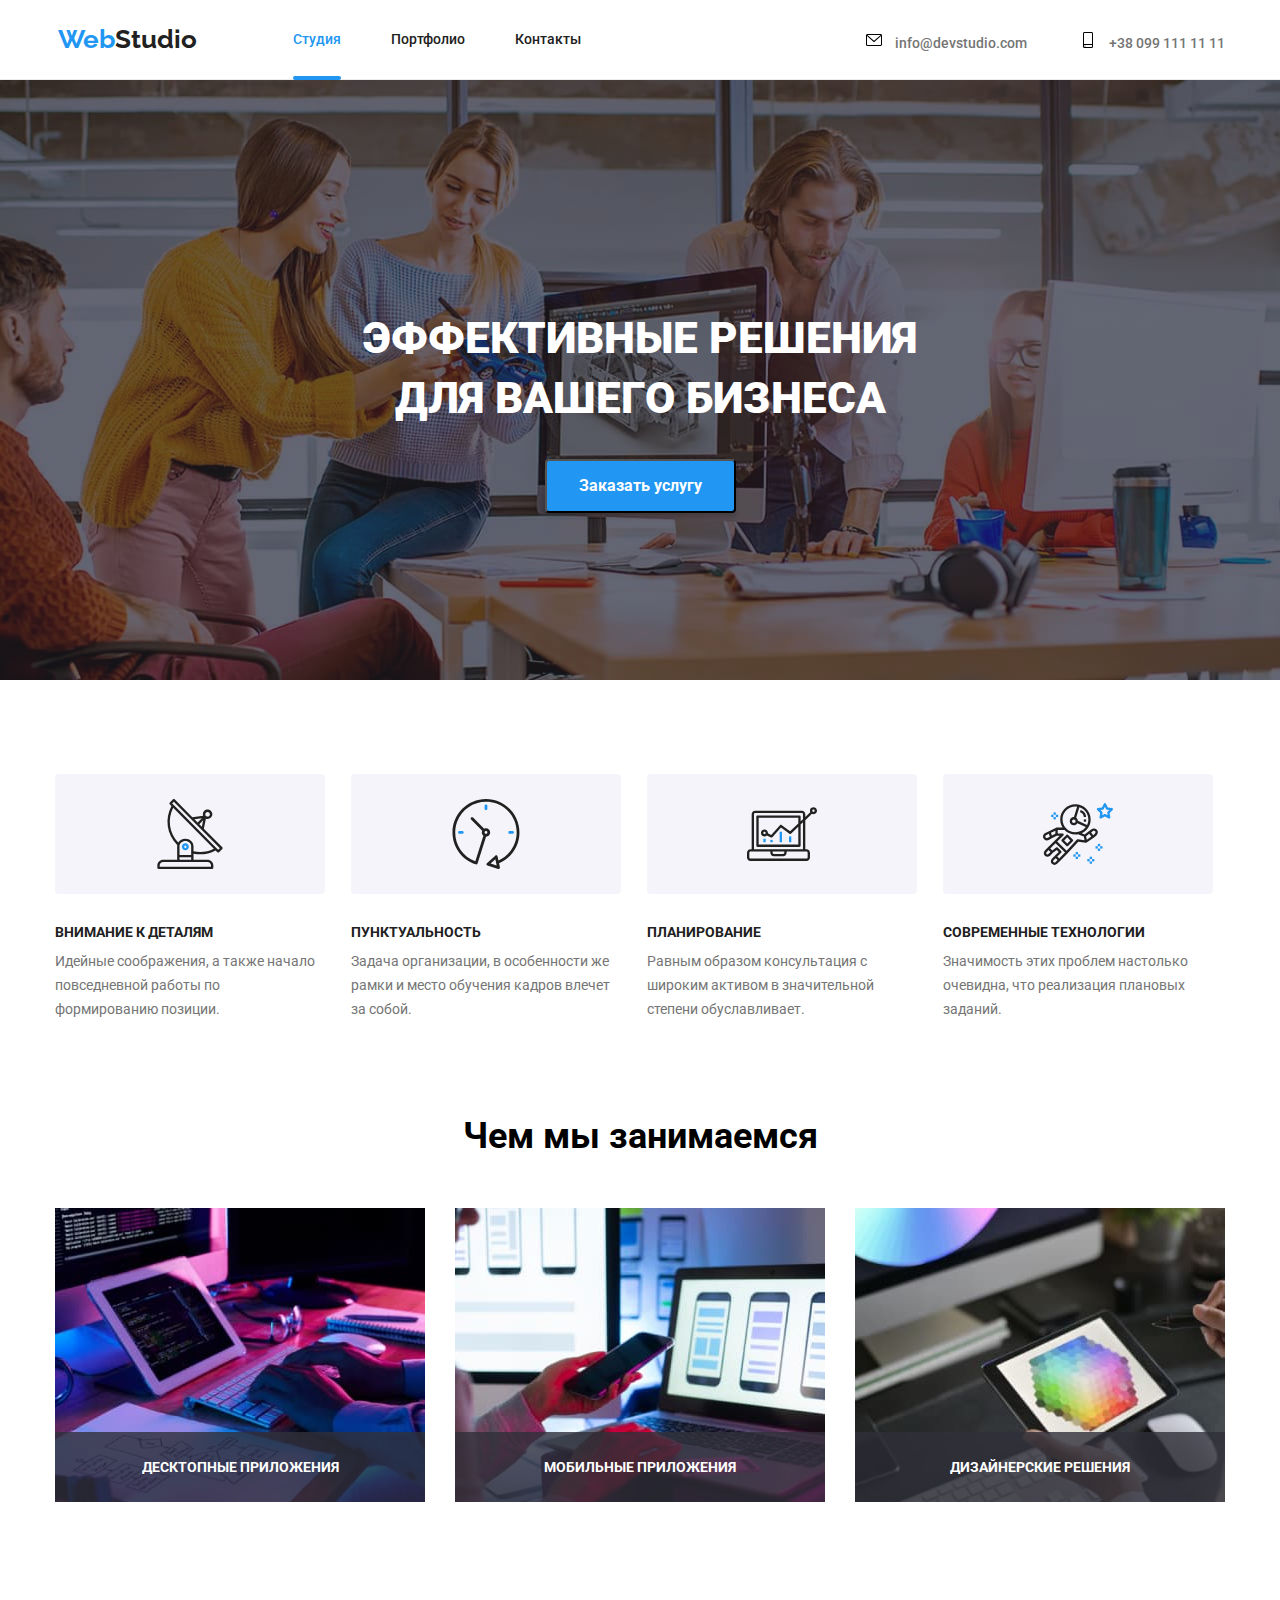
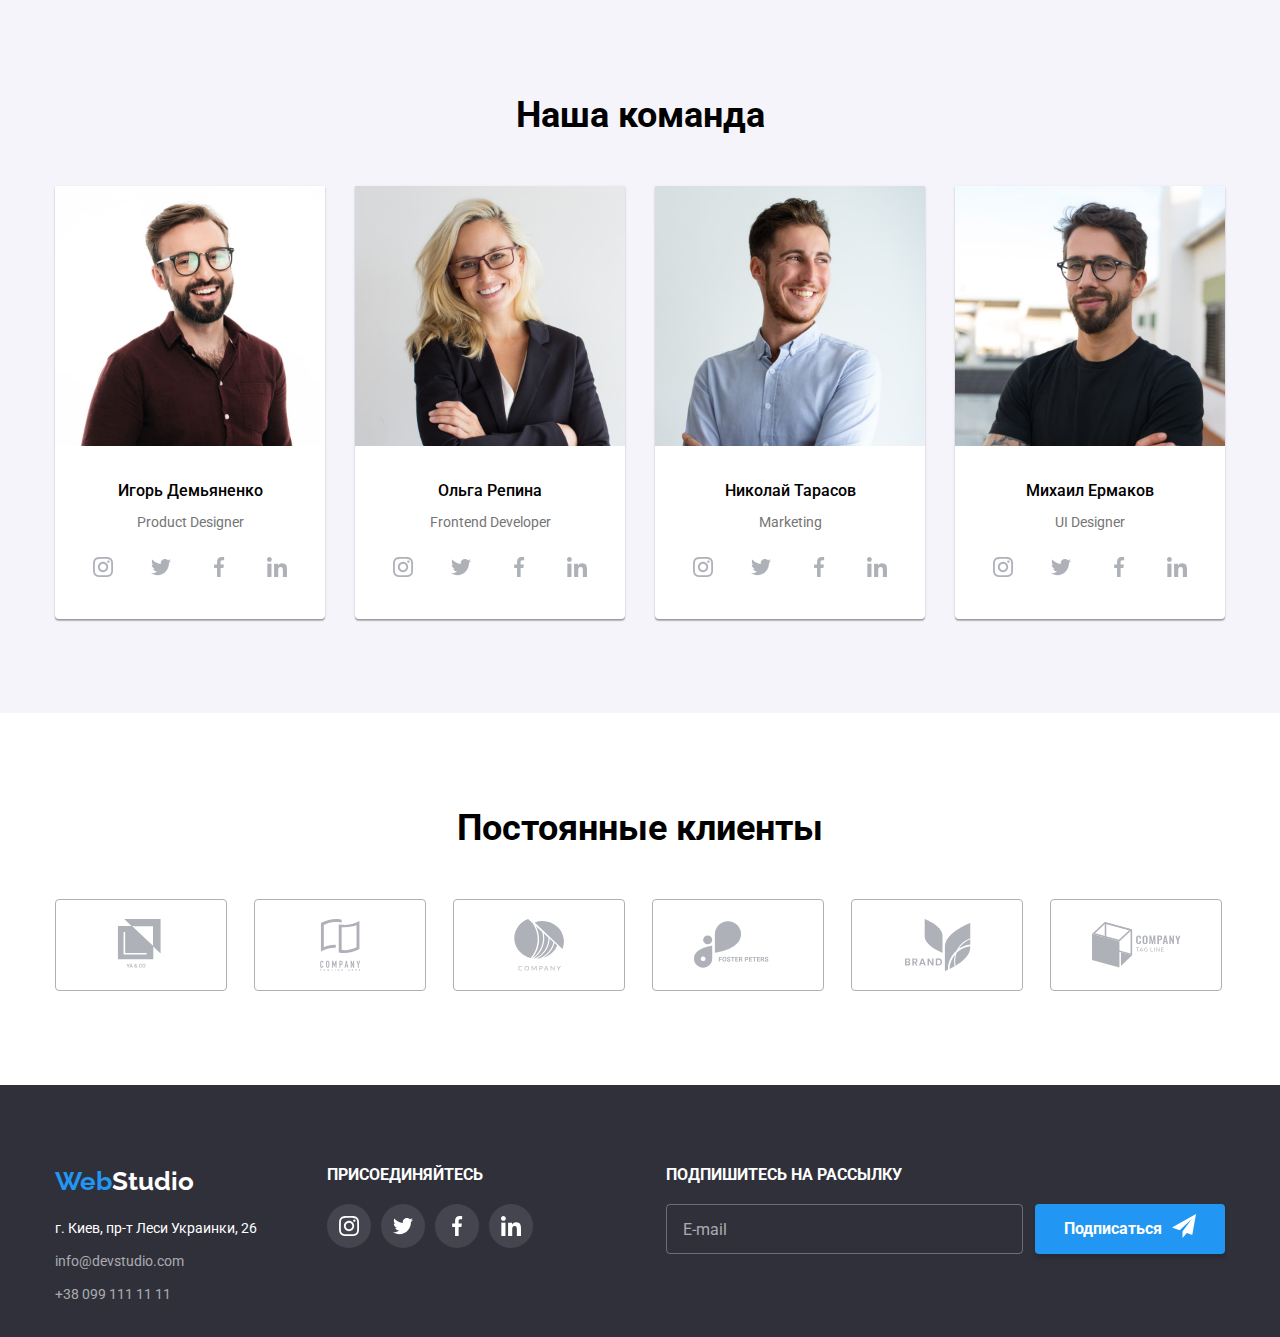
==== index.html @ 0e11bddc "Делает отзывчивую верстку" ====
<!DOCTYPE html>
<html lang="en">
  <head>
    <meta charset="UTF-8" />
    <meta name="viewport" content="width=device-width, initial-scale=1.0" />
    <title>WebStudio</title>

    <link
      href="https://fonts.googleapis.com/css2?family=Raleway:wght@700&display=swap"
      rel="stylesheet"
    />
    <link
      href="https://fonts.googleapis.com/css2?family=Roboto:wght@400;500;700;900&display=swap"
      rel="stylesheet"
    />
    <link
      rel="stylesheet"
      href="https://cdnjs.cloudflare.com/ajax/libs/modern-normalize/1.0.0/modern-normalize.min.css"
    />

    <link rel="stylesheet" href="./css/main.min.css" />
  </head>
  <body>
    <header>
      <!-- логотип, вкладки, контакты -->

      <div class="container header">
        <nav class="navigation">
          <a href="./index.html" class="link logo"
            >Web<span class="logo-accent">Studio</span></a
          >
          <ul class="site-nav">
            <li class="site-nav-list">
              <a href="./" class="link primery-nav">Студия</a>
            </li>
            <li class="site-nav-list">
              <a href="./portfolio.html" class="link button-secondary"
                >Портфолио</a
              >
            </li>
            <li class="site-nav-list">
              <a href="" class="link button-secondary">Контакты</a>
            </li>
          </ul>
        </nav>
        <ul class="contacts">
          <li class="contacts-list">
            <a href="mailto:info@devstudio.com" class="link contacts-mail-tel">
              <svg class="mail">
                <use href="./img/symbol-defs.svg#envelope"></use>
              </svg>
              info@devstudio.com</a
            >
          </li>
          <li class="contacts-list">
            <a class="link contacts-mail-tel" href="tel:+380991111111">
              <svg class="mail">
                <use href="./img/symbol-defs.svg#smartphone"></use>
              </svg>
              +38 099 111 11 11</a
            >
          </li>
        </ul>
      </div>
    </header>
    <main class="main">
      <!-- главная секция -->
      <section class="main-section">
        <div class="container">
          <h1 class="main-title">
            ЭФФЕКТИВНЫЕ РЕШЕНИЯ <br />
            ДЛЯ ВАШЕГО БИЗНЕСА
          </h1>
          <button
            data-modal-open
            name="button"
            class="button button-primery-st"
          >
            Заказать услугу
          </button>
          <div data-modal class="backdrop is-hidden">
            <div class="modal">
              <button class="modal-button-close" data-modal-close>X</button>
              <!-- форма в модальном окне -->
              <h2 class="modal-titel">
                Оставьте свои данные, мы вам перезвоним
              </h2>
              <form class="form modal-form">
                <div class="form-field">
                  <label class="form-label" for="name">Имя</label>
                  <div class="form-svg">
                    <input
                      class="form-input"
                      type="text"
                      name="name"
                      id="name"
                    />
                    <span>
                      <svg class="form-inpyt-svg">
                        <use href="./img/symbol-defs.svg#Vector"></use>
                      </svg>
                    </span>
                  </div>
                </div>

                <div class="form-field">
                  <label class="form-label" for="tel">Телефон</label>
                  <div class="form-svg">
                    <input class="form-input" type="tel" name="tel" id="tel" />
                    <span>
                      <svg class="form-inpyt-svg">
                        <use href="./img/symbol-defs.svg#Tel"></use>
                      </svg>
                    </span>
                  </div>
                </div>

                <div class="form-field">
                  <label class="form-label" for="email">Почта</label>
                  <div class="form-svg">
                    <input
                      class="form-input"
                      type="email"
                      name="email"
                      id="email"
                    />
                    <span>
                      <svg class="form-inpyt-svg">
                        <use href="./img/symbol-defs.svg#Email"></use>
                      </svg>
                    </span>
                  </div>
                </div>

                <div class="form-field">
                  <label class="form-label" for="coment">Комментарий</label>
                  <textarea
                    class="form-coment"
                    name="coment"
                    id="coment"
                    cols="30"
                    rows="7"
                    placeholder="Введите текст"
                  ></textarea>
                </div>

                <div class="form-field-check">
                  <label class="form-label" for="agreed">
                    <input
                      class="form-input-check"
                      type="checkbox"
                      name="agreed"
                      id="agreed"
                    />
                    <span class="check"></span>
                    Соглашаюсь с рассылкой и принимаю
                    <a class="agreed" href="">Условия договора</a>
                  </label>
                </div>

                <button class="button check-button" type="submit">
                  Отправить
                </button>
              </form>
            </div>
          </div>
        </div>
      </section>

      <!-- хотят обратить внимание -->
      <section class="container-about">
        <div class="container">
          <!-- <h2>О нас</h2> -->
          <ul class="main-about">
            <li class="list-item attention">
              <h3 class="advantages">ВНИМАНИЕ К ДЕТАЛЯМ</h3>
              <p class="notes">
                Идейные соображения, а также начало повседневной работы по
                формированию позиции.
              </p>
            </li>
            <li class="list-item pynctuality">
              <h3 class="advantages">ПУНКТУАЛЬНОСТЬ</h3>
              <p class="notes">
                Задача организации, в особенности же рамки и место обучения
                кадров влечет за собой.
              </p>
            </li>
            <li class="list-item planning">
              <h3 class="advantages">ПЛАНИРОВАНИЕ</h3>
              <p class="notes">
                Равным образом консультация с широким активом в значительной
                степени обуславливает.
              </p>
            </li>
            <li class="list-item technology">
              <h3 class="advantages">СОВРЕМЕННЫЕ ТЕХНОЛОГИИ</h3>
              <p class="notes">
                Значимость этих проблем настолько очевидна, что реализация
                плановых заданий.
              </p>
            </li>
          </ul>
        </div>
      </section>

      <!-- примеры проектов -->

      <section class="adout-us-img">
        <div class="images-list container">
          <h2 class="about-us">Чем мы занимаемся</h2>
          <ul class="images">
            <li class="image-menu">
              <img src="./img/box1.jpg" alt="box1" width="370" />
              <p class="images-list-item">ДЕСКТОПНЫЕ ПРИЛОЖЕНИЯ</p>
            </li>
            <li class="image-menu">
              <img src="./img/box2.jpg" alt="box2" width="370" />
              <p class="images-list-item">МОБИЛЬНЫЕ ПРИЛОЖЕНИЯ</p>
            </li>
            <li class="image-menu">
              <img src="./img/box3.jpg" alt="box3" width="370" />
              <p class="images-list-item">ДИЗАЙНЕРСКИЕ РЕШЕНИЯ</p>
            </li>
          </ul>
        </div>
      </section>

      <!-- наша команда -->

      <section class="our-teams">
        <div class="container">
          <h2 class="command">Наша команда</h2>
          <ul class="teams-list">
            <li class="teams">
              <img src="./img/card1.jpg" alt="card1" width="270" />
              <div class="name-pos">
                <h3 class="name">Игорь Демьяненко</h3>
                <p class="position">Product Designer</p>
                <ul class="social-icon">
                  <li class="social-icon-item">
                    <a
                      class="social-icon-link"
                      href="https://instagram.com/ "
                      target=" blank"
                    >
                      <svg class="sosial-icon-svg">
                        <use href="./img/symbol-defs.svg#instagram"></use>
                      </svg>
                    </a>
                  </li>
                  <li class="social-icon-item">
                    <a
                      class="social-icon-link"
                      href="https://twitter.com/"
                      target=" blank"
                    >
                      <svg class="sosial-icon-svg">
                        <use href="./img/symbol-defs.svg#twitter"></use>
                      </svg>
                    </a>
                  </li>
                  <li class="social-icon-item">
                    <a
                      class="social-icon-link"
                      href="https://facebook.com/"
                      target=" blank"
                    >
                      <svg class="sosial-icon-svg">
                        <use href="./img/symbol-defs.svg#facebook"></use>
                      </svg>
                    </a>
                  </li>
                  <li class="social-icon-item">
                    <a
                      class="social-icon-link"
                      href="https://linkedin.com/"
                      target="blank"
                    >
                      <svg class="sosial-icon-svg">
                        <use href="./img/symbol-defs.svg#linkedin"></use>
                      </svg>
                    </a>
                  </li>
                </ul>
              </div>
            </li>
            <li class="teams">
              <img src="./img/card2.jpg" alt="card2" width="270" />
              <div class="name-pos">
                <h3 class="name">Ольга Репина</h3>
                <p class="position">Frontend Developer</p>
                <ul class="social-icon">
                  <li class="social-icon-item">
                    <a
                      class="social-icon-link"
                      href="https://instagram.com/ "
                      target=" blank"
                    >
                      <svg class="sosial-icon-svg">
                        <use href="./img/symbol-defs.svg#instagram"></use>
                      </svg>
                    </a>
                  </li>
                  <li class="social-icon-item">
                    <a
                      class="social-icon-link"
                      href="https://twitter.com/"
                      target=" blank"
                    >
                      <svg class="sosial-icon-svg">
                        <use href="./img/symbol-defs.svg#twitter"></use>
                      </svg>
                    </a>
                  </li>
                  <li class="social-icon-item">
                    <a
                      class="social-icon-link"
                      href="https://facebook.com/"
                      target=" blank"
                    >
                      <svg class="sosial-icon-svg">
                        <use href="./img/symbol-defs.svg#facebook"></use>
                      </svg>
                    </a>
                  </li>
                  <li class="social-icon-item">
                    <a
                      class="social-icon-link"
                      href="https://linkedin.com/"
                      target="blank"
                    >
                      <svg class="sosial-icon-svg">
                        <use href="./img/symbol-defs.svg#linkedin"></use>
                      </svg>
                    </a>
                  </li>
                </ul>
              </div>
            </li>
            <li class="teams">
              <img src="./img/card3.jpg" alt="card3" width="270" />
              <div class="name-pos">
                <h3 class="name">Николай Тарасов</h3>
                <p class="position">Marketing</p>
                <ul class="social-icon">
                  <li class="social-icon-item">
                    <a
                      class="social-icon-link"
                      href="https://instagram.com/ "
                      target=" blank"
                    >
                      <svg class="sosial-icon-svg">
                        <use href="./img/symbol-defs.svg#instagram"></use>
                      </svg>
                    </a>
                  </li>
                  <li class="social-icon-item">
                    <a
                      class="social-icon-link"
                      href="https://twitter.com/"
                      target=" blank"
                    >
                      <svg class="sosial-icon-svg">
                        <use href="./img/symbol-defs.svg#twitter"></use>
                      </svg>
                    </a>
                  </li>
                  <li class="social-icon-item">
                    <a
                      class="social-icon-link"
                      href="https://facebook.com/"
                      target=" blank"
                    >
                      <svg class="sosial-icon-svg">
                        <use href="./img/symbol-defs.svg#facebook"></use>
                      </svg>
                    </a>
                  </li>
                  <li class="social-icon-item">
                    <a
                      class="social-icon-link"
                      href="https://linkedin.com/"
                      target="blank"
                    >
                      <svg class="sosial-icon-svg">
                        <use href="./img/symbol-defs.svg#linkedin"></use>
                      </svg>
                    </a>
                  </li>
                </ul>
              </div>
            </li>
            <li class="teams">
              <img src="./img/card4.jpg" alt="card4" width="270" />
              <div class="name-pos">
                <h3 class="name">Михаил Ермаков</h3>
                <p class="position">UI Designer</p>
                <ul class="social-icon">
                  <li class="social-icon-item">
                    <a
                      class="social-icon-link"
                      href="https://instagram.com/ "
                      target=" blank"
                    >
                      <svg class="sosial-icon-svg">
                        <use href="./img/symbol-defs.svg#instagram"></use>
                      </svg>
                    </a>
                  </li>
                  <li class="social-icon-item">
                    <a
                      class="social-icon-link"
                      href="https://twitter.com/"
                      target=" blank"
                    >
                      <svg class="sosial-icon-svg">
                        <use href="./img/symbol-defs.svg#twitter"></use>
                      </svg>
                    </a>
                  </li>
                  <li class="social-icon-item">
                    <a
                      class="social-icon-link"
                      href="https://facebook.com/"
                      target=" blank"
                    >
                      <svg class="sosial-icon-svg">
                        <use href="./img/symbol-defs.svg#facebook"></use>
                      </svg>
                    </a>
                  </li>
                  <li class="social-icon-item">
                    <a
                      class="social-icon-link"
                      href="https://linkedin.com/"
                      target="blank"
                    >
                      <svg class="sosial-icon-svg">
                        <use href="./img/symbol-defs.svg#linkedin"></use>
                      </svg>
                    </a>
                  </li>
                </ul>
              </div>
            </li>
          </ul>
        </div>
      </section>
      <section>
        <div class="container customed-container">
          <h2>Постоянные клиенты</h2>
          <ul class="customed">
            <li class="customed-item">
              <a class="customed-link" href="" target="blank">
                <svg class="customed-link-svg">
                  <use href="./img/symbol-defs.svg#logo1"></use>
                </svg>
              </a>
            </li>
            <li class="customed-item">
              <a class="customed-link" href="" target="blank">
                <svg class="customed-link-svg">
                  <use href="./img/symbol-defs.svg#logo2"></use>
                </svg>
              </a>
            </li>
            <li class="customed-item">
              <a class="customed-link" href="" target="blank">
                <svg class="customed-link-svg">
                  <use href="./img/symbol-defs.svg#logo3"></use>
                </svg>
              </a>
            </li>
            <li class="customed-item">
              <a class="customed-link" href="" target="blank">
                <svg class="customed-link-svg">
                  <use href="./img/symbol-defs.svg#logo4"></use>
                </svg>
              </a>
            </li>
            <li class="customed-item">
              <a class="customed-link" href="" target="blank">
                <svg class="customed-link-svg">
                  <use href="./img/symbol-defs.svg#logo5"></use>
                </svg>
              </a>
            </li>
            <li class="customed-item">
              <a class="customed-link" href="" target="blank">
                <svg class="customed-link-svg">
                  <use href="./img/symbol-defs.svg#logo6"></use>
                </svg>
              </a>
            </li>
          </ul>
        </div>
      </section>
    </main>
    <!-- фуутер -->

    <footer class="footer">
      <div class="container footer-cont">
        <div>
          <a href="./studio.html" class="logo-footer"
            >Web<span class="logo-ac-footer">Studio</span></a
          >
          <address>
            <ul class="adresss-footer">
              <li class="address">г. Киев, пр-т Леси Украинки, 26</li>
              <li>
                <a href="mailto:info@devstudio.com" class="mail-tel"
                  >info@devstudio.com</a
                >
              </li>
              <li>
                <a href="tel:+380991111111" class="mail-tel"
                  >+38 099 111 11 11</a
                >
              </li>
            </ul>
          </address>
        </div>
        <div class="join-footer">
          <b>ПРИСОЕДИНЯЙТЕСЬ</b>
          <ul class="join-list">
            <li><a class="join inst" href=""></a></li>
            <li><a class="join twitter" href=""></a></li>
            <li><a class="join facebook" href=""></a></li>
            <li><a class="join linkedin" href=""></a></li>
          </ul>
        </div>
        <div class="footer-subscribe">
          <b>ПОДПИШИТЕСЬ НА РАССЫЛКУ</b>
          <form class="form-footer">
            <label class="footer-label">
              <input class="foter-input" type="email" placeholder="E-mail" />
            </label>

            <button class="button button-subscribe" type="submit">
              <svg class="footer-subscribe-svg" widt="24px" height="24px">
                <use href="./img/symbol-defs.svg#send"></use>
              </svg>
              Подписаться
            </button>
          </form>
        </div>
      </div>
    </footer>
    <script src="./js/madal.js"></script>
  </body>
</html>
---- css/main.min.css ----
*,*::befor,*::after{box-sizing:inherit}html{box-sizing:border-box}.container{width:1200px;padding-left:15px;padding-right:15px;margin-left:auto;margin-right:auto}.container:first-child{margin-top:0px}header{width:100%;height:80px;padding-bottom:32px;padding-top:32px;border-bottom:1px solid #ececec}a{text-decoration:none}a:hover,a:focus{color:#2196f3}li{padding:0px;margin:0px;list-style:none}ul{padding:0px;margin:0px;list-style:none}.link{display:block;text-align:center}.button{display:inline-block;cursor:pointer;justify-content:center;font-style:normal;font-weight:500;font-size:16px;line-height:1.63em;margin:0px;padding:0px}.button:hover,.button:focus{color:#2196f3;background-color:#fff;box-shadow:0px 4px 4px rgba(0,0,0,0.25)}.button-titel{margin-bottom:34px}.button-list{display:inline-flex}.header{display:flex;height:100%}.portfolio-header{border-bottom:1px solid #ececec}.logo-accent{color:#212121}.navigation{display:flex;align-items:center;justify-content:center}.navigation .link{margin-right:0px}.navigation .logo{font-family:"Raleway", sans-serif;color:#2196f3;font-style:normal;font-weight:bold;font-size:26px;line-height:1.17em;width:145px;margin-right:93px}.navigation .site-nav{justify-content:end;display:flex;font-family:"Roboto", sans-serif;font-weight:500;font-style:normal;font-size:14px;line-height:1.17em;padding:0px;align-items:center}.site-nav-list{display:inline-block;padding-right:50px}.site-nav-list .site-nav-list:last-child{padding-right:0px}.primery-nav{position:relative;color:#2196f3;font-style:normal;font-weight:500;font-size:14px;line-height:1.17em}.primery-nav::after{position:absolute;content:"";display:block;background-image:url(../img/hover.svg);height:4px;width:100%;background-repeat:no-repeat;background-position:center;background-size:cover;margin-top:28px}.button-secondary{color:#212121}.button-primery-pf{color:#ffffff;background-color:#2196f3;font-style:normal;font-weight:500;line-height:1.25em;transition:transform 250ms cubic-bezier(0.4, 0, 0.2, 1)}.contacts{font-family:"Roboto", sans-serif;font-style:normal;font-weight:500;font-size:14px;line-height:1.14em;align-items:center;text-align:right;padding:0px;margin-left:auto}.contacts .contacts-list{margin-right:50px;display:inline-block}.contacts .contacts-list:last-child{margin-right:0px}.contacts-mail-tel{color:#757575;text-align:end}.contacts-mail-tel:last-child{padding-right:0px}.contacts-mail-tel:hover .mail,.contacts-mail-tel:focus .mail{fill:#2196f3}.contacts-mail-tel .mail{height:16px;width:16px;background-size:contain;background-repeat:no-repeat;background-position-x:center;margin-right:10px;transition:250ms;transition-timing-function:cubic-bezier(0.4, 0, 0.2, 1)}.main{font-family:"Roboto", sans-serif;width:auto}.button-section{padding-top:94px;padding-bottom:94px}.button-container{text-align:center;align-items:flex-start}.button-container h1{display:none}.button-titel .button{padding:6px 22px}.button-list .buttom{height:54px}.row-button{font-size:16px;font-weight:500;font-style:normal;line-height:1.63em;border:0px;border-radius:4px;margin-right:8px;transition:transform 250ms cubic-bezier(0.4, 0, 0.2, 1)}.row-button:hover,.row-button:focus{color:#fff;background-color:#2196f3}.type-pr-list{padding:0px;display:flex;flex-basis:calc((100%-30) / 3);flex-wrap:wrap;margin:0px}.link-menu{display:block;width:370px;margin-left:30px;margin-bottom:30px}.link-menu:nth-last-child(-n+3){margin-bottom:0px}.link-menu:nth-child(3n+1){margin-left:0px}.pr-link{display:block;transition:250ms;transition-timing-function:cubic-bezier(0.4, 0, 0.2, 1)}.pr-link:hover,.pr-link:focus{box-shadow:0px 1px 1px rgba(0,0,0,0.12),0px 4px 4px rgba(0,0,0,0.06),1px 4px 6px rgba(0,0,0,0.16)}.projects-hover{position:relative;overflow:hidden;text-align:left}.type-pr{padding:20px 24px;text-align:left;border:1px solid #eeeeee;border-top:0px;margin:0px}.projects{color:#212121;font-style:normal;font-weight:bold;font-size:18px;line-height:2em;margin:0px;margin-bottom:4px}.type{color:#757575;font-style:normal;font-weight:normal;font-size:16px;line-height:1.88em}.wind-hover{display:block;margin:0px;background-color:#2196f3;position:absolute;z-index:4;top:0%;bottom:0%;left:0;right:0;font-size:18px;line-height:1.6em;font-weight:400;color:#fff;padding:63px 24px;opacity:0;transform:translateY(100%);transition:transform 250ms cubic-bezier(0.4, 0, 0.2, 1)}.pr-link:hover .wind-hover,.pr-link:focus .wind-hover{transform:translateY(0%);opacity:1}.main-section{margin-left:auto;margin-right:auto;max-width:1600px;height:600px;text-align:center;padding-top:200px;padding-bottom:200px;color:#ffffff;background-color:#2f303a;justify-content:center;background-image:linear-gradient(to right, rgba(47,48,58,0.4), rgba(47,48,58,0.4)),url("../img/main.jpg");background-repeat:no-repeat;background-position:center;background-size:cover}.main-title{font-style:normal;font-weight:900;font-size:44px;line-height:1.36em;text-align:center}.button-primery-st{color:#ffffff;background-color:#2196f3;font-style:normal;font-weight:bold;font-size:16px;line-height:1.88em;text-align:center;padding:10px 32px;margin-left:auto;margin-right:auto;box-shadow:0px 4px 4px rgba(0,0,0,0.15);border-radius:4px;transition:transform 250ms cubic-bezier(0.4, 0, 0.2, 1)}.button-primery-st:hover,.button-primery-st:focus{color:#2196f3;background-color:#fff;transition:250ms;transition-timing-function:cubic-bezier(0.4, 0, 0.2, 1)}.backdrop{position:fixed;top:0px;left:0px;width:100%;height:100%;background-color:rgba(0,0,0,0.2);z-index:55}.backdrop.is-hidden{opacity:0;pointer-events:none}.modal{position:absolute;top:50%;left:50%;transform:translate(-50%, -50%);text-align:left;min-width:528px;min-height:581px;background-color:#fff;border-radius:4px;color:#757575;padding:40px;font-size:12px;line-height:1.17em;font-family:"Roboto", sans-serif;font-size:12px;line-height:1.17em;font-style:normal;color:#757575}.modal>.modal-button-close{position:absolute;width:30px;height:30px;right:7px;top:7px;background-color:#fff;border:1px solid rgba(0,0,0,0.1);border-radius:50%}.modal-button-close:hover{color:#2196f3;font-weight:700}.modal-titel{font-style:700;font-size:20px;line-height:1.17em;font-style:normal;text-align:center;color:#212121;margin:0;margin-bottom:12px}.form-field{display:flex;flex-direction:column}.form-field:not(:last-child){margin-bottom:10px}.form-label{margin-bottom:4px;position:relative}.form-input{padding:11px 12px 11px 42px;border:1px solid rgba(33,33,33,0.2);border-radius:4px;width:100%;height:40px;outline:none;transition:transform 250ms cubic-bezier(0.4, 0, 0.2, 1)}.form-input:focus{border:1px solid #2196f3}.form-input-check{display:inline-block;width:16px;height:15px;opacity:0}.form-svg{position:relative}.form-inpyt-svg{position:absolute;width:18px;height:18px;padding:3px;left:12px;top:12px;transition:transform 250ms cubic-bezier(0.4, 0, 0.2, 1)}.form-input:focus+* .form-inpyt-svg{fill:#2196f3}.form-coment{padding:12px 16px;resize:none;border:1px solid rgba(33,33,33,0.2);border-radius:4px;outline:none}.form-coment:focus{border:1px solid #2196f3}.form-field-check{margin-top:20px;font-size:14px;line-height:1.71em;font-weight:400;display:flex;align-items:center;justify-content:center}.check{content:"";position:absolute;width:17px;height:17px;background-image:url(../img/check.svg);left:0;top:1px;background-repeat:no-repeat;background-size:contain}.form-input-check:checked+.check{background-image:url(../img/Check3.svg)}.agreed{color:#2196f3}.check-button{display:block;margin:30px auto 0px;padding:10px 55px;color:#fff;background-color:#2196f3;box-shadow:0px 4px 4px rgba(0,0,0,0.15);border-radius:4px;border:none;font-size:16px;line-height:1.875em;font-weight:700}.container-about{display:flex;padding-top:94px;padding-bottom:94px}.main-about{padding:0px;margin:0px;width:100%;display:flex;flex-wrap:nowrap}.main-about .list-item{display:inline-block;justify-content:space-between;width:270px;margin-right:26px}.main-about .list-item:last-child,.main-about .network-list li:last-child{margin-right:0px}.advantages{color:#212121;font-style:normal;font-weight:bold;font-size:14px;line-height:1.17em;margin:0px}.notes{color:#757575;font-style:normal;font-weight:normal;font-size:14px;line-height:1.71em;margin:0px;padding-top:10px}.list-item::before{content:"";display:block;height:120px;border-radius:4px;background-repeat:no-repeat;background-position:100px 25px;background-color:#f5f4fa;margin-bottom:30px}.list-item.attention::before{background-image:url(../img/antenna.svg)}.list-item.pynctuality::before{background-image:url(../img/clock.svg)}.list-item.planning::before{background-image:url(../img/diagram.svg)}.list-item.technology::before{background-image:url(../img/astronaut.svg)}.adout-us-img{text-align:inherit;margin:0px;padding-bottom:94px}.adout-us-img .images{margin:0px;padding:0px}.images-list{display:block;flex-wrap:wrap}.about-us{display:block;font-family:Roboto;font-style:normal;font-weight:700;font-size:36px;line-height:1.16em;text-align:center;margin:0px;margin-bottom:50px}.images{display:inline-flex}.images .image-menu:last-child{margin-right:0px}.image-menu{position:relative;flex-basis:calc((100%-30) / 3);margin-right:30px}.image-menu img{display:block}.images-list-item{width:100%;background:rgba(47,48,58,0.8);margin:0px;position:absolute;bottom:0;left:0;font-size:14px;line-height:1.17em;color:#fff;font-weight:700;text-align:center;justify-content:center;padding-top:27px;padding-bottom:27px}.our-teams{background-color:#f5f4fa;text-align:center;padding:0px;padding-bottom:94px;padding-top:94px;padding-left:0px}.command{font-style:normal;font-weight:bold;font-size:36px;line-height:1.17em;text-align:center;margin:0px;margin-bottom:50px}.teams-list{margin:0px;padding-left:0px}.teams{display:inline-block;background-color:#fff;margin-right:26px;padding-bottom:30px;box-shadow:0px 1px 3px rgba(0,0,0,0.12),0px 1px 1px rgba(0,0,0,0.14),0px 2px 1px rgba(0,0,0,0.2);border-radius:0px 0px 4px 4px}.teams:last-child{margin-right:0px}.name-pos{padding-top:30px}.name{font-style:normal;font-weight:500;font-size:16px;line-height:1.19em;margin:0px;margin-bottom:10px}.position{color:#757575;font-style:normal;font-weight:normal;font-size:14px;line-height:1.19em;font-style:normal}.social-icon .social-icon-item{display:inline-flex}.social-icon-item:not(:last-child){margin-right:10px}.sosial-icon-svg{width:20px;height:20px;transition:250ms;transition-timing-function:cubic-bezier(0.4, 0, 0.2, 1)}.social-icon-link{height:44px;width:44px;display:flex;justify-content:center;align-items:center;border-radius:50%;fill:#afb1b8}.social-icon-link:focus,.social-icon-link:hover{background-color:#2196f3}.social-icon-link:focus .sosial-icon-svg,.social-icon-link:hover .sosial-icon-svg{fill:#fff}.customed-container{text-align:center;padding-top:94px;padding-bottom:94px}.customed-container h2{font-size:36px;line-height:1.17em;margin:0px}.customed{display:flex;margin-top:50px}.customed-item{border:1px solid #afb1b8;border-radius:4px}.customed-item:not(:last-child){margin-right:27px}.customed-item:focus,.customed-item:hover{border:1px solid #2196f3;border-radius:4px;transition:250ms;transition-timing-function:cubic-bezier(0.4, 0, 0.2, 1)}.customed-link{height:90px;width:170px;display:flex;justify-content:center;align-items:center;fill:#afb1b8;background-size:cover}.customed-link-svg{width:89px;height:52px;transition:250ms;transition-timing-function:cubic-bezier(0.4, 0, 0.2, 1)}.customed-item:focus .customed-link-svg,.customed-item:hover .customed-link-svg{fill:#2196f3}.footer{display:inline-flex;align-items:center;font-family:"Roboto", sans-serif;background-color:#2f303a;width:100%;height:252px;padding-bottom:60px;padding-top:60px}.footer-cont{display:flex;padding-top:60px}.logo-footer{font-family:"Raleway", sans-serif;color:#2196f3;font-style:normal;font-weight:bold;font-size:26px;line-height:1.19em}.logo-ac-footer{color:#fff}.address{font-family:"Roboto", sans-serif;font-style:normal;color:#fff;font-weight:normal;font-size:14px;line-height:1.71em;margin-bottom:9px}.adresss-footer{margin:0px;margin-top:20px}.mail-tel{display:block;font-family:"Roboto", sans-serif;font-style:normal;color:#ffffff99;font-weight:normal;font-size:14px;line-height:1.71em;margin-bottom:9px}.join-footer{margin-left:70px}.join-footer b{display:block;color:#fff;margin-bottom:20px}.join-list{display:flex}.join-list li{margin-right:10px}.join{display:inline-block;height:44px;width:44px;background-color:rgba(255,255,255,0.1);border-radius:50%;background-position:center;background-repeat:no-repeat;background-size:20px}.join.inst{background-image:url(../img/instagram.svg)}.join.twitter{background-image:url(../img/twitter.svg)}.join.facebook{background-image:url(../img/facebook.svg)}.join.linkedin{background-image:url(../img/linkedin.svg)}.join:hover,.join:focus{background-color:#2196f3;transition:250ms;transition-timing-function:cubic-bezier(0.4, 0, 0.2, 1)}.footer-subscribe{margin-left:auto}.footer-subscribe b{display:block;color:#fff;margin-bottom:20px}.form-footer{display:flex}.foter-input{width:357px;height:50px;display:block;padding:16px;font-size:16px;line-height:1.25em;border:1px solid rgba(255,255,255,0.3);border-radius:4px;margin-right:12px;background-color:inherit;color:rgba(255,255,255,0.6)}.foter-input::placeholder{color:rgba(255,255,255,0.6);font-size:16px;line-height:1.25em}.button-subscribe{display:flex;background-color:#2196f3;box-shadow:0px 4px 4px rgba(0,0,0,0.15);border-radius:4px;color:#fff;font-size:16px;line-height:1.875em;font-weight:700;padding:10px 29px;border:none;flex-direction:row-reverse}.button-subscribe:hover{background-color:#fff;color:#2196f3}.button-subscribe:hover .footer-subscribe-svg{fill:#2196f3}.footer-subscribe-svg{width:24px;height:24px;fill:white;margin-left:10px}
/*# sourceMappingURL=main.min.css.map */
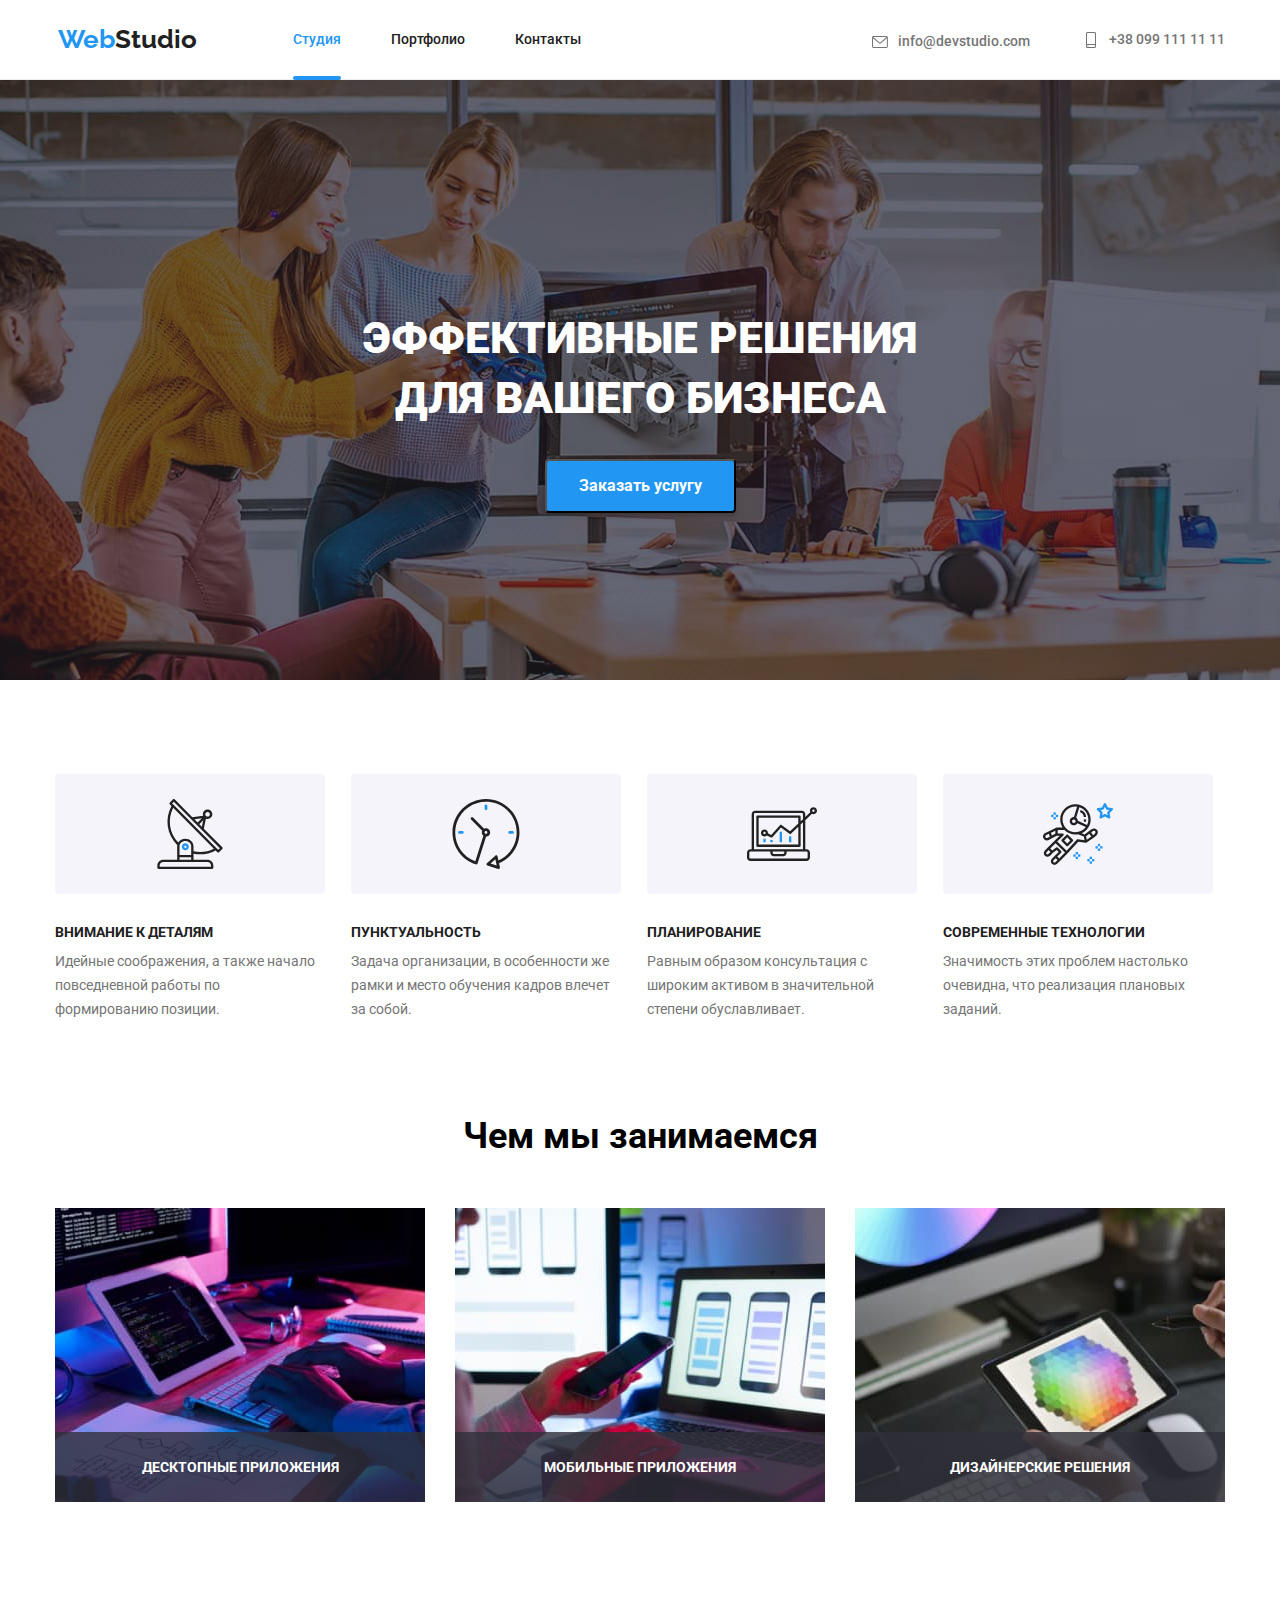
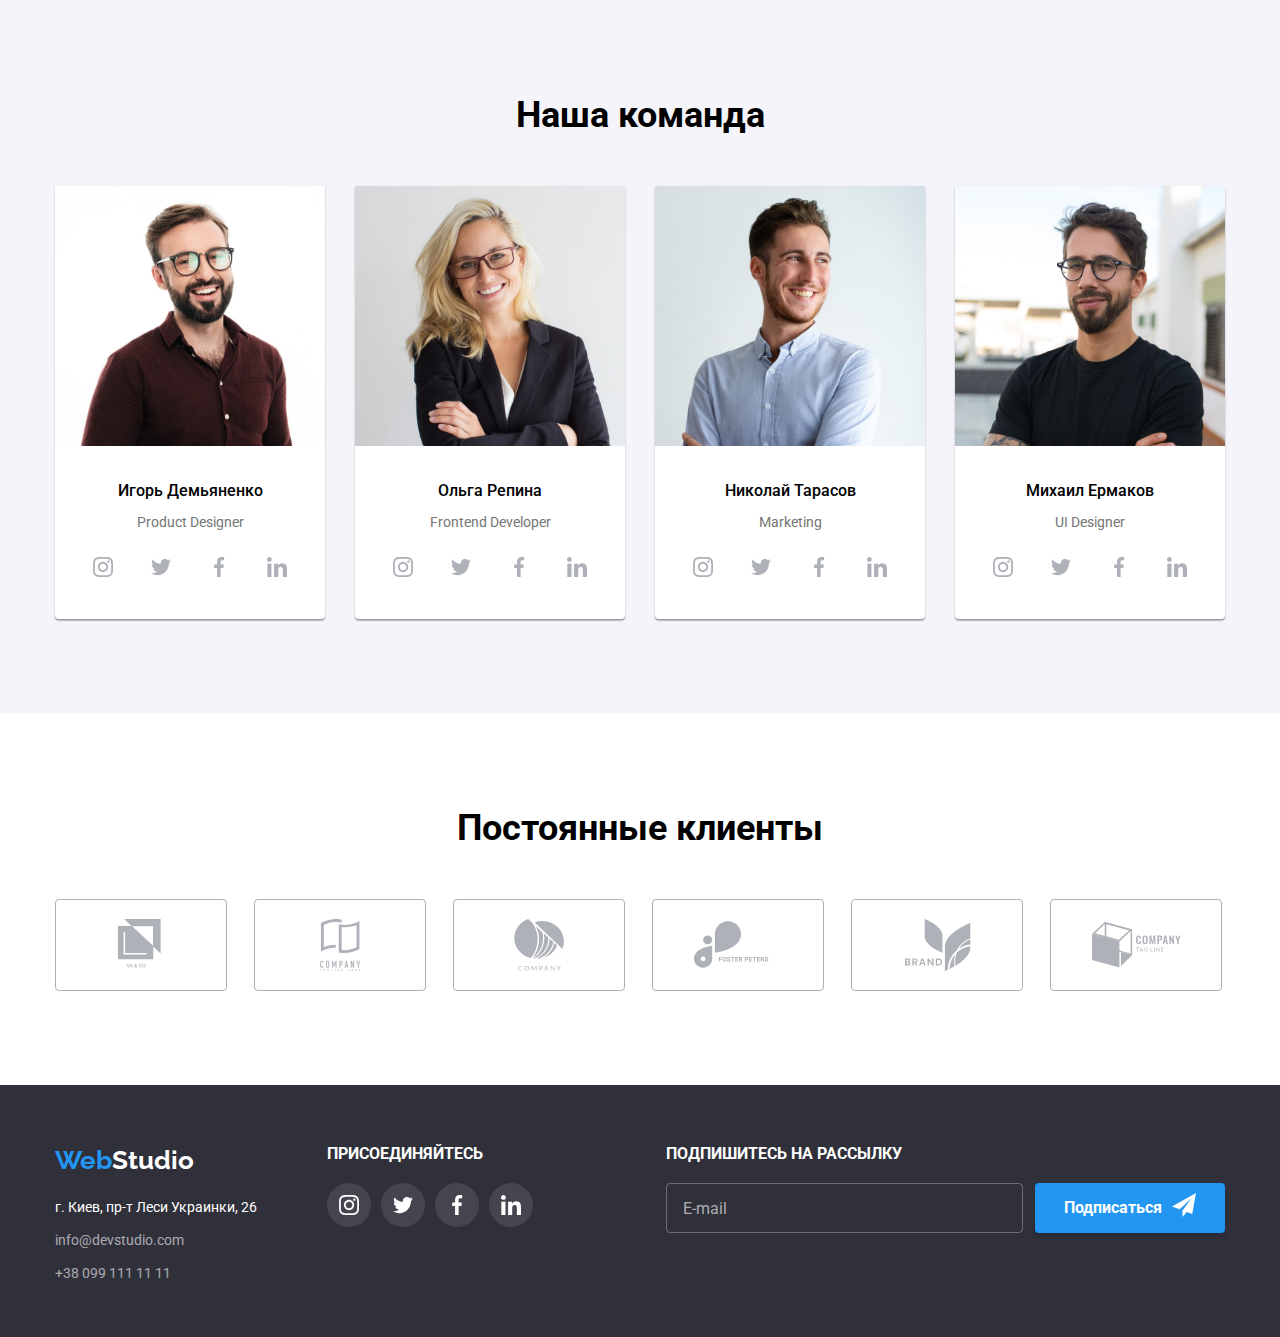
==== commit 02ec072e: "Делает отзывчивую верстку" ====
--- a/index.html
+++ b/index.html
@@ -46,15 +46,15 @@
         <ul class="contacts">
           <li class="contacts-list">
             <a href="mailto:info@devstudio.com" class="link contacts-mail-tel">
-              <svg class="mail">
-                <use href="./img/symbol-defs.svg#envelope"></use>
+              <svg class="contacts-list-svg mail-svg">
+                <use href="./img/symbol-defs.svg#icon-envelope-hover"></use>
               </svg>
               info@devstudio.com</a
             >
           </li>
           <li class="contacts-list">
             <a class="link contacts-mail-tel" href="tel:+380991111111">
-              <svg class="mail">
+              <svg class="contacts-list-svg smartphon-svg">
                 <use href="./img/symbol-defs.svg#smartphone"></use>
               </svg>
               +38 099 111 11 11</a
--- a/css/main.min.css
+++ b/css/main.min.css
@@ -1,2 +1,2 @@
-*,*::befor,*::after{box-sizing:inherit}html{box-sizing:border-box}.container{width:1200px;padding-left:15px;padding-right:15px;margin-left:auto;margin-right:auto}.container:first-child{margin-top:0px}header{width:100%;height:80px;padding-bottom:32px;padding-top:32px;border-bottom:1px solid #ececec}a{text-decoration:none}a:hover,a:focus{color:#2196f3}li{padding:0px;margin:0px;list-style:none}ul{padding:0px;margin:0px;list-style:none}.link{display:block;text-align:center}.button{display:inline-block;cursor:pointer;justify-content:center;font-style:normal;font-weight:500;font-size:16px;line-height:1.63em;margin:0px;padding:0px}.button:hover,.button:focus{color:#2196f3;background-color:#fff;box-shadow:0px 4px 4px rgba(0,0,0,0.25)}.button-titel{margin-bottom:34px}.button-list{display:inline-flex}.header{display:flex;height:100%}.portfolio-header{border-bottom:1px solid #ececec}.logo-accent{color:#212121}.navigation{display:flex;align-items:center;justify-content:center}.navigation .link{margin-right:0px}.navigation .logo{font-family:"Raleway", sans-serif;color:#2196f3;font-style:normal;font-weight:bold;font-size:26px;line-height:1.17em;width:145px;margin-right:93px}.navigation .site-nav{justify-content:end;display:flex;font-family:"Roboto", sans-serif;font-weight:500;font-style:normal;font-size:14px;line-height:1.17em;padding:0px;align-items:center}.site-nav-list{display:inline-block;padding-right:50px}.site-nav-list .site-nav-list:last-child{padding-right:0px}.primery-nav{position:relative;color:#2196f3;font-style:normal;font-weight:500;font-size:14px;line-height:1.17em}.primery-nav::after{position:absolute;content:"";display:block;background-image:url(../img/hover.svg);height:4px;width:100%;background-repeat:no-repeat;background-position:center;background-size:cover;margin-top:28px}.button-secondary{color:#212121}.button-primery-pf{color:#ffffff;background-color:#2196f3;font-style:normal;font-weight:500;line-height:1.25em;transition:transform 250ms cubic-bezier(0.4, 0, 0.2, 1)}.contacts{font-family:"Roboto", sans-serif;font-style:normal;font-weight:500;font-size:14px;line-height:1.14em;align-items:center;text-align:right;padding:0px;margin-left:auto}.contacts .contacts-list{margin-right:50px;display:inline-block}.contacts .contacts-list:last-child{margin-right:0px}.contacts-mail-tel{color:#757575;text-align:end}.contacts-mail-tel:last-child{padding-right:0px}.contacts-mail-tel:hover .mail,.contacts-mail-tel:focus .mail{fill:#2196f3}.contacts-mail-tel .mail{height:16px;width:16px;background-size:contain;background-repeat:no-repeat;background-position-x:center;margin-right:10px;transition:250ms;transition-timing-function:cubic-bezier(0.4, 0, 0.2, 1)}.main{font-family:"Roboto", sans-serif;width:auto}.button-section{padding-top:94px;padding-bottom:94px}.button-container{text-align:center;align-items:flex-start}.button-container h1{display:none}.button-titel .button{padding:6px 22px}.button-list .buttom{height:54px}.row-button{font-size:16px;font-weight:500;font-style:normal;line-height:1.63em;border:0px;border-radius:4px;margin-right:8px;transition:transform 250ms cubic-bezier(0.4, 0, 0.2, 1)}.row-button:hover,.row-button:focus{color:#fff;background-color:#2196f3}.type-pr-list{padding:0px;display:flex;flex-basis:calc((100%-30) / 3);flex-wrap:wrap;margin:0px}.link-menu{display:block;width:370px;margin-left:30px;margin-bottom:30px}.link-menu:nth-last-child(-n+3){margin-bottom:0px}.link-menu:nth-child(3n+1){margin-left:0px}.pr-link{display:block;transition:250ms;transition-timing-function:cubic-bezier(0.4, 0, 0.2, 1)}.pr-link:hover,.pr-link:focus{box-shadow:0px 1px 1px rgba(0,0,0,0.12),0px 4px 4px rgba(0,0,0,0.06),1px 4px 6px rgba(0,0,0,0.16)}.projects-hover{position:relative;overflow:hidden;text-align:left}.type-pr{padding:20px 24px;text-align:left;border:1px solid #eeeeee;border-top:0px;margin:0px}.projects{color:#212121;font-style:normal;font-weight:bold;font-size:18px;line-height:2em;margin:0px;margin-bottom:4px}.type{color:#757575;font-style:normal;font-weight:normal;font-size:16px;line-height:1.88em}.wind-hover{display:block;margin:0px;background-color:#2196f3;position:absolute;z-index:4;top:0%;bottom:0%;left:0;right:0;font-size:18px;line-height:1.6em;font-weight:400;color:#fff;padding:63px 24px;opacity:0;transform:translateY(100%);transition:transform 250ms cubic-bezier(0.4, 0, 0.2, 1)}.pr-link:hover .wind-hover,.pr-link:focus .wind-hover{transform:translateY(0%);opacity:1}.main-section{margin-left:auto;margin-right:auto;max-width:1600px;height:600px;text-align:center;padding-top:200px;padding-bottom:200px;color:#ffffff;background-color:#2f303a;justify-content:center;background-image:linear-gradient(to right, rgba(47,48,58,0.4), rgba(47,48,58,0.4)),url("../img/main.jpg");background-repeat:no-repeat;background-position:center;background-size:cover}.main-title{font-style:normal;font-weight:900;font-size:44px;line-height:1.36em;text-align:center}.button-primery-st{color:#ffffff;background-color:#2196f3;font-style:normal;font-weight:bold;font-size:16px;line-height:1.88em;text-align:center;padding:10px 32px;margin-left:auto;margin-right:auto;box-shadow:0px 4px 4px rgba(0,0,0,0.15);border-radius:4px;transition:transform 250ms cubic-bezier(0.4, 0, 0.2, 1)}.button-primery-st:hover,.button-primery-st:focus{color:#2196f3;background-color:#fff;transition:250ms;transition-timing-function:cubic-bezier(0.4, 0, 0.2, 1)}.backdrop{position:fixed;top:0px;left:0px;width:100%;height:100%;background-color:rgba(0,0,0,0.2);z-index:55}.backdrop.is-hidden{opacity:0;pointer-events:none}.modal{position:absolute;top:50%;left:50%;transform:translate(-50%, -50%);text-align:left;min-width:528px;min-height:581px;background-color:#fff;border-radius:4px;color:#757575;padding:40px;font-size:12px;line-height:1.17em;font-family:"Roboto", sans-serif;font-size:12px;line-height:1.17em;font-style:normal;color:#757575}.modal>.modal-button-close{position:absolute;width:30px;height:30px;right:7px;top:7px;background-color:#fff;border:1px solid rgba(0,0,0,0.1);border-radius:50%}.modal-button-close:hover{color:#2196f3;font-weight:700}.modal-titel{font-style:700;font-size:20px;line-height:1.17em;font-style:normal;text-align:center;color:#212121;margin:0;margin-bottom:12px}.form-field{display:flex;flex-direction:column}.form-field:not(:last-child){margin-bottom:10px}.form-label{margin-bottom:4px;position:relative}.form-input{padding:11px 12px 11px 42px;border:1px solid rgba(33,33,33,0.2);border-radius:4px;width:100%;height:40px;outline:none;transition:transform 250ms cubic-bezier(0.4, 0, 0.2, 1)}.form-input:focus{border:1px solid #2196f3}.form-input-check{display:inline-block;width:16px;height:15px;opacity:0}.form-svg{position:relative}.form-inpyt-svg{position:absolute;width:18px;height:18px;padding:3px;left:12px;top:12px;transition:transform 250ms cubic-bezier(0.4, 0, 0.2, 1)}.form-input:focus+* .form-inpyt-svg{fill:#2196f3}.form-coment{padding:12px 16px;resize:none;border:1px solid rgba(33,33,33,0.2);border-radius:4px;outline:none}.form-coment:focus{border:1px solid #2196f3}.form-field-check{margin-top:20px;font-size:14px;line-height:1.71em;font-weight:400;display:flex;align-items:center;justify-content:center}.check{content:"";position:absolute;width:17px;height:17px;background-image:url(../img/check.svg);left:0;top:1px;background-repeat:no-repeat;background-size:contain}.form-input-check:checked+.check{background-image:url(../img/Check3.svg)}.agreed{color:#2196f3}.check-button{display:block;margin:30px auto 0px;padding:10px 55px;color:#fff;background-color:#2196f3;box-shadow:0px 4px 4px rgba(0,0,0,0.15);border-radius:4px;border:none;font-size:16px;line-height:1.875em;font-weight:700}.container-about{display:flex;padding-top:94px;padding-bottom:94px}.main-about{padding:0px;margin:0px;width:100%;display:flex;flex-wrap:nowrap}.main-about .list-item{display:inline-block;justify-content:space-between;width:270px;margin-right:26px}.main-about .list-item:last-child,.main-about .network-list li:last-child{margin-right:0px}.advantages{color:#212121;font-style:normal;font-weight:bold;font-size:14px;line-height:1.17em;margin:0px}.notes{color:#757575;font-style:normal;font-weight:normal;font-size:14px;line-height:1.71em;margin:0px;padding-top:10px}.list-item::before{content:"";display:block;height:120px;border-radius:4px;background-repeat:no-repeat;background-position:100px 25px;background-color:#f5f4fa;margin-bottom:30px}.list-item.attention::before{background-image:url(../img/antenna.svg)}.list-item.pynctuality::before{background-image:url(../img/clock.svg)}.list-item.planning::before{background-image:url(../img/diagram.svg)}.list-item.technology::before{background-image:url(../img/astronaut.svg)}.adout-us-img{text-align:inherit;margin:0px;padding-bottom:94px}.adout-us-img .images{margin:0px;padding:0px}.images-list{display:block;flex-wrap:wrap}.about-us{display:block;font-family:Roboto;font-style:normal;font-weight:700;font-size:36px;line-height:1.16em;text-align:center;margin:0px;margin-bottom:50px}.images{display:inline-flex}.images .image-menu:last-child{margin-right:0px}.image-menu{position:relative;flex-basis:calc((100%-30) / 3);margin-right:30px}.image-menu img{display:block}.images-list-item{width:100%;background:rgba(47,48,58,0.8);margin:0px;position:absolute;bottom:0;left:0;font-size:14px;line-height:1.17em;color:#fff;font-weight:700;text-align:center;justify-content:center;padding-top:27px;padding-bottom:27px}.our-teams{background-color:#f5f4fa;text-align:center;padding:0px;padding-bottom:94px;padding-top:94px;padding-left:0px}.command{font-style:normal;font-weight:bold;font-size:36px;line-height:1.17em;text-align:center;margin:0px;margin-bottom:50px}.teams-list{margin:0px;padding-left:0px}.teams{display:inline-block;background-color:#fff;margin-right:26px;padding-bottom:30px;box-shadow:0px 1px 3px rgba(0,0,0,0.12),0px 1px 1px rgba(0,0,0,0.14),0px 2px 1px rgba(0,0,0,0.2);border-radius:0px 0px 4px 4px}.teams:last-child{margin-right:0px}.name-pos{padding-top:30px}.name{font-style:normal;font-weight:500;font-size:16px;line-height:1.19em;margin:0px;margin-bottom:10px}.position{color:#757575;font-style:normal;font-weight:normal;font-size:14px;line-height:1.19em;font-style:normal}.social-icon .social-icon-item{display:inline-flex}.social-icon-item:not(:last-child){margin-right:10px}.sosial-icon-svg{width:20px;height:20px;transition:250ms;transition-timing-function:cubic-bezier(0.4, 0, 0.2, 1)}.social-icon-link{height:44px;width:44px;display:flex;justify-content:center;align-items:center;border-radius:50%;fill:#afb1b8}.social-icon-link:focus,.social-icon-link:hover{background-color:#2196f3}.social-icon-link:focus .sosial-icon-svg,.social-icon-link:hover .sosial-icon-svg{fill:#fff}.customed-container{text-align:center;padding-top:94px;padding-bottom:94px}.customed-container h2{font-size:36px;line-height:1.17em;margin:0px}.customed{display:flex;margin-top:50px}.customed-item{border:1px solid #afb1b8;border-radius:4px}.customed-item:not(:last-child){margin-right:27px}.customed-item:focus,.customed-item:hover{border:1px solid #2196f3;border-radius:4px;transition:250ms;transition-timing-function:cubic-bezier(0.4, 0, 0.2, 1)}.customed-link{height:90px;width:170px;display:flex;justify-content:center;align-items:center;fill:#afb1b8;background-size:cover}.customed-link-svg{width:89px;height:52px;transition:250ms;transition-timing-function:cubic-bezier(0.4, 0, 0.2, 1)}.customed-item:focus .customed-link-svg,.customed-item:hover .customed-link-svg{fill:#2196f3}.footer{display:inline-flex;align-items:center;font-family:"Roboto", sans-serif;background-color:#2f303a;width:100%;height:252px;padding-bottom:60px;padding-top:60px}.footer-cont{display:flex;padding-top:60px}.logo-footer{font-family:"Raleway", sans-serif;color:#2196f3;font-style:normal;font-weight:bold;font-size:26px;line-height:1.19em}.logo-ac-footer{color:#fff}.address{font-family:"Roboto", sans-serif;font-style:normal;color:#fff;font-weight:normal;font-size:14px;line-height:1.71em;margin-bottom:9px}.adresss-footer{margin:0px;margin-top:20px}.mail-tel{display:block;font-family:"Roboto", sans-serif;font-style:normal;color:#ffffff99;font-weight:normal;font-size:14px;line-height:1.71em;margin-bottom:9px}.join-footer{margin-left:70px}.join-footer b{display:block;color:#fff;margin-bottom:20px}.join-list{display:flex}.join-list li{margin-right:10px}.join{display:inline-block;height:44px;width:44px;background-color:rgba(255,255,255,0.1);border-radius:50%;background-position:center;background-repeat:no-repeat;background-size:20px}.join.inst{background-image:url(../img/instagram.svg)}.join.twitter{background-image:url(../img/twitter.svg)}.join.facebook{background-image:url(../img/facebook.svg)}.join.linkedin{background-image:url(../img/linkedin.svg)}.join:hover,.join:focus{background-color:#2196f3;transition:250ms;transition-timing-function:cubic-bezier(0.4, 0, 0.2, 1)}.footer-subscribe{margin-left:auto}.footer-subscribe b{display:block;color:#fff;margin-bottom:20px}.form-footer{display:flex}.foter-input{width:357px;height:50px;display:block;padding:16px;font-size:16px;line-height:1.25em;border:1px solid rgba(255,255,255,0.3);border-radius:4px;margin-right:12px;background-color:inherit;color:rgba(255,255,255,0.6)}.foter-input::placeholder{color:rgba(255,255,255,0.6);font-size:16px;line-height:1.25em}.button-subscribe{display:flex;background-color:#2196f3;box-shadow:0px 4px 4px rgba(0,0,0,0.15);border-radius:4px;color:#fff;font-size:16px;line-height:1.875em;font-weight:700;padding:10px 29px;border:none;flex-direction:row-reverse}.button-subscribe:hover{background-color:#fff;color:#2196f3}.button-subscribe:hover .footer-subscribe-svg{fill:#2196f3}.footer-subscribe-svg{width:24px;height:24px;fill:white;margin-left:10px}
+*,*::befor,*::after{box-sizing:inherit}html{box-sizing:border-box}.container{width:1200px;padding-left:15px;padding-right:15px;margin-left:auto;margin-right:auto}.container:first-child{margin-top:0px}header{width:100%;height:80px;padding-bottom:32px;padding-top:32px;border-bottom:1px solid #ececec}a{text-decoration:none}a:hover,a:focus{color:#2196f3}li{padding:0px;margin:0px;list-style:none}ul{padding:0px;margin:0px;list-style:none}.link{display:block;text-align:center}.button{display:inline-block;cursor:pointer;justify-content:center;font-style:normal;font-weight:500;font-size:16px;line-height:1.63em;margin:0px;padding:0px}.button:hover,.button:focus{color:#2196f3;background-color:#fff;box-shadow:0px 4px 4px rgba(0,0,0,0.25)}.button-titel{margin-bottom:34px}.button-list{display:inline-flex}.header{display:flex;height:100%}.portfolio-header{border-bottom:1px solid #ececec}.logo-accent{color:#212121}.navigation{display:flex;align-items:center;justify-content:center}.navigation .link{margin-right:0px}.navigation .logo{font-family:"Raleway", sans-serif;color:#2196f3;font-style:normal;font-weight:bold;font-size:26px;line-height:1.17em;width:145px;margin-right:93px}.navigation .site-nav{justify-content:end;display:flex;font-family:"Roboto", sans-serif;font-weight:500;font-style:normal;font-size:14px;line-height:1.17em;padding:0px;align-items:center}.site-nav-list{display:inline-block;padding-right:50px}.site-nav-list .site-nav-list:last-child{padding-right:0px}.primery-nav{position:relative;color:#2196f3;font-style:normal;font-weight:500;font-size:14px;line-height:1.17em}.primery-nav::after{position:absolute;content:"";display:block;background-image:url(../img/hover.svg);height:4px;width:100%;background-repeat:no-repeat;background-position:center;background-size:cover;margin-top:28px}.button-secondary{color:#212121}.button-primery-pf{color:#ffffff;background-color:#2196f3;font-style:normal;font-weight:500;line-height:1.25em;transition:transform 250ms cubic-bezier(0.4, 0, 0.2, 1)}.contacts{font-family:"Roboto", sans-serif;font-style:normal;font-weight:500;font-size:14px;line-height:1.14em;align-items:center;text-align:right;padding:0px;margin-left:auto}.contacts .contacts-list{margin-right:50px;display:inline-block}.contacts .contacts-list:last-child{margin-right:0px}.contacts-mail-tel{color:#757575;display:flex;align-items:center}.contacts-mail-tel:last-child{padding-right:0px}.contacts-mail-tel:hover .contacts-list-svg,.contacts-mail-tel:focus .contacts-list-svg{fill:#2196f3}.contacts-mail-tel .contacts-list-svg{width:16px;width:16px;margin-right:10px;fill:#757575;transition:250ms;transition-timing-function:cubic-bezier(0.4, 0, 0.2, 1)}.mail-svg{width:16px;height:12px}.smartphon-svg{height:16px;width:10px}.main{font-family:"Roboto", sans-serif;width:auto}.button-section{padding-top:94px;padding-bottom:94px}.button-container{text-align:center;align-items:flex-start}.button-container h1{display:none}.button-titel .button{padding:6px 22px}.button-list .buttom{height:54px}.row-button{font-size:16px;font-weight:500;font-style:normal;line-height:1.63em;border:0px;border-radius:4px;margin-right:8px;transition:transform 250ms cubic-bezier(0.4, 0, 0.2, 1)}.row-button:hover,.row-button:focus{color:#fff;background-color:#2196f3}.type-pr-list{padding:0px;display:flex;flex-basis:calc((100%-30) / 3);flex-wrap:wrap;margin:0px}.link-menu{display:block;width:370px;margin-left:30px;margin-bottom:30px}.link-menu:nth-last-child(-n+3){margin-bottom:0px}.link-menu:nth-child(3n+1){margin-left:0px}.pr-link{display:block;transition:250ms;transition-timing-function:cubic-bezier(0.4, 0, 0.2, 1)}.pr-link:hover,.pr-link:focus{box-shadow:0px 1px 1px rgba(0,0,0,0.12),0px 4px 4px rgba(0,0,0,0.06),1px 4px 6px rgba(0,0,0,0.16)}.projects-hover{position:relative;overflow:hidden;text-align:left}.type-pr{padding:20px 24px;text-align:left;border:1px solid #eeeeee;border-top:0px;margin:0px}.projects{color:#212121;font-style:normal;font-weight:bold;font-size:18px;line-height:2em;margin:0px;margin-bottom:4px}.type{color:#757575;font-style:normal;font-weight:normal;font-size:16px;line-height:1.88em}.wind-hover{display:block;margin:0px;background-color:#2196f3;position:absolute;z-index:4;top:0%;bottom:0%;left:0;right:0;font-size:18px;line-height:1.6em;font-weight:400;color:#fff;padding:63px 24px;opacity:0;transform:translateY(100%);transition:transform 250ms cubic-bezier(0.4, 0, 0.2, 1)}.pr-link:hover .wind-hover,.pr-link:focus .wind-hover{transform:translateY(0%);opacity:1}.main-section{margin-left:auto;margin-right:auto;max-width:1600px;height:600px;text-align:center;padding-top:200px;padding-bottom:200px;color:#ffffff;background-color:#2f303a;justify-content:center;background-image:linear-gradient(to right, rgba(47,48,58,0.4), rgba(47,48,58,0.4)),url("../img/main.jpg");background-repeat:no-repeat;background-position:center;background-size:cover}.main-title{font-style:normal;font-weight:900;font-size:44px;line-height:1.36em;text-align:center}.button-primery-st{color:#ffffff;background-color:#2196f3;font-style:normal;font-weight:bold;font-size:16px;line-height:1.88em;text-align:center;padding:10px 32px;margin-left:auto;margin-right:auto;box-shadow:0px 4px 4px rgba(0,0,0,0.15);border-radius:4px;transition:transform 250ms cubic-bezier(0.4, 0, 0.2, 1)}.button-primery-st:hover,.button-primery-st:focus{color:#2196f3;background-color:#fff;transition:250ms;transition-timing-function:cubic-bezier(0.4, 0, 0.2, 1)}.backdrop{position:fixed;top:0px;left:0px;width:100%;height:100%;background-color:rgba(0,0,0,0.2);z-index:55}.backdrop.is-hidden{opacity:0;pointer-events:none}.modal{position:absolute;top:50%;left:50%;transform:translate(-50%, -50%);text-align:left;min-width:528px;min-height:581px;background-color:#fff;border-radius:4px;color:#757575;padding:40px;font-size:12px;line-height:1.17em;font-family:"Roboto", sans-serif;font-size:12px;line-height:1.17em;font-style:normal;color:#757575}.modal>.modal-button-close{position:absolute;width:30px;height:30px;right:7px;top:7px;background-color:#fff;border:1px solid rgba(0,0,0,0.1);border-radius:50%}.modal-button-close:hover{color:#2196f3;font-weight:700}.modal-titel{font-style:700;font-size:20px;line-height:1.17em;font-style:normal;text-align:center;color:#212121;margin:0;margin-bottom:12px}.form-field{display:flex;flex-direction:column}.form-field:not(:last-child){margin-bottom:10px}.form-label{margin-bottom:4px;position:relative}.form-input{padding:11px 12px 11px 42px;border:1px solid rgba(33,33,33,0.2);border-radius:4px;width:100%;height:40px;outline:none;transition:transform 250ms cubic-bezier(0.4, 0, 0.2, 1)}.form-input:focus{border:1px solid #2196f3}.form-input-check{display:inline-block;width:16px;height:15px;opacity:0}.form-svg{position:relative}.form-inpyt-svg{position:absolute;width:18px;height:18px;padding:3px;left:12px;top:12px;transition:transform 250ms cubic-bezier(0.4, 0, 0.2, 1)}.form-input:focus+* .form-inpyt-svg{fill:#2196f3}.form-coment{padding:12px 16px;resize:none;border:1px solid rgba(33,33,33,0.2);border-radius:4px;outline:none}.form-coment:focus{border:1px solid #2196f3}.form-field-check{margin-top:20px;font-size:14px;line-height:1.71em;font-weight:400;display:flex;align-items:center;justify-content:center}.check{content:"";position:absolute;width:17px;height:17px;background-image:url(../img/check.svg);left:0;top:1px;background-repeat:no-repeat;background-size:contain}.form-input-check:checked+.check{background-image:url(../img/Check3.svg)}.agreed{color:#2196f3}.check-button{display:block;margin:30px auto 0px;padding:10px 55px;color:#fff;background-color:#2196f3;box-shadow:0px 4px 4px rgba(0,0,0,0.15);border-radius:4px;border:none;font-size:16px;line-height:1.875em;font-weight:700}.container-about{display:flex;padding-top:94px;padding-bottom:94px}.main-about{padding:0px;margin:0px;width:100%;display:flex;flex-wrap:nowrap}.main-about .list-item{display:inline-block;justify-content:space-between;width:270px;margin-right:26px}.main-about .list-item:last-child,.main-about .network-list li:last-child{margin-right:0px}.advantages{color:#212121;font-style:normal;font-weight:bold;font-size:14px;line-height:1.17em;margin:0px}.notes{color:#757575;font-style:normal;font-weight:normal;font-size:14px;line-height:1.71em;margin:0px;padding-top:10px}.list-item::before{content:"";display:block;height:120px;border-radius:4px;background-repeat:no-repeat;background-position:100px 25px;background-color:#f5f4fa;margin-bottom:30px}.list-item.attention::before{background-image:url(../img/antenna.svg)}.list-item.pynctuality::before{background-image:url(../img/clock.svg)}.list-item.planning::before{background-image:url(../img/diagram.svg)}.list-item.technology::before{background-image:url(../img/astronaut.svg)}.adout-us-img{text-align:inherit;margin:0px;padding-bottom:94px}.adout-us-img .images{margin:0px;padding:0px}.images-list{display:block;flex-wrap:wrap}.about-us{display:block;font-family:Roboto;font-style:normal;font-weight:700;font-size:36px;line-height:1.16em;text-align:center;margin:0px;margin-bottom:50px}.images{display:inline-flex}.images .image-menu:last-child{margin-right:0px}.image-menu{position:relative;flex-basis:calc((100%-30) / 3);margin-right:30px}.image-menu img{display:block}.images-list-item{width:100%;background:rgba(47,48,58,0.8);margin:0px;position:absolute;bottom:0;left:0;font-size:14px;line-height:1.17em;color:#fff;font-weight:700;text-align:center;justify-content:center;padding-top:27px;padding-bottom:27px}.our-teams{background-color:#f5f4fa;text-align:center;padding:0px;padding-bottom:94px;padding-top:94px;padding-left:0px}.command{font-style:normal;font-weight:bold;font-size:36px;line-height:1.17em;text-align:center;margin:0px;margin-bottom:50px}.teams-list{margin:0px;padding-left:0px}.teams{display:inline-block;background-color:#fff;margin-right:26px;padding-bottom:30px;box-shadow:0px 1px 3px rgba(0,0,0,0.12),0px 1px 1px rgba(0,0,0,0.14),0px 2px 1px rgba(0,0,0,0.2);border-radius:0px 0px 4px 4px}.teams:last-child{margin-right:0px}.name-pos{padding-top:30px}.name{font-style:normal;font-weight:500;font-size:16px;line-height:1.19em;margin:0px;margin-bottom:10px}.position{color:#757575;font-style:normal;font-weight:normal;font-size:14px;line-height:1.19em;font-style:normal}.social-icon .social-icon-item{display:inline-flex}.social-icon-item:not(:last-child){margin-right:10px}.sosial-icon-svg{width:20px;height:20px;transition:250ms;transition-timing-function:cubic-bezier(0.4, 0, 0.2, 1)}.social-icon-link{height:44px;width:44px;display:flex;justify-content:center;align-items:center;border-radius:50%;fill:#afb1b8}.social-icon-link:focus,.social-icon-link:hover{background-color:#2196f3}.social-icon-link:focus .sosial-icon-svg,.social-icon-link:hover .sosial-icon-svg{fill:#fff}.customed-container{text-align:center;padding-top:94px;padding-bottom:94px}.customed-container h2{font-size:36px;line-height:1.17em;margin:0px}.customed{display:flex;margin-top:50px}.customed-item{border:1px solid #afb1b8;border-radius:4px}.customed-item:not(:last-child){margin-right:27px}.customed-item:focus,.customed-item:hover{border:1px solid #2196f3;border-radius:4px;transition:250ms;transition-timing-function:cubic-bezier(0.4, 0, 0.2, 1)}.customed-link{height:90px;width:170px;display:flex;justify-content:center;align-items:center;fill:#afb1b8;background-size:cover}.customed-link-svg{width:89px;height:52px;transition:250ms;transition-timing-function:cubic-bezier(0.4, 0, 0.2, 1)}.customed-item:focus .customed-link-svg,.customed-item:hover .customed-link-svg{fill:#2196f3}.footer{margin-left:auto;margin-right:auto;max-width:1600px;height:252px;align-items:center;font-family:"Roboto", sans-serif;justify-content:center;background-color:#2f303a;padding-top:60px;padding-bottom:60px}.container.footer-cont{display:flex}.logo-footer{font-family:"Raleway", sans-serif;color:#2196f3;font-style:normal;font-weight:bold;font-size:26px;line-height:1.19em}.logo-ac-footer{color:#fff}.address{font-family:"Roboto", sans-serif;font-style:normal;color:#fff;font-weight:normal;font-size:14px;line-height:1.71em;margin-bottom:9px}.adresss-footer{margin:0px;margin-top:20px}.mail-tel{display:block;font-family:"Roboto", sans-serif;font-style:normal;color:#ffffff99;font-weight:normal;font-size:14px;line-height:1.71em;margin-bottom:9px}.join-footer{margin-left:70px}.join-footer b{display:block;color:#fff;margin-bottom:20px}.join-list{display:flex}.join-list li{margin-right:10px}.join{display:inline-block;height:44px;width:44px;background-color:rgba(255,255,255,0.1);border-radius:50%;background-position:center;background-repeat:no-repeat;background-size:20px}.join.inst{background-image:url(../img/instagram.svg)}.join.twitter{background-image:url(../img/twitter.svg)}.join.facebook{background-image:url(../img/facebook.svg)}.join.linkedin{background-image:url(../img/linkedin.svg)}.join:hover,.join:focus{background-color:#2196f3;transition:250ms;transition-timing-function:cubic-bezier(0.4, 0, 0.2, 1)}.footer-subscribe{margin-left:auto}.footer-subscribe b{display:block;color:#fff;margin-bottom:20px}.form-footer{display:flex}.foter-input{width:357px;height:50px;display:block;padding:16px;font-size:16px;line-height:1.25em;border:1px solid rgba(255,255,255,0.3);border-radius:4px;margin-right:12px;background-color:inherit;color:rgba(255,255,255,0.6)}.foter-input::placeholder{color:rgba(255,255,255,0.6);font-size:16px;line-height:1.25em}.button-subscribe{display:flex;background-color:#2196f3;box-shadow:0px 4px 4px rgba(0,0,0,0.15);border-radius:4px;color:#fff;font-size:16px;line-height:1.875em;font-weight:700;padding:10px 29px;border:none;flex-direction:row-reverse}.button-subscribe:hover{background-color:#fff;color:#2196f3}.button-subscribe:hover .footer-subscribe-svg{fill:#2196f3}.footer-subscribe-svg{width:24px;height:24px;fill:white;margin-left:10px}
 /*# sourceMappingURL=main.min.css.map */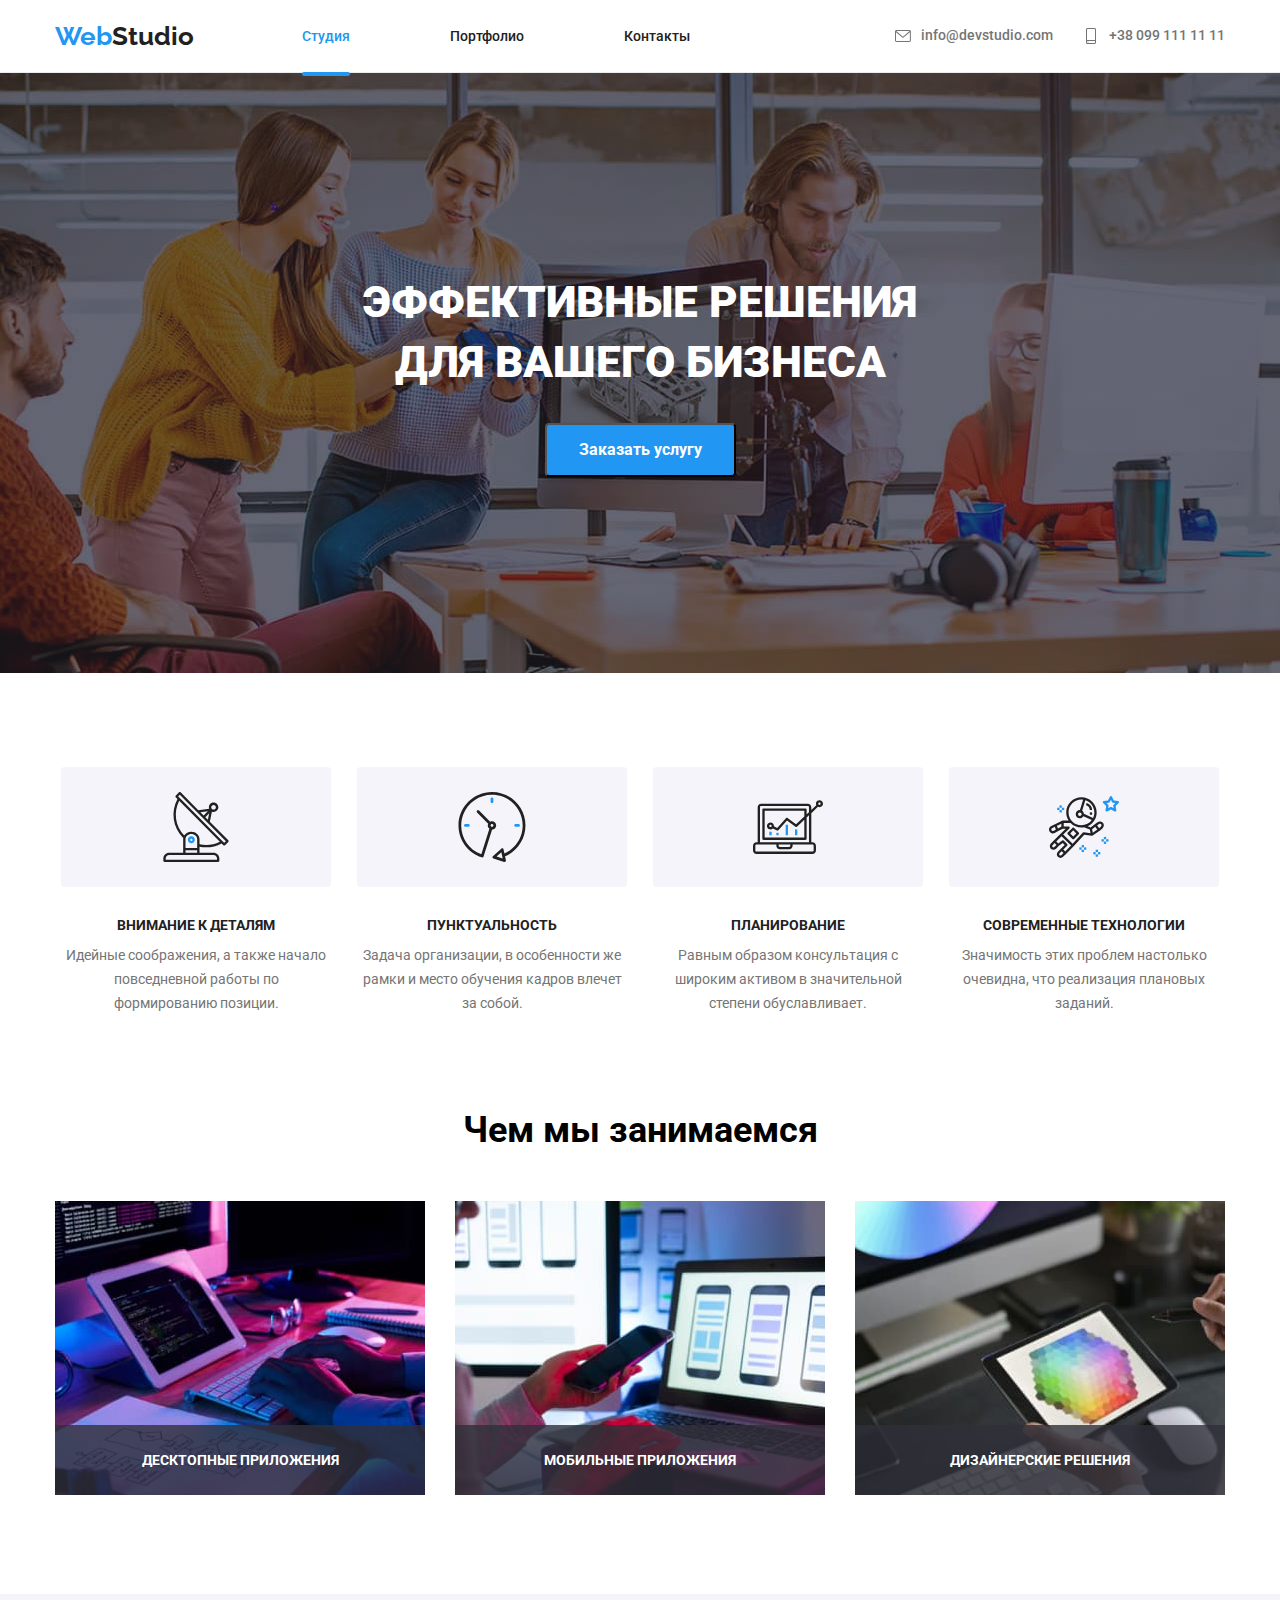
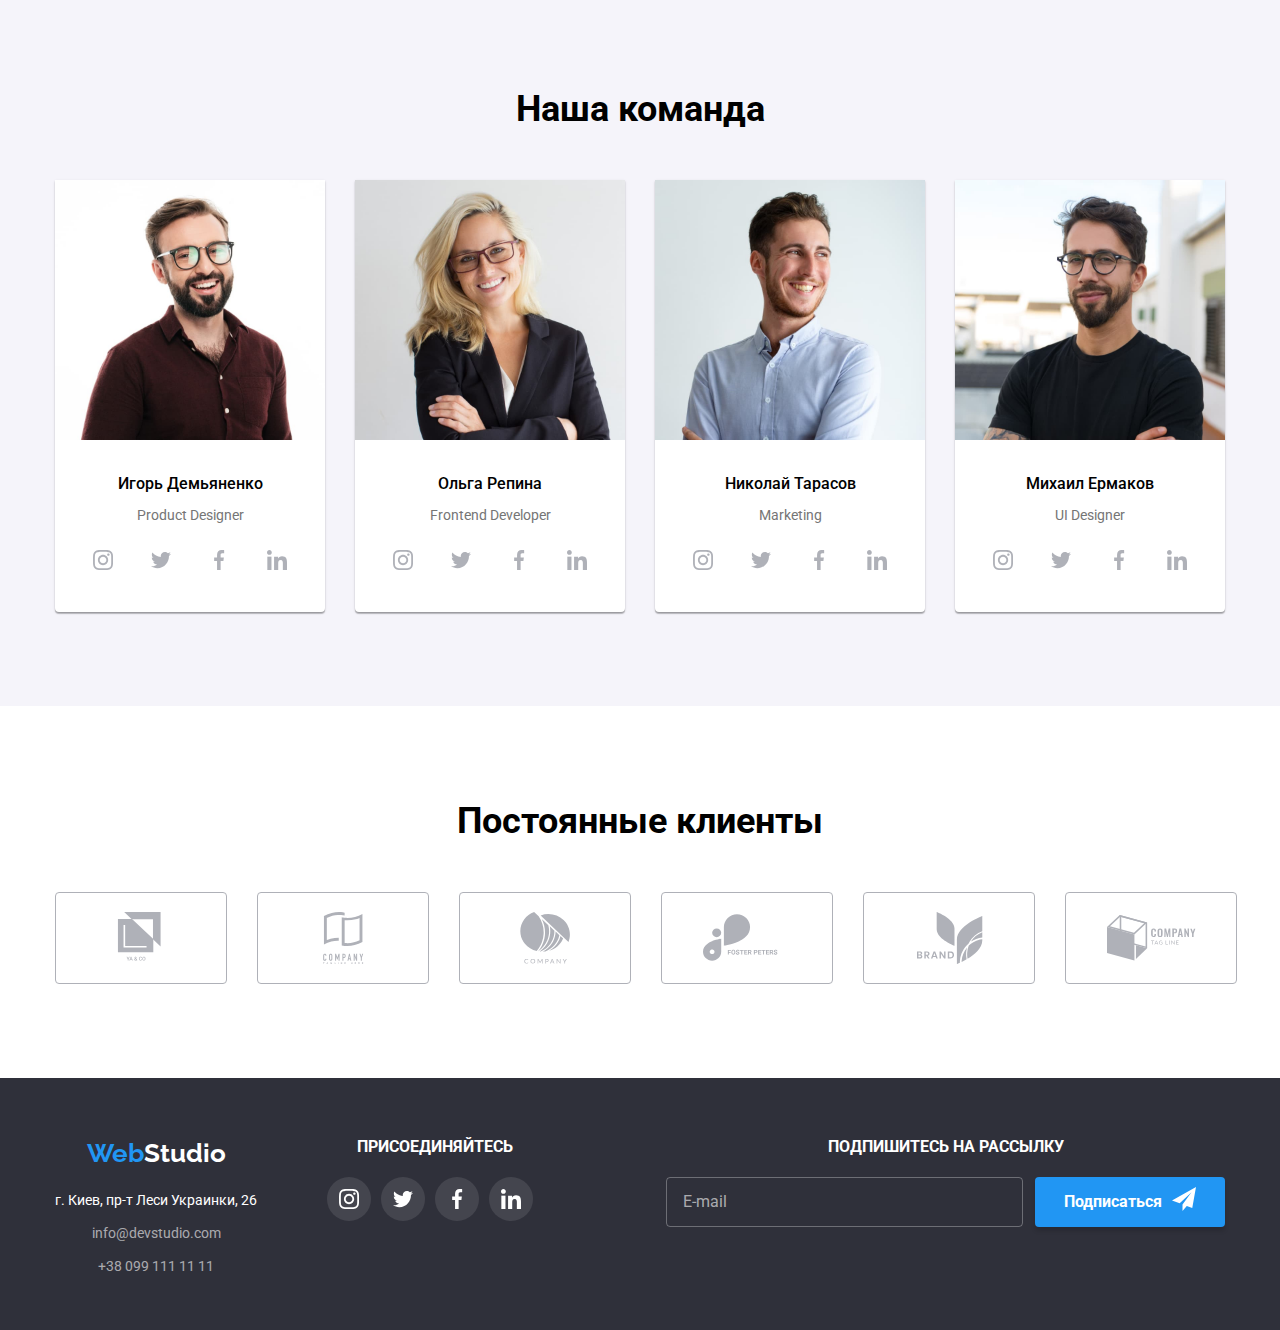
==== commit 7b39325c: "Делает отзывчтвую верстку" ====
--- a/index.html
+++ b/index.html
@@ -22,45 +22,65 @@
   </head>
   <body>
     <header>
-      <!-- логотип, вкладки, контакты -->
-
-      <div class="container header">
-        <nav class="navigation">
+      <div class="container">
+        <div class="header">
           <a href="./index.html" class="link logo"
             >Web<span class="logo-accent">Studio</span></a
           >
-          <ul class="site-nav">
-            <li class="site-nav-list">
-              <a href="./" class="link primery-nav">Студия</a>
-            </li>
-            <li class="site-nav-list">
-              <a href="./portfolio.html" class="link button-secondary"
-                >Портфолио</a
-              >
-            </li>
-            <li class="site-nav-list">
-              <a href="" class="link button-secondary">Контакты</a>
-            </li>
-          </ul>
-        </nav>
-        <ul class="contacts">
-          <li class="contacts-list">
-            <a href="mailto:info@devstudio.com" class="link contacts-mail-tel">
-              <svg class="contacts-list-svg mail-svg">
-                <use href="./img/symbol-defs.svg#icon-envelope-hover"></use>
-              </svg>
-              info@devstudio.com</a
+          <button type="button" class="menu-button" data-menu-button>
+            <svg
+              class="menu-button-svg"
+              aria-label="Переключатель мобильного меню"
             >
-          </li>
-          <li class="contacts-list">
-            <a class="link contacts-mail-tel" href="tel:+380991111111">
-              <svg class="contacts-list-svg smartphon-svg">
-                <use href="./img/symbol-defs.svg#smartphone"></use>
-              </svg>
-              +38 099 111 11 11</a
-            >
-          </li>
-        </ul>
+              <use
+                class="icon-close"
+                href="./img/symbol-defs.svg#icon-close"
+              ></use>
+              <use
+                class="icon-menu"
+                href="./img/symbol-defs.svg#icon-menu"
+              ></use>
+            </svg>
+          </button>
+          <div class="header-menu" data-menu>
+            <nav class="navigation">
+              <ul class="site-nav">
+                <li class="site-nav-list">
+                  <a href="./" class="link primery-nav">Студия</a>
+                </li>
+                <li class="site-nav-list">
+                  <a href="./portfolio.html" class="link button-secondary"
+                    >Портфолио</a
+                  >
+                </li>
+                <li class="site-nav-list">
+                  <a href="" class="link button-secondary">Контакты</a>
+                </li>
+              </ul>
+            </nav>
+            <ul class="contacts">
+              <li class="contacts-list">
+                <a
+                  href="mailto:info@devstudio.com"
+                  class="link contacts-mail-tel"
+                >
+                  <svg class="contacts-list-svg mail-svg">
+                    <use href="./img/symbol-defs.svg#icon-envelope-hover"></use>
+                  </svg>
+                  info@devstudio.com</a
+                >
+              </li>
+              <li class="contacts-list">
+                <a class="link contacts-mail-tel" href="tel:+380991111111">
+                  <svg class="contacts-list-svg smartphon-svg">
+                    <use href="./img/symbol-defs.svg#smartphone"></use>
+                  </svg>
+                  +38 099 111 11 11</a
+                >
+              </li>
+            </ul>
+          </div>
+        </div>
       </div>
     </header>
     <main class="main">
@@ -81,7 +101,7 @@
           <div data-modal class="backdrop is-hidden">
             <div class="modal">
               <button class="modal-button-close" data-modal-close>X</button>
-              <!-- форма в модальном окне -->
+
               <h2 class="modal-titel">
                 Оставьте свои данные, мы вам перезвоним
               </h2>
@@ -170,7 +190,6 @@
       <!-- хотят обратить внимание -->
       <section class="container-about">
         <div class="container">
-          <!-- <h2>О нас</h2> -->
           <ul class="main-about">
             <li class="list-item attention">
               <h3 class="advantages">ВНИМАНИЕ К ДЕТАЛЯМ</h3>
@@ -501,7 +520,7 @@
 
     <footer class="footer">
       <div class="container footer-cont">
-        <div>
+        <div class="footer-wrapper">
           <a href="./studio.html" class="logo-footer"
             >Web<span class="logo-ac-footer">Studio</span></a
           >
@@ -547,6 +566,7 @@
         </div>
       </div>
     </footer>
+    <script src="./js/main.js"></script>
     <script src="./js/madal.js"></script>
   </body>
 </html>
--- a/css/main.min.css
+++ b/css/main.min.css
@@ -1,2 +1,2 @@
-*,*::befor,*::after{box-sizing:inherit}html{box-sizing:border-box}.container{width:1200px;padding-left:15px;padding-right:15px;margin-left:auto;margin-right:auto}.container:first-child{margin-top:0px}header{width:100%;height:80px;padding-bottom:32px;padding-top:32px;border-bottom:1px solid #ececec}a{text-decoration:none}a:hover,a:focus{color:#2196f3}li{padding:0px;margin:0px;list-style:none}ul{padding:0px;margin:0px;list-style:none}.link{display:block;text-align:center}.button{display:inline-block;cursor:pointer;justify-content:center;font-style:normal;font-weight:500;font-size:16px;line-height:1.63em;margin:0px;padding:0px}.button:hover,.button:focus{color:#2196f3;background-color:#fff;box-shadow:0px 4px 4px rgba(0,0,0,0.25)}.button-titel{margin-bottom:34px}.button-list{display:inline-flex}.header{display:flex;height:100%}.portfolio-header{border-bottom:1px solid #ececec}.logo-accent{color:#212121}.navigation{display:flex;align-items:center;justify-content:center}.navigation .link{margin-right:0px}.navigation .logo{font-family:"Raleway", sans-serif;color:#2196f3;font-style:normal;font-weight:bold;font-size:26px;line-height:1.17em;width:145px;margin-right:93px}.navigation .site-nav{justify-content:end;display:flex;font-family:"Roboto", sans-serif;font-weight:500;font-style:normal;font-size:14px;line-height:1.17em;padding:0px;align-items:center}.site-nav-list{display:inline-block;padding-right:50px}.site-nav-list .site-nav-list:last-child{padding-right:0px}.primery-nav{position:relative;color:#2196f3;font-style:normal;font-weight:500;font-size:14px;line-height:1.17em}.primery-nav::after{position:absolute;content:"";display:block;background-image:url(../img/hover.svg);height:4px;width:100%;background-repeat:no-repeat;background-position:center;background-size:cover;margin-top:28px}.button-secondary{color:#212121}.button-primery-pf{color:#ffffff;background-color:#2196f3;font-style:normal;font-weight:500;line-height:1.25em;transition:transform 250ms cubic-bezier(0.4, 0, 0.2, 1)}.contacts{font-family:"Roboto", sans-serif;font-style:normal;font-weight:500;font-size:14px;line-height:1.14em;align-items:center;text-align:right;padding:0px;margin-left:auto}.contacts .contacts-list{margin-right:50px;display:inline-block}.contacts .contacts-list:last-child{margin-right:0px}.contacts-mail-tel{color:#757575;display:flex;align-items:center}.contacts-mail-tel:last-child{padding-right:0px}.contacts-mail-tel:hover .contacts-list-svg,.contacts-mail-tel:focus .contacts-list-svg{fill:#2196f3}.contacts-mail-tel .contacts-list-svg{width:16px;width:16px;margin-right:10px;fill:#757575;transition:250ms;transition-timing-function:cubic-bezier(0.4, 0, 0.2, 1)}.mail-svg{width:16px;height:12px}.smartphon-svg{height:16px;width:10px}.main{font-family:"Roboto", sans-serif;width:auto}.button-section{padding-top:94px;padding-bottom:94px}.button-container{text-align:center;align-items:flex-start}.button-container h1{display:none}.button-titel .button{padding:6px 22px}.button-list .buttom{height:54px}.row-button{font-size:16px;font-weight:500;font-style:normal;line-height:1.63em;border:0px;border-radius:4px;margin-right:8px;transition:transform 250ms cubic-bezier(0.4, 0, 0.2, 1)}.row-button:hover,.row-button:focus{color:#fff;background-color:#2196f3}.type-pr-list{padding:0px;display:flex;flex-basis:calc((100%-30) / 3);flex-wrap:wrap;margin:0px}.link-menu{display:block;width:370px;margin-left:30px;margin-bottom:30px}.link-menu:nth-last-child(-n+3){margin-bottom:0px}.link-menu:nth-child(3n+1){margin-left:0px}.pr-link{display:block;transition:250ms;transition-timing-function:cubic-bezier(0.4, 0, 0.2, 1)}.pr-link:hover,.pr-link:focus{box-shadow:0px 1px 1px rgba(0,0,0,0.12),0px 4px 4px rgba(0,0,0,0.06),1px 4px 6px rgba(0,0,0,0.16)}.projects-hover{position:relative;overflow:hidden;text-align:left}.type-pr{padding:20px 24px;text-align:left;border:1px solid #eeeeee;border-top:0px;margin:0px}.projects{color:#212121;font-style:normal;font-weight:bold;font-size:18px;line-height:2em;margin:0px;margin-bottom:4px}.type{color:#757575;font-style:normal;font-weight:normal;font-size:16px;line-height:1.88em}.wind-hover{display:block;margin:0px;background-color:#2196f3;position:absolute;z-index:4;top:0%;bottom:0%;left:0;right:0;font-size:18px;line-height:1.6em;font-weight:400;color:#fff;padding:63px 24px;opacity:0;transform:translateY(100%);transition:transform 250ms cubic-bezier(0.4, 0, 0.2, 1)}.pr-link:hover .wind-hover,.pr-link:focus .wind-hover{transform:translateY(0%);opacity:1}.main-section{margin-left:auto;margin-right:auto;max-width:1600px;height:600px;text-align:center;padding-top:200px;padding-bottom:200px;color:#ffffff;background-color:#2f303a;justify-content:center;background-image:linear-gradient(to right, rgba(47,48,58,0.4), rgba(47,48,58,0.4)),url("../img/main.jpg");background-repeat:no-repeat;background-position:center;background-size:cover}.main-title{font-style:normal;font-weight:900;font-size:44px;line-height:1.36em;text-align:center}.button-primery-st{color:#ffffff;background-color:#2196f3;font-style:normal;font-weight:bold;font-size:16px;line-height:1.88em;text-align:center;padding:10px 32px;margin-left:auto;margin-right:auto;box-shadow:0px 4px 4px rgba(0,0,0,0.15);border-radius:4px;transition:transform 250ms cubic-bezier(0.4, 0, 0.2, 1)}.button-primery-st:hover,.button-primery-st:focus{color:#2196f3;background-color:#fff;transition:250ms;transition-timing-function:cubic-bezier(0.4, 0, 0.2, 1)}.backdrop{position:fixed;top:0px;left:0px;width:100%;height:100%;background-color:rgba(0,0,0,0.2);z-index:55}.backdrop.is-hidden{opacity:0;pointer-events:none}.modal{position:absolute;top:50%;left:50%;transform:translate(-50%, -50%);text-align:left;min-width:528px;min-height:581px;background-color:#fff;border-radius:4px;color:#757575;padding:40px;font-size:12px;line-height:1.17em;font-family:"Roboto", sans-serif;font-size:12px;line-height:1.17em;font-style:normal;color:#757575}.modal>.modal-button-close{position:absolute;width:30px;height:30px;right:7px;top:7px;background-color:#fff;border:1px solid rgba(0,0,0,0.1);border-radius:50%}.modal-button-close:hover{color:#2196f3;font-weight:700}.modal-titel{font-style:700;font-size:20px;line-height:1.17em;font-style:normal;text-align:center;color:#212121;margin:0;margin-bottom:12px}.form-field{display:flex;flex-direction:column}.form-field:not(:last-child){margin-bottom:10px}.form-label{margin-bottom:4px;position:relative}.form-input{padding:11px 12px 11px 42px;border:1px solid rgba(33,33,33,0.2);border-radius:4px;width:100%;height:40px;outline:none;transition:transform 250ms cubic-bezier(0.4, 0, 0.2, 1)}.form-input:focus{border:1px solid #2196f3}.form-input-check{display:inline-block;width:16px;height:15px;opacity:0}.form-svg{position:relative}.form-inpyt-svg{position:absolute;width:18px;height:18px;padding:3px;left:12px;top:12px;transition:transform 250ms cubic-bezier(0.4, 0, 0.2, 1)}.form-input:focus+* .form-inpyt-svg{fill:#2196f3}.form-coment{padding:12px 16px;resize:none;border:1px solid rgba(33,33,33,0.2);border-radius:4px;outline:none}.form-coment:focus{border:1px solid #2196f3}.form-field-check{margin-top:20px;font-size:14px;line-height:1.71em;font-weight:400;display:flex;align-items:center;justify-content:center}.check{content:"";position:absolute;width:17px;height:17px;background-image:url(../img/check.svg);left:0;top:1px;background-repeat:no-repeat;background-size:contain}.form-input-check:checked+.check{background-image:url(../img/Check3.svg)}.agreed{color:#2196f3}.check-button{display:block;margin:30px auto 0px;padding:10px 55px;color:#fff;background-color:#2196f3;box-shadow:0px 4px 4px rgba(0,0,0,0.15);border-radius:4px;border:none;font-size:16px;line-height:1.875em;font-weight:700}.container-about{display:flex;padding-top:94px;padding-bottom:94px}.main-about{padding:0px;margin:0px;width:100%;display:flex;flex-wrap:nowrap}.main-about .list-item{display:inline-block;justify-content:space-between;width:270px;margin-right:26px}.main-about .list-item:last-child,.main-about .network-list li:last-child{margin-right:0px}.advantages{color:#212121;font-style:normal;font-weight:bold;font-size:14px;line-height:1.17em;margin:0px}.notes{color:#757575;font-style:normal;font-weight:normal;font-size:14px;line-height:1.71em;margin:0px;padding-top:10px}.list-item::before{content:"";display:block;height:120px;border-radius:4px;background-repeat:no-repeat;background-position:100px 25px;background-color:#f5f4fa;margin-bottom:30px}.list-item.attention::before{background-image:url(../img/antenna.svg)}.list-item.pynctuality::before{background-image:url(../img/clock.svg)}.list-item.planning::before{background-image:url(../img/diagram.svg)}.list-item.technology::before{background-image:url(../img/astronaut.svg)}.adout-us-img{text-align:inherit;margin:0px;padding-bottom:94px}.adout-us-img .images{margin:0px;padding:0px}.images-list{display:block;flex-wrap:wrap}.about-us{display:block;font-family:Roboto;font-style:normal;font-weight:700;font-size:36px;line-height:1.16em;text-align:center;margin:0px;margin-bottom:50px}.images{display:inline-flex}.images .image-menu:last-child{margin-right:0px}.image-menu{position:relative;flex-basis:calc((100%-30) / 3);margin-right:30px}.image-menu img{display:block}.images-list-item{width:100%;background:rgba(47,48,58,0.8);margin:0px;position:absolute;bottom:0;left:0;font-size:14px;line-height:1.17em;color:#fff;font-weight:700;text-align:center;justify-content:center;padding-top:27px;padding-bottom:27px}.our-teams{background-color:#f5f4fa;text-align:center;padding:0px;padding-bottom:94px;padding-top:94px;padding-left:0px}.command{font-style:normal;font-weight:bold;font-size:36px;line-height:1.17em;text-align:center;margin:0px;margin-bottom:50px}.teams-list{margin:0px;padding-left:0px}.teams{display:inline-block;background-color:#fff;margin-right:26px;padding-bottom:30px;box-shadow:0px 1px 3px rgba(0,0,0,0.12),0px 1px 1px rgba(0,0,0,0.14),0px 2px 1px rgba(0,0,0,0.2);border-radius:0px 0px 4px 4px}.teams:last-child{margin-right:0px}.name-pos{padding-top:30px}.name{font-style:normal;font-weight:500;font-size:16px;line-height:1.19em;margin:0px;margin-bottom:10px}.position{color:#757575;font-style:normal;font-weight:normal;font-size:14px;line-height:1.19em;font-style:normal}.social-icon .social-icon-item{display:inline-flex}.social-icon-item:not(:last-child){margin-right:10px}.sosial-icon-svg{width:20px;height:20px;transition:250ms;transition-timing-function:cubic-bezier(0.4, 0, 0.2, 1)}.social-icon-link{height:44px;width:44px;display:flex;justify-content:center;align-items:center;border-radius:50%;fill:#afb1b8}.social-icon-link:focus,.social-icon-link:hover{background-color:#2196f3}.social-icon-link:focus .sosial-icon-svg,.social-icon-link:hover .sosial-icon-svg{fill:#fff}.customed-container{text-align:center;padding-top:94px;padding-bottom:94px}.customed-container h2{font-size:36px;line-height:1.17em;margin:0px}.customed{display:flex;margin-top:50px}.customed-item{border:1px solid #afb1b8;border-radius:4px}.customed-item:not(:last-child){margin-right:27px}.customed-item:focus,.customed-item:hover{border:1px solid #2196f3;border-radius:4px;transition:250ms;transition-timing-function:cubic-bezier(0.4, 0, 0.2, 1)}.customed-link{height:90px;width:170px;display:flex;justify-content:center;align-items:center;fill:#afb1b8;background-size:cover}.customed-link-svg{width:89px;height:52px;transition:250ms;transition-timing-function:cubic-bezier(0.4, 0, 0.2, 1)}.customed-item:focus .customed-link-svg,.customed-item:hover .customed-link-svg{fill:#2196f3}.footer{margin-left:auto;margin-right:auto;max-width:1600px;height:252px;align-items:center;font-family:"Roboto", sans-serif;justify-content:center;background-color:#2f303a;padding-top:60px;padding-bottom:60px}.container.footer-cont{display:flex}.logo-footer{font-family:"Raleway", sans-serif;color:#2196f3;font-style:normal;font-weight:bold;font-size:26px;line-height:1.19em}.logo-ac-footer{color:#fff}.address{font-family:"Roboto", sans-serif;font-style:normal;color:#fff;font-weight:normal;font-size:14px;line-height:1.71em;margin-bottom:9px}.adresss-footer{margin:0px;margin-top:20px}.mail-tel{display:block;font-family:"Roboto", sans-serif;font-style:normal;color:#ffffff99;font-weight:normal;font-size:14px;line-height:1.71em;margin-bottom:9px}.join-footer{margin-left:70px}.join-footer b{display:block;color:#fff;margin-bottom:20px}.join-list{display:flex}.join-list li{margin-right:10px}.join{display:inline-block;height:44px;width:44px;background-color:rgba(255,255,255,0.1);border-radius:50%;background-position:center;background-repeat:no-repeat;background-size:20px}.join.inst{background-image:url(../img/instagram.svg)}.join.twitter{background-image:url(../img/twitter.svg)}.join.facebook{background-image:url(../img/facebook.svg)}.join.linkedin{background-image:url(../img/linkedin.svg)}.join:hover,.join:focus{background-color:#2196f3;transition:250ms;transition-timing-function:cubic-bezier(0.4, 0, 0.2, 1)}.footer-subscribe{margin-left:auto}.footer-subscribe b{display:block;color:#fff;margin-bottom:20px}.form-footer{display:flex}.foter-input{width:357px;height:50px;display:block;padding:16px;font-size:16px;line-height:1.25em;border:1px solid rgba(255,255,255,0.3);border-radius:4px;margin-right:12px;background-color:inherit;color:rgba(255,255,255,0.6)}.foter-input::placeholder{color:rgba(255,255,255,0.6);font-size:16px;line-height:1.25em}.button-subscribe{display:flex;background-color:#2196f3;box-shadow:0px 4px 4px rgba(0,0,0,0.15);border-radius:4px;color:#fff;font-size:16px;line-height:1.875em;font-weight:700;padding:10px 29px;border:none;flex-direction:row-reverse}.button-subscribe:hover{background-color:#fff;color:#2196f3}.button-subscribe:hover .footer-subscribe-svg{fill:#2196f3}.footer-subscribe-svg{width:24px;height:24px;fill:white;margin-left:10px}
+*,*::befor,*::after{box-sizing:inherit}html{box-sizing:border-box}.container{max-width:480px;padding-left:15px;padding-right:15px;margin-left:auto;margin-right:auto;text-align:center}.container:first-child{margin-top:0px}@media (min-width: 768px){.container{max-width:768px}}@media (min-width: 1280px){.container{max-width:1200px}}header{width:100%;padding-bottom:32px;padding-top:32px;border-bottom:1px solid #ececec}@media (min-width: 768px){header{padding-bottom:21px;padding-top:21px}}@media (max-width: 767px){header{position:relative;height:100%;padding-bottom:10px;padding-top:10px}}a{text-decoration:none}a:hover,a:focus{color:#2196f3}li{padding:0px;margin:0px;list-style:none}ul{padding:0px;margin:0px;list-style:none}.link{display:block;text-align:center}@media (max-width: 767px){.link{display:inline-block}}.button{display:inline-block;cursor:pointer;justify-content:center;font-style:normal;font-weight:500;font-size:16px;line-height:1.63em;margin:0px;padding:0px}.button:hover,.button:focus{color:#2196f3;background-color:#fff;box-shadow:0px 4px 4px rgba(0,0,0,0.25)}.button-titel{margin-bottom:34px}@media (max-width: 767px){.button-titel{text-align:left;margin-bottom:40px}}.button-list{display:inline-flex}@media (max-width: 767px){.button-list{margin-bottom:15px}}.header{display:flex;max-width:480px;height:auto}@media (min-width: 768px){.header{max-width:768px;height:100%}}@media (min-width: 1280px){.header{max-width:1200px}}.portfolio-header{border-bottom:1px solid #ececec}.logo-accent{color:#212121}@media (min-width: 1280px){.header-titel{display:flex;align-items:center;justify-content:center}}.navigation{text-align:center}@media (min-width: 768px){.navigation{margin-right:84px;margin-top:16px}}@media (min-width: 1280px){.navigation{display:flex;align-items:center;justify-content:center;margin-right:205px;margin-top:0px}}.navigation .site-nav{justify-content:end;font-family:"Roboto", sans-serif;font-weight:500;font-style:normal;font-size:14px;line-height:1.17em;padding:0px;align-items:center}@media (min-width: 768px){.navigation .site-nav{display:flex}}.menu-button{display:none;width:40px;height:40px;padding:0px;border:none}@media (max-width: 767px){.menu-button{display:inline-flex}}.menu-button .icon-close{display:none}.menu-button.is-open .icon-close{display:block}.menu-button.is-open .icon-menu{display:none}.header-menu{display:flex;background-color:white}@media (max-width: 767px){.header-menu{display:none;position:absolute;max-width:480px;height:393px;top:60px;left:50%;transform:translate(-50%, 0%);padding:60px 140px;box-shadow:0px 4px 8px rgba(0,0,0,0.04),0px 2px 4px rgba(0,0,0,0.08),0px 1px 3px rgba(0,0,0,0.16)}.header-menu.is-open{display:block}}@media (min-width: 1280px){.header-menu{display:flex}}.menu-button-svg{width:40px;height:40px}.link{margin-right:0px}.logo{font-family:"Raleway", sans-serif;color:#2196f3;font-style:normal;font-weight:bold;font-size:24px;line-height:1.38em;margin-right:auto}@media (min-width: 768px){.logo{margin-top:8px}}@media (min-width: 1280px){.logo{font-size:26px;line-height:1.17em;margin-top:0px}}.site-nav-list{display:block}@media (max-width: 767px){.site-nav-list{margin-bottom:40px;display:list-item}}@media (min-width: 768px){.site-nav-list:not(:last-child){margin-right:50px}}@media (min-width: 1280px){.site-nav-list{display:inline-block;padding-right:50px}.site-nav-list:last-child{padding-right:0px}}.site-nav-list .primery-nav{position:relative;color:#2196f3;font-style:normal;font-weight:500;font-size:18px;line-height:1.17em}.site-nav-list .primery-nav::after{position:absolute;content:"";display:block;background-image:url(../img/hover.svg);height:4px;width:100%;background-repeat:no-repeat;background-position:center;background-size:cover;margin-top:8px}@media (min-width: 768px){.site-nav-list .primery-nav::after{margin-top:28px}}@media (min-width: 768px){.site-nav-list .primery-nav{font-size:14px}}@media (min-width: 1280px){.site-nav-list .primery-nav{font-size:14px}}.button-secondary{color:#212121}.button-primery-pf{color:#ffffff;background-color:#2196f3;font-style:normal;font-weight:500;line-height:1.25em;transition:transform 250ms cubic-bezier(0.4, 0, 0.2, 1)}.contacts{font-family:"Roboto", sans-serif;font-style:normal;font-weight:500;font-size:18px;line-height:1.17em;align-items:center;text-align:right;padding:0px;margin-left:auto}@media (min-width: 1280px){.contacts{display:flex;font-size:14px;line-height:1.14em}}.contacts .contacts-list{display:block}@media (max-width: 767px){.contacts .contacts-list{margin-bottom:16px}}@media (min-width: 1280px){.contacts .contacts-list{display:inline-block}.contacts .contacts-list:not(:last-child){margin-right:30px}}.contacts .contacts-list .contacts-list:last-child{margin-right:0px}.contacts-mail-tel{color:#757575;display:flex;align-items:center}.contacts-mail-tel:last-child{padding-right:0px}.contacts-mail-tel:hover .contacts-list-svg,.contacts-mail-tel:focus .contacts-list-svg{fill:#2196f3}.contacts-mail-tel .contacts-list-svg{width:16px;width:16px;margin-right:10px;fill:#757575;transition:250ms;transition-timing-function:cubic-bezier(0.4, 0, 0.2, 1)}.mail-svg{width:16px;height:12px}.smartphon-svg{height:16px;width:10px;background-size:contain;background-repeat:no-repeat;background-position-x:center}.main{font-family:"Roboto", sans-serif;width:auto}.button-section{padding-top:94px;padding-bottom:94px}.button-container{text-align:center;align-items:flex-start}.button-container h1{display:none}.button-titel .button{padding:6px 22px}.button-list .buttom{height:54px}.row-button{font-size:16px;font-weight:500;font-style:normal;line-height:1.63em;border:0px;border-radius:4px;margin-right:8px;transition:transform 250ms cubic-bezier(0.4, 0, 0.2, 1)}.row-button:hover,.row-button:focus{color:#fff;background-color:#2196f3}.type-pr-list{padding:0px;display:flex;flex-basis:calc((100%-30) / 3);flex-wrap:wrap;margin:0px}@media (max-width: 767px){.type-pr-list{justify-content:center}}.link-menu{display:block;width:370px;margin-left:30px;margin-bottom:30px}.link-menu:nth-last-child(-n+3){margin-bottom:0px}.link-menu:nth-child(3n+1){margin-left:0px}@media (max-width: 767px){.link-menu{margin-left:0}}.pr-link{display:block;transition:250ms;transition-timing-function:cubic-bezier(0.4, 0, 0.2, 1)}.pr-link:hover,.pr-link:focus{box-shadow:0px 1px 1px rgba(0,0,0,0.12),0px 4px 4px rgba(0,0,0,0.06),1px 4px 6px rgba(0,0,0,0.16)}.projects-hover{position:relative;overflow:hidden;text-align:left}.type-pr{padding:20px 24px;text-align:left;border:1px solid #eeeeee;border-top:0px;margin:0px}.projects{color:#212121;font-style:normal;font-weight:bold;font-size:18px;line-height:2em;margin:0px;margin-bottom:4px}.type{color:#757575;font-style:normal;font-weight:normal;font-size:16px;line-height:1.88em}.wind-hover{display:block;margin:0px;background-color:#2196f3;position:absolute;z-index:4;top:0%;bottom:0%;left:0;right:0;font-size:18px;line-height:1.6em;font-weight:400;color:#fff;padding:63px 24px;opacity:0;transform:translateY(100%);transition:transform 250ms cubic-bezier(0.4, 0, 0.2, 1)}.pr-link:hover .wind-hover,.pr-link:focus .wind-hover{transform:translateY(0%);opacity:1}.main-section{margin-left:auto;margin-right:auto;text-align:center;color:#ffffff;background-color:#2f303a;justify-content:center;background-image:linear-gradient(to right, rgba(47,48,58,0.4), rgba(47,48,58,0.4)),url("../img/main.jpg");background-repeat:no-repeat;background-position:center;background-size:cover}@media (min-width: 480px){.main-section{max-width:480px;height:400px;padding-top:118px;padding-bottom:118px}}@media (min-width: 768px){.main-section{max-width:768px}}@media (min-width: 1280px){.main-section{max-width:1600px;height:600px;padding-top:200px;padding-bottom:200px}}.main-title{margin:0px;margin-bottom:30px;font-style:normal;font-weight:900;text-align:center}@media (min-width: 480px){.main-title{font-size:26px;line-height:1.615em}}@media (min-width: 1280px){.main-title{font-size:44px;line-height:1.36em}}.button-primery-st{color:#ffffff;background-color:#2196f3;font-style:normal;font-weight:bold;font-size:16px;line-height:1.88em;text-align:center;padding:10px 32px;margin-left:auto;margin-right:auto;box-shadow:0px 4px 4px rgba(0,0,0,0.15);border-radius:4px;transition:transform 250ms cubic-bezier(0.4, 0, 0.2, 1)}.button-primery-st:hover,.button-primery-st:focus{color:#2196f3;background-color:#fff;transition:250ms;transition-timing-function:cubic-bezier(0.4, 0, 0.2, 1)}.backdrop{position:fixed;top:0px;left:0px;width:100%;height:100%;background-color:rgba(0,0,0,0.2);z-index:55}.backdrop.is-hidden{opacity:0;pointer-events:none}.modal{position:absolute;top:50%;left:50%;transform:translate(-50%, -50%);text-align:left;min-width:528px;min-height:581px;background-color:#fff;border-radius:4px;color:#757575;padding:40px;font-size:12px;line-height:1.17em;font-family:"Roboto", sans-serif;font-size:12px;line-height:1.17em;font-style:normal;color:#757575}@media (max-width: 767px){.modal{top:38%;min-width:450px;min-height:609px}}@media (min-width: 768px){.modal{min-width:450px;min-height:609px}}.modal>.modal-button-close{position:absolute;width:30px;height:30px;right:7px;top:7px;background-color:#fff;border:1px solid rgba(0,0,0,0.1);border-radius:50%}.modal-button-close:hover{color:#2196f3;font-weight:700}.modal-titel{font-style:700;font-size:20px;line-height:1.17em;font-style:normal;text-align:center;color:#212121;margin:0;margin-bottom:12px}.form-field{display:flex;flex-direction:column}.form-field:not(:last-child){margin-bottom:10px}.form-label{margin-bottom:4px;position:relative}@media (min-width: 480px){.form-label{font-size:12px;line-height:1.17em}}@media (min-width: 1280px){.form-label{font-size:14px;line-height:1.71em}}.form-input{padding:11px 12px 11px 42px;border:1px solid rgba(33,33,33,0.2);border-radius:4px;width:100%;height:40px;outline:none;transition:transform 250ms cubic-bezier(0.4, 0, 0.2, 1)}.form-input:focus{border:1px solid #2196f3}.form-input-check{display:inline-block;width:16px;height:15px;opacity:0}.form-svg{position:relative}.form-inpyt-svg{position:absolute;width:18px;height:18px;padding:3px;left:12px;top:12px;transition:transform 250ms cubic-bezier(0.4, 0, 0.2, 1)}.form-input:focus+* .form-inpyt-svg{fill:#2196f3}.form-coment{padding:12px 16px;resize:none;border:1px solid rgba(33,33,33,0.2);border-radius:4px;outline:none}.form-coment:focus{border:1px solid #2196f3}.form-field-check{margin-top:20px;font-size:14px;line-height:1.71em;font-weight:400;display:flex;align-items:center;justify-content:center}.check{content:"";position:absolute;width:17px;height:17px;background-image:url(../img/check.svg);left:0;top:1px;background-repeat:no-repeat;background-size:contain}.form-input-check:checked+.check{background-image:url(../img/Check3.svg)}.agreed{color:#2196f3}.check-button{display:block;margin:30px auto 0px;padding:10px 55px;color:#fff;background-color:#2196f3;box-shadow:0px 4px 4px rgba(0,0,0,0.15);border-radius:4px;border:none;font-size:16px;line-height:1.875em;font-weight:700}.container-about{display:flex;padding-top:94px;padding-bottom:94px}@media (max-width: 767px){.container-about{padding-top:60px;padding-bottom:60px}}.main-about{padding:0px;margin:0px;width:100%;flex-wrap:nowrap}@media (max-width: 767px){.main-about{display:block}}@media (min-width: 768px){.main-about{display:flex;flex-wrap:wrap}}.main-about .list-item{display:inline-block;justify-content:space-between}@media (max-width: 767px){.main-about .list-item{margin:0px;min-width:100%;margin-bottom:30px}.main-about .list-item:last-child{margin-bottom:0px}}@media (min-width: 768px){.main-about .list-item{width:calc((100%-30px) / 2)}}@media (min-width: 1280px){.main-about .list-item{width:270px;margin-right:26px}}.list-item:last-child,.network-list li:last-child{margin-right:0px}.advantages{color:#212121;font-style:normal;font-weight:bold;font-size:14px;line-height:1.17em;margin:0px}@media (max-width: 767px){.advantages{text-align:center}}.notes{color:#757575;font-style:normal;font-weight:normal;font-size:14px;line-height:1.71em;margin:0px;padding-top:10px}.list-item::before{content:"";display:block;height:120px;border-radius:4px;background-repeat:no-repeat;background-position:100px 25px;background-color:#f5f4fa;margin-bottom:30px}@media (max-width: 767px){.list-item::before{background-position:50% 50%}}.list-item.attention::before{background-image:url(../img/antenna.svg)}.list-item.pynctuality::before{background-image:url(../img/clock.svg)}.list-item.planning::before{background-image:url(../img/diagram.svg)}.list-item.technology::before{background-image:url(../img/astronaut.svg)}.adout-us-img{text-align:inherit;margin:0px;padding-bottom:94px}@media (max-width: 767px){.adout-us-img{padding-bottom:0px}}.adout-us-img .images{margin:0px;padding:0px}.images-list{display:none}@media (min-width: 1280px){.images-list{display:block;flex-wrap:wrap}}.about-us{display:block;font-family:Roboto;font-style:normal;font-weight:700;font-size:36px;line-height:1.16em;text-align:center;margin:0px;margin-bottom:50px}.images{display:inline-flex}.images .image-menu:last-child{margin-right:0px}.image-menu{position:relative;flex-basis:calc((100%-30) / 3);margin-right:30px}.image-menu img{display:block}.images-list-item{width:100%;background:rgba(47,48,58,0.8);margin:0px;position:absolute;bottom:0;left:0;font-size:14px;line-height:1.17em;color:#fff;font-weight:700;text-align:center;justify-content:center;padding-top:27px;padding-bottom:27px}.our-teams{background-color:#f5f4fa;text-align:center;padding:0px;padding-bottom:94px;padding-top:94px;padding-left:0px}@media (max-width: 767px){.our-teams{padding-top:60px}}.command{font-style:normal;font-weight:bold;font-size:36px;line-height:1.17em;text-align:center;margin:0px;margin-bottom:50px}.teams-list{margin:0px;padding-left:0px}.teams{display:inline-block;background-color:#fff;margin-right:26px;padding-bottom:30px;box-shadow:0px 1px 3px rgba(0,0,0,0.12),0px 1px 1px rgba(0,0,0,0.14),0px 2px 1px rgba(0,0,0,0.2);border-radius:0px 0px 4px 4px}.teams:last-child{margin-right:0px}@media (max-width: 767px){.teams{padding:0px;margin:0px}.teams:not(:last-child){margin-bottom:30px}}.name-pos{padding-top:30px}.name{font-style:normal;font-weight:500;font-size:16px;line-height:1.19em;margin:0px;margin-bottom:10px}.position{color:#757575;font-style:normal;font-weight:normal;font-size:14px;line-height:1.19em;font-style:normal}.social-icon .social-icon-item{display:inline-flex}.social-icon-item:not(:last-child){margin-right:10px}.sosial-icon-svg{width:20px;height:20px;transition:250ms;transition-timing-function:cubic-bezier(0.4, 0, 0.2, 1)}.social-icon-link{height:44px;width:44px;display:flex;justify-content:center;align-items:center;border-radius:50%;fill:#afb1b8}.social-icon-link:focus,.social-icon-link:hover{background-color:#2196f3}.social-icon-link:focus .sosial-icon-svg,.social-icon-link:hover .sosial-icon-svg{fill:#fff}.customed-container{text-align:center;padding-top:94px;padding-bottom:94px}@media (max-width: 767px){.customed-container{padding-top:60px}}.customed-container h2{font-size:36px;line-height:1.17em;margin:0px}@media (max-width: 767px){.customed-container h2{font-size:28px}}.customed{display:flex;margin-top:50px}@media (max-width: 767px){.customed{margin-top:30px;display:flex;flex-basis:calc((100%-30) / 2);flex-wrap:wrap}}.customed-item{border:1px solid #afb1b8;border-radius:4px;margin-right:30px}@media (max-width: 767px){.customed-item{margin-right:27px}.customed-item:nth-child(2n){margin-right:0px}}.customed-item:focus,.customed-item:hover{border:1px solid #2196f3;border-radius:4px;transition:250ms;transition-timing-function:cubic-bezier(0.4, 0, 0.2, 1)}.customed-link{height:90px;width:170px;display:flex;justify-content:center;align-items:center;fill:#afb1b8;background-size:cover}@media (max-width: 767px){.customed-link{width:210px}}.customed-link-svg{width:89px;height:52px;transition:250ms;transition-timing-function:cubic-bezier(0.4, 0, 0.2, 1)}.customed-item:focus .customed-link-svg,.customed-item:hover .customed-link-svg{fill:#2196f3}.footer{margin-left:auto;margin-right:auto;align-items:center;font-family:"Roboto", sans-serif;justify-content:center;background-color:#2f303a;padding-top:60px;padding-bottom:60px}@media (max-width: 767px){.footer{max-width:480px;height:603px}}@media (min-width: 768px){.footer{max-width:768px;height:643px}}@media (min-width: 1280px){.footer{max-width:1600px;height:252px}}@media (min-width: 1280px){.container.footer-cont{display:flex}}.logo-footer{font-family:"Raleway", sans-serif;color:#2196f3;font-style:normal;font-weight:bold;font-size:26px;line-height:1.19em}.logo-ac-footer{color:#fff}.address{font-family:"Roboto", sans-serif;font-style:normal;color:#fff;font-weight:normal;font-size:14px;line-height:1.71em;margin-bottom:9px}.adresss-footer{margin:0px;margin-top:20px}.mail-tel{display:block;font-family:"Roboto", sans-serif;font-style:normal;color:#ffffff99;font-weight:normal;font-size:14px;line-height:1.71em;margin-bottom:9px}@media (min-width: 1280px){.join-footer{margin-left:70px}}.join-footer b{display:block;color:#fff;margin-bottom:20px}.join-list{display:flex}.join-list li{margin-right:10px}.join{display:inline-block;height:44px;width:44px;background-color:rgba(255,255,255,0.1);border-radius:50%;background-position:center;background-repeat:no-repeat;background-size:20px}.join.inst{background-image:url(../img/instagram.svg)}.join.twitter{background-image:url(../img/twitter.svg)}.join.facebook{background-image:url(../img/facebook.svg)}.join.linkedin{background-image:url(../img/linkedin.svg)}.join:hover,.join:focus{background-color:#2196f3;transition:250ms;transition-timing-function:cubic-bezier(0.4, 0, 0.2, 1)}.footer-subscribe{margin-left:auto}.footer-subscribe b{display:block;color:#fff;margin-bottom:20px}@media (min-width: 1280px){.form-footer{display:flex}}.foter-input{width:357px;height:50px;display:block;padding:16px;font-size:16px;line-height:1.25em;border:1px solid rgba(255,255,255,0.3);border-radius:4px;margin-right:12px;background-color:inherit;color:rgba(255,255,255,0.6)}.foter-input::placeholder{color:rgba(255,255,255,0.6);font-size:16px;line-height:1.25em}.button-subscribe{display:flex;background-color:#2196f3;box-shadow:0px 4px 4px rgba(0,0,0,0.15);border-radius:4px;color:#fff;font-size:16px;line-height:1.875em;font-weight:700;padding:10px 29px;border:none;flex-direction:row-reverse}.button-subscribe:hover{background-color:#fff;color:#2196f3}.button-subscribe:hover .footer-subscribe-svg{fill:#2196f3}.footer-subscribe-svg{width:24px;height:24px;fill:white;margin-left:10px}
 /*# sourceMappingURL=main.min.css.map */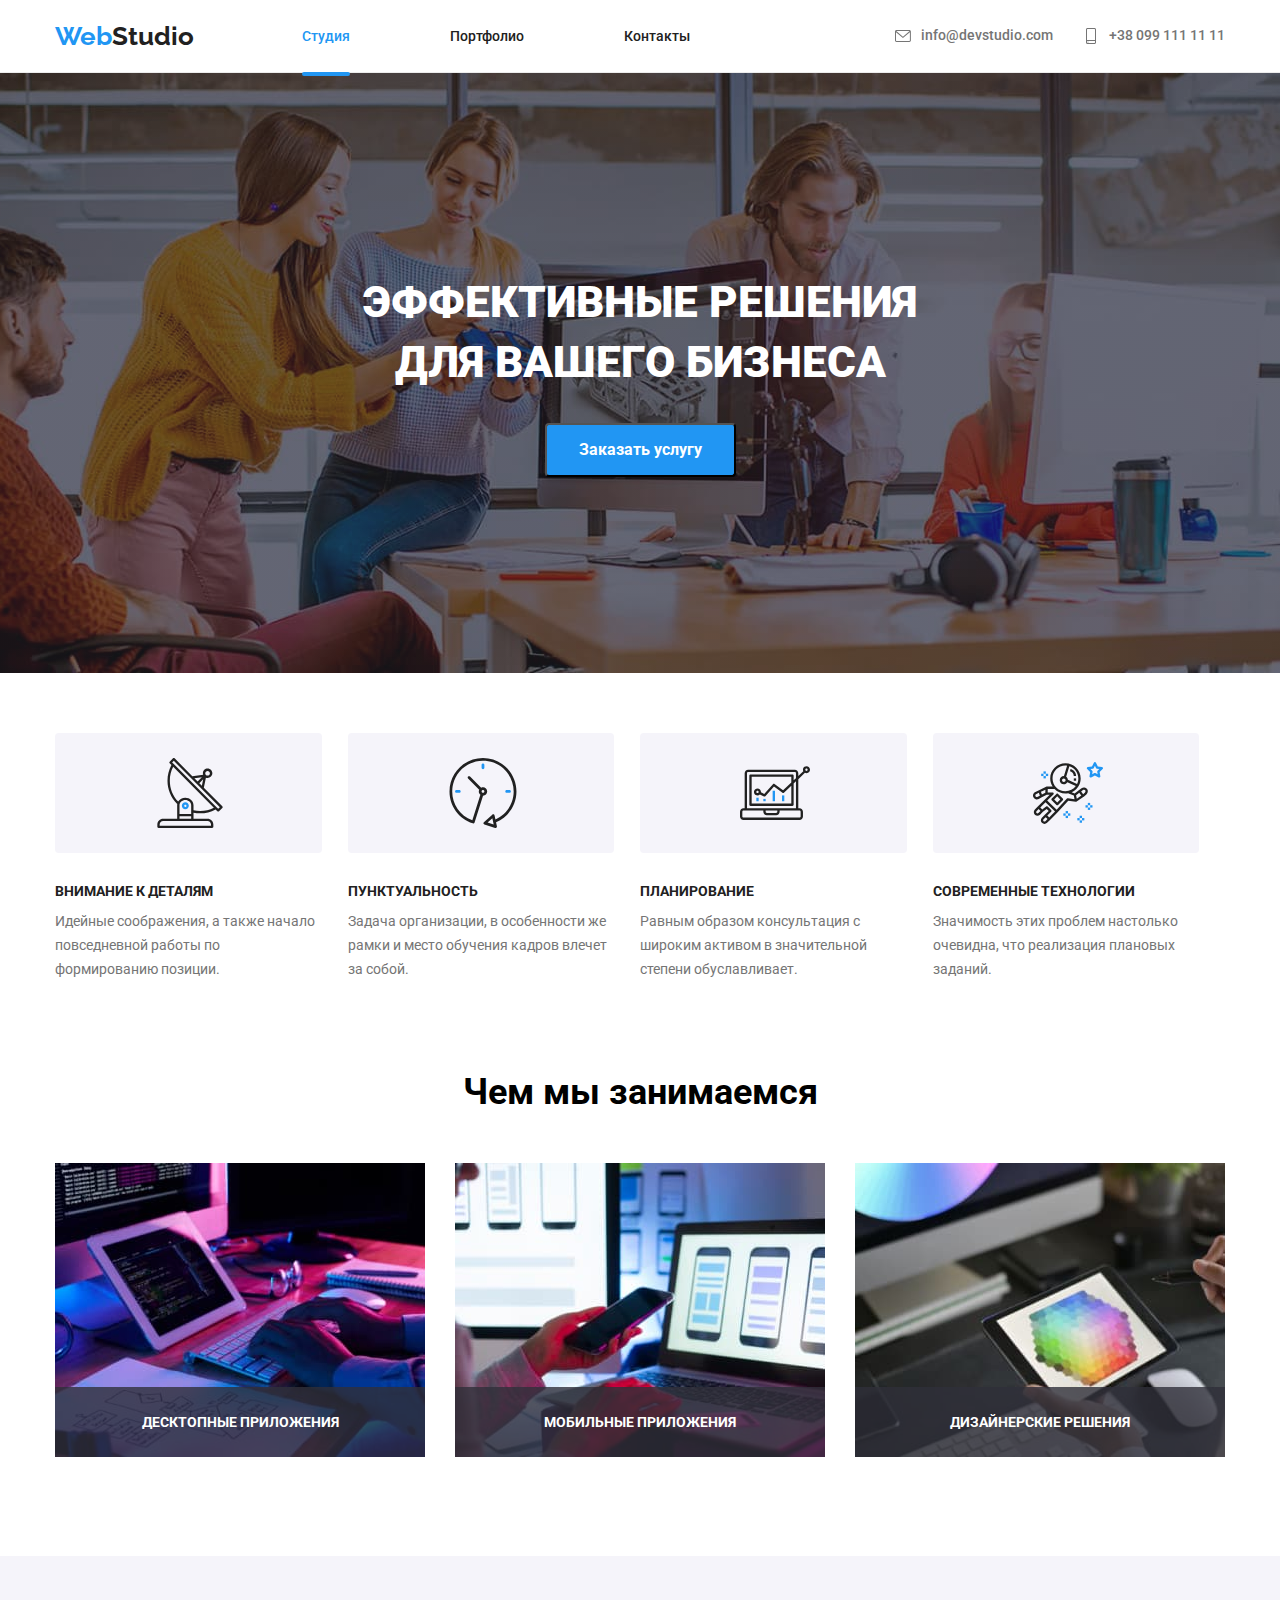
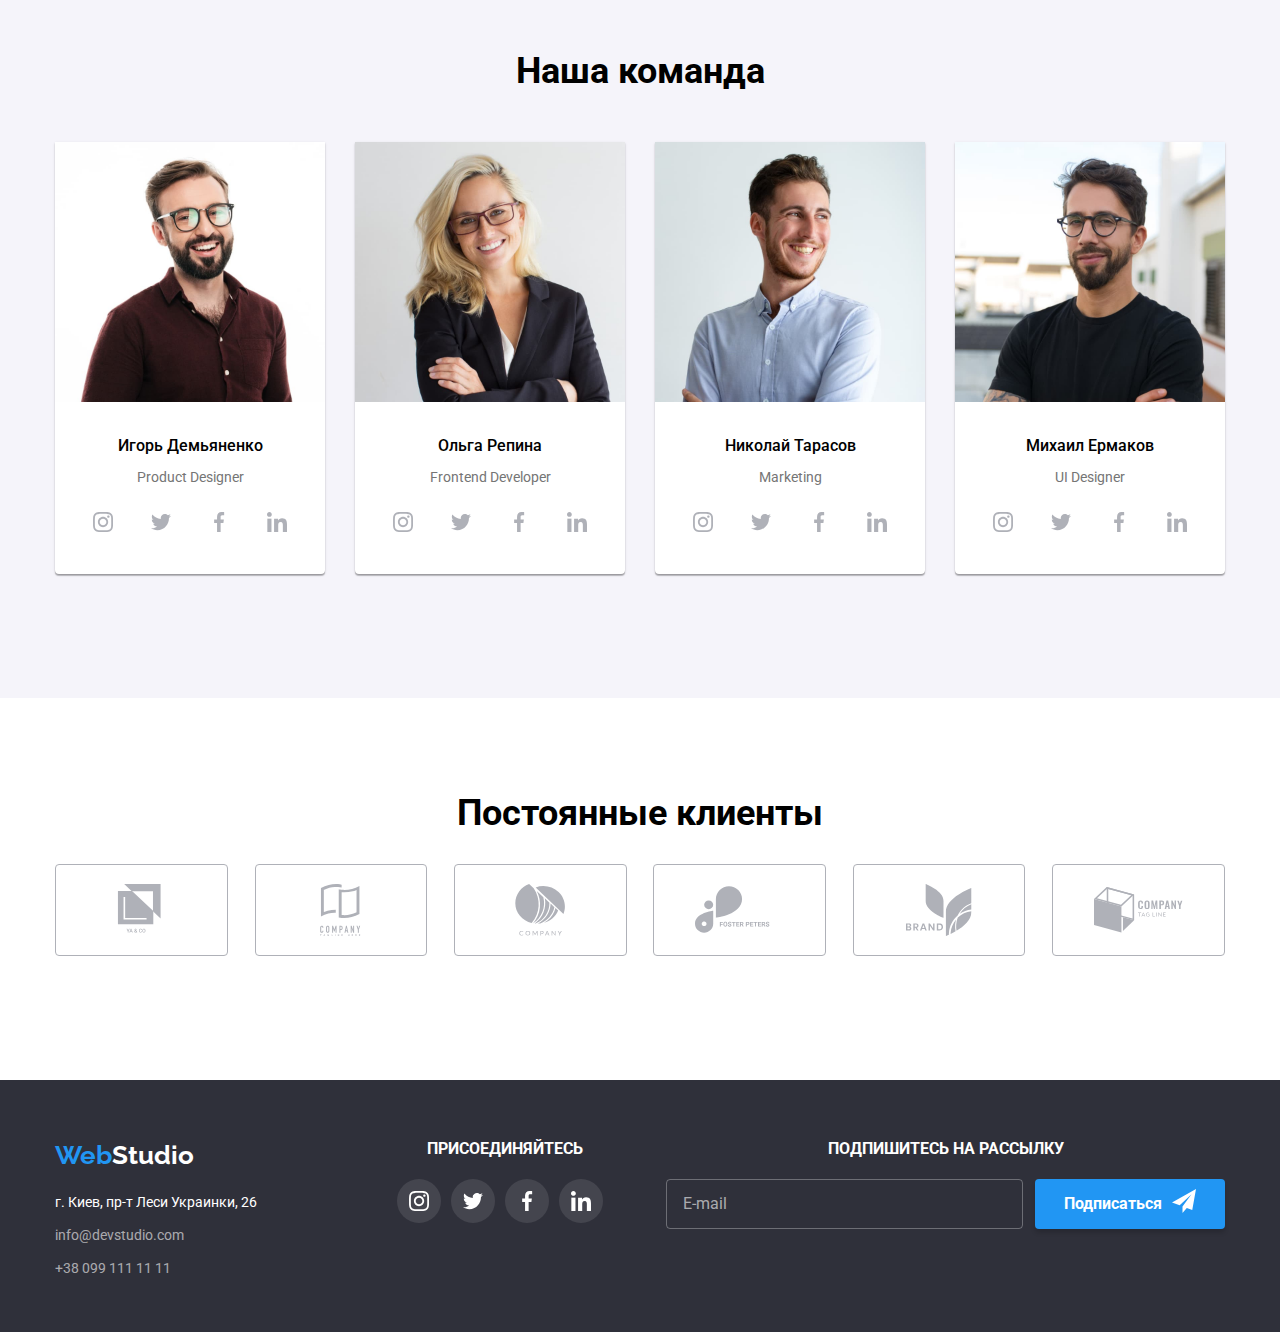
==== commit fe859844: "Делает отзывчивую верстку" ====
--- a/index.html
+++ b/index.html
@@ -520,34 +520,36 @@
 
     <footer class="footer">
       <div class="container footer-cont">
-        <div class="footer-wrapper">
-          <a href="./studio.html" class="logo-footer"
-            >Web<span class="logo-ac-footer">Studio</span></a
-          >
-          <address>
-            <ul class="adresss-footer">
-              <li class="address">г. Киев, пр-т Леси Украинки, 26</li>
-              <li>
-                <a href="mailto:info@devstudio.com" class="mail-tel"
-                  >info@devstudio.com</a
-                >
-              </li>
-              <li>
-                <a href="tel:+380991111111" class="mail-tel"
-                  >+38 099 111 11 11</a
-                >
-              </li>
+        <div class="footer-adress-sicial-wrapper">
+          <div class="footer-wrapper">
+            <a href="./studio.html" class="logo-footer"
+              >Web<span class="logo-ac-footer">Studio</span></a
+            >
+            <address>
+              <ul class="adresss-footer">
+                <li class="address">г. Киев, пр-т Леси Украинки, 26</li>
+                <li>
+                  <a href="mailto:info@devstudio.com" class="mail-tel"
+                    >info@devstudio.com</a
+                  >
+                </li>
+                <li>
+                  <a href="tel:+380991111111" class="mail-tel"
+                    >+38 099 111 11 11</a
+                  >
+                </li>
+              </ul>
+            </address>
+          </div>
+          <div class="join-footer">
+            <b>ПРИСОЕДИНЯЙТЕСЬ</b>
+            <ul class="join-list">
+              <li><a class="join inst" href=""></a></li>
+              <li><a class="join twitter" href=""></a></li>
+              <li><a class="join facebook" href=""></a></li>
+              <li><a class="join linkedin" href=""></a></li>
             </ul>
-          </address>
-        </div>
-        <div class="join-footer">
-          <b>ПРИСОЕДИНЯЙТЕСЬ</b>
-          <ul class="join-list">
-            <li><a class="join inst" href=""></a></li>
-            <li><a class="join twitter" href=""></a></li>
-            <li><a class="join facebook" href=""></a></li>
-            <li><a class="join linkedin" href=""></a></li>
-          </ul>
+          </div>
         </div>
         <div class="footer-subscribe">
           <b>ПОДПИШИТЕСЬ НА РАССЫЛКУ</b>
--- a/css/main.min.css
+++ b/css/main.min.css
@@ -1,2 +1,2 @@
-*,*::befor,*::after{box-sizing:inherit}html{box-sizing:border-box}.container{max-width:480px;padding-left:15px;padding-right:15px;margin-left:auto;margin-right:auto;text-align:center}.container:first-child{margin-top:0px}@media (min-width: 768px){.container{max-width:768px}}@media (min-width: 1280px){.container{max-width:1200px}}header{width:100%;padding-bottom:32px;padding-top:32px;border-bottom:1px solid #ececec}@media (min-width: 768px){header{padding-bottom:21px;padding-top:21px}}@media (max-width: 767px){header{position:relative;height:100%;padding-bottom:10px;padding-top:10px}}a{text-decoration:none}a:hover,a:focus{color:#2196f3}li{padding:0px;margin:0px;list-style:none}ul{padding:0px;margin:0px;list-style:none}.link{display:block;text-align:center}@media (max-width: 767px){.link{display:inline-block}}.button{display:inline-block;cursor:pointer;justify-content:center;font-style:normal;font-weight:500;font-size:16px;line-height:1.63em;margin:0px;padding:0px}.button:hover,.button:focus{color:#2196f3;background-color:#fff;box-shadow:0px 4px 4px rgba(0,0,0,0.25)}.button-titel{margin-bottom:34px}@media (max-width: 767px){.button-titel{text-align:left;margin-bottom:40px}}.button-list{display:inline-flex}@media (max-width: 767px){.button-list{margin-bottom:15px}}.header{display:flex;max-width:480px;height:auto}@media (min-width: 768px){.header{max-width:768px;height:100%}}@media (min-width: 1280px){.header{max-width:1200px}}.portfolio-header{border-bottom:1px solid #ececec}.logo-accent{color:#212121}@media (min-width: 1280px){.header-titel{display:flex;align-items:center;justify-content:center}}.navigation{text-align:center}@media (min-width: 768px){.navigation{margin-right:84px;margin-top:16px}}@media (min-width: 1280px){.navigation{display:flex;align-items:center;justify-content:center;margin-right:205px;margin-top:0px}}.navigation .site-nav{justify-content:end;font-family:"Roboto", sans-serif;font-weight:500;font-style:normal;font-size:14px;line-height:1.17em;padding:0px;align-items:center}@media (min-width: 768px){.navigation .site-nav{display:flex}}.menu-button{display:none;width:40px;height:40px;padding:0px;border:none}@media (max-width: 767px){.menu-button{display:inline-flex}}.menu-button .icon-close{display:none}.menu-button.is-open .icon-close{display:block}.menu-button.is-open .icon-menu{display:none}.header-menu{display:flex;background-color:white}@media (max-width: 767px){.header-menu{display:none;position:absolute;max-width:480px;height:393px;top:60px;left:50%;transform:translate(-50%, 0%);padding:60px 140px;box-shadow:0px 4px 8px rgba(0,0,0,0.04),0px 2px 4px rgba(0,0,0,0.08),0px 1px 3px rgba(0,0,0,0.16)}.header-menu.is-open{display:block}}@media (min-width: 1280px){.header-menu{display:flex}}.menu-button-svg{width:40px;height:40px}.link{margin-right:0px}.logo{font-family:"Raleway", sans-serif;color:#2196f3;font-style:normal;font-weight:bold;font-size:24px;line-height:1.38em;margin-right:auto}@media (min-width: 768px){.logo{margin-top:8px}}@media (min-width: 1280px){.logo{font-size:26px;line-height:1.17em;margin-top:0px}}.site-nav-list{display:block}@media (max-width: 767px){.site-nav-list{margin-bottom:40px;display:list-item}}@media (min-width: 768px){.site-nav-list:not(:last-child){margin-right:50px}}@media (min-width: 1280px){.site-nav-list{display:inline-block;padding-right:50px}.site-nav-list:last-child{padding-right:0px}}.site-nav-list .primery-nav{position:relative;color:#2196f3;font-style:normal;font-weight:500;font-size:18px;line-height:1.17em}.site-nav-list .primery-nav::after{position:absolute;content:"";display:block;background-image:url(../img/hover.svg);height:4px;width:100%;background-repeat:no-repeat;background-position:center;background-size:cover;margin-top:8px}@media (min-width: 768px){.site-nav-list .primery-nav::after{margin-top:28px}}@media (min-width: 768px){.site-nav-list .primery-nav{font-size:14px}}@media (min-width: 1280px){.site-nav-list .primery-nav{font-size:14px}}.button-secondary{color:#212121}.button-primery-pf{color:#ffffff;background-color:#2196f3;font-style:normal;font-weight:500;line-height:1.25em;transition:transform 250ms cubic-bezier(0.4, 0, 0.2, 1)}.contacts{font-family:"Roboto", sans-serif;font-style:normal;font-weight:500;font-size:18px;line-height:1.17em;align-items:center;text-align:right;padding:0px;margin-left:auto}@media (min-width: 1280px){.contacts{display:flex;font-size:14px;line-height:1.14em}}.contacts .contacts-list{display:block}@media (max-width: 767px){.contacts .contacts-list{margin-bottom:16px}}@media (min-width: 1280px){.contacts .contacts-list{display:inline-block}.contacts .contacts-list:not(:last-child){margin-right:30px}}.contacts .contacts-list .contacts-list:last-child{margin-right:0px}.contacts-mail-tel{color:#757575;display:flex;align-items:center}.contacts-mail-tel:last-child{padding-right:0px}.contacts-mail-tel:hover .contacts-list-svg,.contacts-mail-tel:focus .contacts-list-svg{fill:#2196f3}.contacts-mail-tel .contacts-list-svg{width:16px;width:16px;margin-right:10px;fill:#757575;transition:250ms;transition-timing-function:cubic-bezier(0.4, 0, 0.2, 1)}.mail-svg{width:16px;height:12px}.smartphon-svg{height:16px;width:10px;background-size:contain;background-repeat:no-repeat;background-position-x:center}.main{font-family:"Roboto", sans-serif;width:auto}.button-section{padding-top:94px;padding-bottom:94px}.button-container{text-align:center;align-items:flex-start}.button-container h1{display:none}.button-titel .button{padding:6px 22px}.button-list .buttom{height:54px}.row-button{font-size:16px;font-weight:500;font-style:normal;line-height:1.63em;border:0px;border-radius:4px;margin-right:8px;transition:transform 250ms cubic-bezier(0.4, 0, 0.2, 1)}.row-button:hover,.row-button:focus{color:#fff;background-color:#2196f3}.type-pr-list{padding:0px;display:flex;flex-basis:calc((100%-30) / 3);flex-wrap:wrap;margin:0px}@media (max-width: 767px){.type-pr-list{justify-content:center}}.link-menu{display:block;width:370px;margin-left:30px;margin-bottom:30px}.link-menu:nth-last-child(-n+3){margin-bottom:0px}.link-menu:nth-child(3n+1){margin-left:0px}@media (max-width: 767px){.link-menu{margin-left:0}}.pr-link{display:block;transition:250ms;transition-timing-function:cubic-bezier(0.4, 0, 0.2, 1)}.pr-link:hover,.pr-link:focus{box-shadow:0px 1px 1px rgba(0,0,0,0.12),0px 4px 4px rgba(0,0,0,0.06),1px 4px 6px rgba(0,0,0,0.16)}.projects-hover{position:relative;overflow:hidden;text-align:left}.type-pr{padding:20px 24px;text-align:left;border:1px solid #eeeeee;border-top:0px;margin:0px}.projects{color:#212121;font-style:normal;font-weight:bold;font-size:18px;line-height:2em;margin:0px;margin-bottom:4px}.type{color:#757575;font-style:normal;font-weight:normal;font-size:16px;line-height:1.88em}.wind-hover{display:block;margin:0px;background-color:#2196f3;position:absolute;z-index:4;top:0%;bottom:0%;left:0;right:0;font-size:18px;line-height:1.6em;font-weight:400;color:#fff;padding:63px 24px;opacity:0;transform:translateY(100%);transition:transform 250ms cubic-bezier(0.4, 0, 0.2, 1)}.pr-link:hover .wind-hover,.pr-link:focus .wind-hover{transform:translateY(0%);opacity:1}.main-section{margin-left:auto;margin-right:auto;text-align:center;color:#ffffff;background-color:#2f303a;justify-content:center;background-image:linear-gradient(to right, rgba(47,48,58,0.4), rgba(47,48,58,0.4)),url("../img/main.jpg");background-repeat:no-repeat;background-position:center;background-size:cover}@media (min-width: 480px){.main-section{max-width:480px;height:400px;padding-top:118px;padding-bottom:118px}}@media (min-width: 768px){.main-section{max-width:768px}}@media (min-width: 1280px){.main-section{max-width:1600px;height:600px;padding-top:200px;padding-bottom:200px}}.main-title{margin:0px;margin-bottom:30px;font-style:normal;font-weight:900;text-align:center}@media (min-width: 480px){.main-title{font-size:26px;line-height:1.615em}}@media (min-width: 1280px){.main-title{font-size:44px;line-height:1.36em}}.button-primery-st{color:#ffffff;background-color:#2196f3;font-style:normal;font-weight:bold;font-size:16px;line-height:1.88em;text-align:center;padding:10px 32px;margin-left:auto;margin-right:auto;box-shadow:0px 4px 4px rgba(0,0,0,0.15);border-radius:4px;transition:transform 250ms cubic-bezier(0.4, 0, 0.2, 1)}.button-primery-st:hover,.button-primery-st:focus{color:#2196f3;background-color:#fff;transition:250ms;transition-timing-function:cubic-bezier(0.4, 0, 0.2, 1)}.backdrop{position:fixed;top:0px;left:0px;width:100%;height:100%;background-color:rgba(0,0,0,0.2);z-index:55}.backdrop.is-hidden{opacity:0;pointer-events:none}.modal{position:absolute;top:50%;left:50%;transform:translate(-50%, -50%);text-align:left;min-width:528px;min-height:581px;background-color:#fff;border-radius:4px;color:#757575;padding:40px;font-size:12px;line-height:1.17em;font-family:"Roboto", sans-serif;font-size:12px;line-height:1.17em;font-style:normal;color:#757575}@media (max-width: 767px){.modal{top:38%;min-width:450px;min-height:609px}}@media (min-width: 768px){.modal{min-width:450px;min-height:609px}}.modal>.modal-button-close{position:absolute;width:30px;height:30px;right:7px;top:7px;background-color:#fff;border:1px solid rgba(0,0,0,0.1);border-radius:50%}.modal-button-close:hover{color:#2196f3;font-weight:700}.modal-titel{font-style:700;font-size:20px;line-height:1.17em;font-style:normal;text-align:center;color:#212121;margin:0;margin-bottom:12px}.form-field{display:flex;flex-direction:column}.form-field:not(:last-child){margin-bottom:10px}.form-label{margin-bottom:4px;position:relative}@media (min-width: 480px){.form-label{font-size:12px;line-height:1.17em}}@media (min-width: 1280px){.form-label{font-size:14px;line-height:1.71em}}.form-input{padding:11px 12px 11px 42px;border:1px solid rgba(33,33,33,0.2);border-radius:4px;width:100%;height:40px;outline:none;transition:transform 250ms cubic-bezier(0.4, 0, 0.2, 1)}.form-input:focus{border:1px solid #2196f3}.form-input-check{display:inline-block;width:16px;height:15px;opacity:0}.form-svg{position:relative}.form-inpyt-svg{position:absolute;width:18px;height:18px;padding:3px;left:12px;top:12px;transition:transform 250ms cubic-bezier(0.4, 0, 0.2, 1)}.form-input:focus+* .form-inpyt-svg{fill:#2196f3}.form-coment{padding:12px 16px;resize:none;border:1px solid rgba(33,33,33,0.2);border-radius:4px;outline:none}.form-coment:focus{border:1px solid #2196f3}.form-field-check{margin-top:20px;font-size:14px;line-height:1.71em;font-weight:400;display:flex;align-items:center;justify-content:center}.check{content:"";position:absolute;width:17px;height:17px;background-image:url(../img/check.svg);left:0;top:1px;background-repeat:no-repeat;background-size:contain}.form-input-check:checked+.check{background-image:url(../img/Check3.svg)}.agreed{color:#2196f3}.check-button{display:block;margin:30px auto 0px;padding:10px 55px;color:#fff;background-color:#2196f3;box-shadow:0px 4px 4px rgba(0,0,0,0.15);border-radius:4px;border:none;font-size:16px;line-height:1.875em;font-weight:700}.container-about{display:flex;padding-top:94px;padding-bottom:94px}@media (max-width: 767px){.container-about{padding-top:60px;padding-bottom:60px}}.main-about{padding:0px;margin:0px;width:100%;flex-wrap:nowrap}@media (max-width: 767px){.main-about{display:block}}@media (min-width: 768px){.main-about{display:flex;flex-wrap:wrap}}.main-about .list-item{display:inline-block;justify-content:space-between}@media (max-width: 767px){.main-about .list-item{margin:0px;min-width:100%;margin-bottom:30px}.main-about .list-item:last-child{margin-bottom:0px}}@media (min-width: 768px){.main-about .list-item{width:calc((100%-30px) / 2)}}@media (min-width: 1280px){.main-about .list-item{width:270px;margin-right:26px}}.list-item:last-child,.network-list li:last-child{margin-right:0px}.advantages{color:#212121;font-style:normal;font-weight:bold;font-size:14px;line-height:1.17em;margin:0px}@media (max-width: 767px){.advantages{text-align:center}}.notes{color:#757575;font-style:normal;font-weight:normal;font-size:14px;line-height:1.71em;margin:0px;padding-top:10px}.list-item::before{content:"";display:block;height:120px;border-radius:4px;background-repeat:no-repeat;background-position:100px 25px;background-color:#f5f4fa;margin-bottom:30px}@media (max-width: 767px){.list-item::before{background-position:50% 50%}}.list-item.attention::before{background-image:url(../img/antenna.svg)}.list-item.pynctuality::before{background-image:url(../img/clock.svg)}.list-item.planning::before{background-image:url(../img/diagram.svg)}.list-item.technology::before{background-image:url(../img/astronaut.svg)}.adout-us-img{text-align:inherit;margin:0px;padding-bottom:94px}@media (max-width: 767px){.adout-us-img{padding-bottom:0px}}.adout-us-img .images{margin:0px;padding:0px}.images-list{display:none}@media (min-width: 1280px){.images-list{display:block;flex-wrap:wrap}}.about-us{display:block;font-family:Roboto;font-style:normal;font-weight:700;font-size:36px;line-height:1.16em;text-align:center;margin:0px;margin-bottom:50px}.images{display:inline-flex}.images .image-menu:last-child{margin-right:0px}.image-menu{position:relative;flex-basis:calc((100%-30) / 3);margin-right:30px}.image-menu img{display:block}.images-list-item{width:100%;background:rgba(47,48,58,0.8);margin:0px;position:absolute;bottom:0;left:0;font-size:14px;line-height:1.17em;color:#fff;font-weight:700;text-align:center;justify-content:center;padding-top:27px;padding-bottom:27px}.our-teams{background-color:#f5f4fa;text-align:center;padding:0px;padding-bottom:94px;padding-top:94px;padding-left:0px}@media (max-width: 767px){.our-teams{padding-top:60px}}.command{font-style:normal;font-weight:bold;font-size:36px;line-height:1.17em;text-align:center;margin:0px;margin-bottom:50px}.teams-list{margin:0px;padding-left:0px}.teams{display:inline-block;background-color:#fff;margin-right:26px;padding-bottom:30px;box-shadow:0px 1px 3px rgba(0,0,0,0.12),0px 1px 1px rgba(0,0,0,0.14),0px 2px 1px rgba(0,0,0,0.2);border-radius:0px 0px 4px 4px}.teams:last-child{margin-right:0px}@media (max-width: 767px){.teams{padding:0px;margin:0px}.teams:not(:last-child){margin-bottom:30px}}.name-pos{padding-top:30px}.name{font-style:normal;font-weight:500;font-size:16px;line-height:1.19em;margin:0px;margin-bottom:10px}.position{color:#757575;font-style:normal;font-weight:normal;font-size:14px;line-height:1.19em;font-style:normal}.social-icon .social-icon-item{display:inline-flex}.social-icon-item:not(:last-child){margin-right:10px}.sosial-icon-svg{width:20px;height:20px;transition:250ms;transition-timing-function:cubic-bezier(0.4, 0, 0.2, 1)}.social-icon-link{height:44px;width:44px;display:flex;justify-content:center;align-items:center;border-radius:50%;fill:#afb1b8}.social-icon-link:focus,.social-icon-link:hover{background-color:#2196f3}.social-icon-link:focus .sosial-icon-svg,.social-icon-link:hover .sosial-icon-svg{fill:#fff}.customed-container{text-align:center;padding-top:94px;padding-bottom:94px}@media (max-width: 767px){.customed-container{padding-top:60px}}.customed-container h2{font-size:36px;line-height:1.17em;margin:0px}@media (max-width: 767px){.customed-container h2{font-size:28px}}.customed{display:flex;margin-top:50px}@media (max-width: 767px){.customed{margin-top:30px;display:flex;flex-basis:calc((100%-30) / 2);flex-wrap:wrap}}.customed-item{border:1px solid #afb1b8;border-radius:4px;margin-right:30px}@media (max-width: 767px){.customed-item{margin-right:27px}.customed-item:nth-child(2n){margin-right:0px}}.customed-item:focus,.customed-item:hover{border:1px solid #2196f3;border-radius:4px;transition:250ms;transition-timing-function:cubic-bezier(0.4, 0, 0.2, 1)}.customed-link{height:90px;width:170px;display:flex;justify-content:center;align-items:center;fill:#afb1b8;background-size:cover}@media (max-width: 767px){.customed-link{width:210px}}.customed-link-svg{width:89px;height:52px;transition:250ms;transition-timing-function:cubic-bezier(0.4, 0, 0.2, 1)}.customed-item:focus .customed-link-svg,.customed-item:hover .customed-link-svg{fill:#2196f3}.footer{margin-left:auto;margin-right:auto;align-items:center;font-family:"Roboto", sans-serif;justify-content:center;background-color:#2f303a;padding-top:60px;padding-bottom:60px}@media (max-width: 767px){.footer{max-width:480px;height:603px}}@media (min-width: 768px){.footer{max-width:768px;height:643px}}@media (min-width: 1280px){.footer{max-width:1600px;height:252px}}@media (min-width: 1280px){.container.footer-cont{display:flex}}.logo-footer{font-family:"Raleway", sans-serif;color:#2196f3;font-style:normal;font-weight:bold;font-size:26px;line-height:1.19em}.logo-ac-footer{color:#fff}.address{font-family:"Roboto", sans-serif;font-style:normal;color:#fff;font-weight:normal;font-size:14px;line-height:1.71em;margin-bottom:9px}.adresss-footer{margin:0px;margin-top:20px}.mail-tel{display:block;font-family:"Roboto", sans-serif;font-style:normal;color:#ffffff99;font-weight:normal;font-size:14px;line-height:1.71em;margin-bottom:9px}@media (min-width: 1280px){.join-footer{margin-left:70px}}.join-footer b{display:block;color:#fff;margin-bottom:20px}.join-list{display:flex}.join-list li{margin-right:10px}.join{display:inline-block;height:44px;width:44px;background-color:rgba(255,255,255,0.1);border-radius:50%;background-position:center;background-repeat:no-repeat;background-size:20px}.join.inst{background-image:url(../img/instagram.svg)}.join.twitter{background-image:url(../img/twitter.svg)}.join.facebook{background-image:url(../img/facebook.svg)}.join.linkedin{background-image:url(../img/linkedin.svg)}.join:hover,.join:focus{background-color:#2196f3;transition:250ms;transition-timing-function:cubic-bezier(0.4, 0, 0.2, 1)}.footer-subscribe{margin-left:auto}.footer-subscribe b{display:block;color:#fff;margin-bottom:20px}@media (min-width: 1280px){.form-footer{display:flex}}.foter-input{width:357px;height:50px;display:block;padding:16px;font-size:16px;line-height:1.25em;border:1px solid rgba(255,255,255,0.3);border-radius:4px;margin-right:12px;background-color:inherit;color:rgba(255,255,255,0.6)}.foter-input::placeholder{color:rgba(255,255,255,0.6);font-size:16px;line-height:1.25em}.button-subscribe{display:flex;background-color:#2196f3;box-shadow:0px 4px 4px rgba(0,0,0,0.15);border-radius:4px;color:#fff;font-size:16px;line-height:1.875em;font-weight:700;padding:10px 29px;border:none;flex-direction:row-reverse}.button-subscribe:hover{background-color:#fff;color:#2196f3}.button-subscribe:hover .footer-subscribe-svg{fill:#2196f3}.footer-subscribe-svg{width:24px;height:24px;fill:white;margin-left:10px}
+*,*::befor,*::after{box-sizing:inherit}html{box-sizing:border-box}.container{max-width:480px;padding-left:15px;padding-right:15px;margin-left:auto;margin-right:auto;text-align:center}.container:first-child{margin-top:0px}@media (min-width: 768px){.container{max-width:768px}}@media (min-width: 1280px){.container{max-width:1200px}}header{width:100%;padding-bottom:32px;padding-top:32px;border-bottom:1px solid #ececec}@media (min-width: 768px){header{padding-bottom:21px;padding-top:21px}}@media (max-width: 767px){header{position:relative;height:100%;padding-bottom:10px;padding-top:10px}}a{text-decoration:none}a:hover,a:focus{color:#2196f3}li{padding:0px;margin:0px;list-style:none}ul{padding:0px;margin:0px;list-style:none}.link{display:block;text-align:center}@media (max-width: 767px){.link{display:inline-block}}.button{display:inline-block;cursor:pointer;justify-content:center;font-style:normal;font-weight:500;font-size:16px;line-height:1.63em;margin:0px;padding:0px}.button:hover,.button:focus{color:#2196f3;background-color:#fff;box-shadow:0px 4px 4px rgba(0,0,0,0.25)}.button-titel{margin-bottom:34px}@media (max-width: 767px){.button-titel{text-align:left;margin-bottom:40px}}.button-list{display:inline-flex}@media (max-width: 767px){.button-list{margin-bottom:15px}}.header{display:flex;max-width:480px;height:auto}@media (min-width: 768px){.header{max-width:768px;height:100%}}@media (min-width: 1280px){.header{max-width:1200px}}.portfolio-header{border-bottom:1px solid #ececec}.logo-accent{color:#212121}@media (min-width: 1280px){.header-titel{display:flex;align-items:center;justify-content:center}}.navigation{text-align:center}@media (min-width: 768px){.navigation{margin-right:84px;margin-top:16px}}@media (min-width: 1280px){.navigation{display:flex;align-items:center;justify-content:center;margin-right:205px;margin-top:0px}}.navigation .site-nav{justify-content:end;font-family:"Roboto", sans-serif;font-weight:500;font-style:normal;font-size:14px;line-height:1.17em;padding:0px;align-items:center}@media (min-width: 768px){.navigation .site-nav{display:flex}}.menu-button{display:none;width:40px;height:40px;padding:0px;border:none}@media (max-width: 767px){.menu-button{display:inline-flex}}.menu-button .icon-close{display:none}.menu-button.is-open .icon-close{display:block}.menu-button.is-open .icon-menu{display:none}.header-menu{display:flex;background-color:white}@media (max-width: 767px){.header-menu{display:none;position:absolute;max-width:480px;height:393px;top:60px;left:50%;transform:translate(-50%, 0%);padding:60px 140px;box-shadow:0px 4px 8px rgba(0,0,0,0.04),0px 2px 4px rgba(0,0,0,0.08),0px 1px 3px rgba(0,0,0,0.16)}.header-menu.is-open{display:block}}@media (min-width: 1280px){.header-menu{display:flex}}.menu-button-svg{width:40px;height:40px}.link{margin-right:0px}.logo{font-family:"Raleway", sans-serif;color:#2196f3;font-style:normal;font-weight:bold;font-size:24px;line-height:1.38em;margin-right:auto}@media (min-width: 768px){.logo{margin-top:8px}}@media (min-width: 1280px){.logo{font-size:26px;line-height:1.17em;margin-top:0px}}.site-nav-list{display:block}@media (max-width: 767px){.site-nav-list{margin-bottom:40px;display:list-item}}@media (min-width: 768px){.site-nav-list:not(:last-child){margin-right:50px}}@media (min-width: 1280px){.site-nav-list{display:inline-block;padding-right:50px}.site-nav-list:last-child{padding-right:0px}}.site-nav-list .primery-nav{position:relative;color:#2196f3;font-style:normal;font-weight:500;font-size:18px;line-height:1.17em}.site-nav-list .primery-nav::after{position:absolute;content:"";display:block;background-image:url(../img/hover.svg);height:4px;width:100%;background-repeat:no-repeat;background-position:center;background-size:cover;margin-top:8px}@media (min-width: 768px){.site-nav-list .primery-nav::after{margin-top:28px}}@media (min-width: 768px){.site-nav-list .primery-nav{font-size:14px}}@media (min-width: 1280px){.site-nav-list .primery-nav{font-size:14px}}.button-secondary{color:#212121}.button-primery-pf{color:#ffffff;background-color:#2196f3;font-style:normal;font-weight:500;line-height:1.25em;transition:transform 250ms cubic-bezier(0.4, 0, 0.2, 1)}.contacts{font-family:"Roboto", sans-serif;font-style:normal;font-weight:500;font-size:18px;line-height:1.17em;align-items:center;text-align:right;padding:0px;margin-left:auto}@media (min-width: 1280px){.contacts{display:flex;font-size:14px;line-height:1.14em}}.contacts .contacts-list{display:block;margin-right:30px}@media (max-width: 767px){.contacts .contacts-list{margin-bottom:16px}}@media (min-width: 1280px){.contacts .contacts-list{display:inline-block}.contacts .contacts-list:not(:last-child){margin-right:30px}}.contacts .contacts-list:last-child{margin-right:0px}.contacts-mail-tel{color:#757575;display:flex;align-items:center}.contacts-mail-tel:last-child{padding-right:0px}.contacts-mail-tel:hover .contacts-list-svg,.contacts-mail-tel:focus .contacts-list-svg{fill:#2196f3}.contacts-mail-tel .contacts-list-svg{width:16px;width:16px;margin-right:10px;fill:#757575;transition:250ms;transition-timing-function:cubic-bezier(0.4, 0, 0.2, 1)}.mail-svg{width:16px;height:12px}.smartphon-svg{height:16px;width:10px;background-size:contain;background-repeat:no-repeat;background-position-x:center}.main{font-family:"Roboto", sans-serif;width:auto}.button-section{padding-top:60px;padding-bottom:60px}@media (min-width: 1280px){.button-section{padding-top:94px;padding-bottom:94px}}.button-container{text-align:center;align-items:flex-start}.button-container h1{display:none}.button-titel .button{padding:6px 22px}.button-list .buttom{height:54px}.row-button{font-size:16px;font-weight:500;font-style:normal;line-height:1.63em;border:0px;border-radius:4px;margin-right:8px;transition:transform 250ms cubic-bezier(0.4, 0, 0.2, 1)}.row-button:hover,.row-button:focus{color:#fff;background-color:#2196f3}.type-pr-list{padding:0px;display:flex;flex-wrap:wrap;margin:0px}@media (max-width: 767px){.type-pr-list{justify-content:center}}.link-menu{display:block}@media (max-width: 767px){.link-menu{margin-left:0;margin-bottom:30px}}@media (min-width: 768px){.link-menu{flex-basis:calc((100% - 30px) / 2);max-width:354px;margin-left:30px;margin-bottom:30px}.link-menu:nth-child(2n+1){margin-left:0px}}@media (min-width: 1280px){.link-menu{flex-basis:calc((100% - 60px) / 3)}.link-menu:nth-last-child(-n+3){margin-bottom:0px}.link-menu:nth-child(2n+1){margin-left:30px}.link-menu:nth-child(3n+1){margin-left:0px}}.pr-link{display:block;transition:250ms;transition-timing-function:cubic-bezier(0.4, 0, 0.2, 1)}.pr-link:hover,.pr-link:focus{box-shadow:0px 1px 1px rgba(0,0,0,0.12),0px 4px 4px rgba(0,0,0,0.06),1px 4px 6px rgba(0,0,0,0.16)}.projects-hover{position:relative;overflow:hidden;text-align:left}.type-pr{padding:20px 24px;text-align:left;border:1px solid #eeeeee;border-top:0px;margin:0px}.projects{color:#212121;font-style:normal;font-weight:bold;font-size:18px;line-height:2em;margin:0px;margin-bottom:4px}.type{color:#757575;font-style:normal;font-weight:normal;font-size:16px;line-height:1.88em}.wind-hover{display:block;margin:0px;background-color:#2196f3;position:absolute;z-index:4;top:0%;bottom:0%;left:0;right:0;font-size:18px;line-height:1.6em;font-weight:400;color:#fff;padding:63px 24px;opacity:0;transform:translateY(100%);transition:transform 250ms cubic-bezier(0.4, 0, 0.2, 1)}.pr-link:hover .wind-hover,.pr-link:focus .wind-hover{transform:translateY(0%);opacity:1}.main-section{margin-left:auto;margin-right:auto;text-align:center;color:#ffffff;background-color:#2f303a;justify-content:center;background-image:linear-gradient(to right, rgba(47,48,58,0.4), rgba(47,48,58,0.4)),url("../img/main.jpg");background-repeat:no-repeat;background-position:center;background-size:cover}@media (min-width: 480px){.main-section{max-width:480px;height:400px;padding-top:118px;padding-bottom:118px}}@media (min-width: 768px){.main-section{max-width:768px}}@media (min-width: 1280px){.main-section{max-width:1600px;height:600px;padding-top:200px;padding-bottom:200px}}.main-title{margin:0px;margin-bottom:30px;font-style:normal;font-weight:900;text-align:center}@media (min-width: 480px){.main-title{font-size:26px;line-height:1.615em}}@media (min-width: 1280px){.main-title{font-size:44px;line-height:1.36em}}.button-primery-st{color:#ffffff;background-color:#2196f3;font-style:normal;font-weight:bold;font-size:16px;line-height:1.88em;text-align:center;padding:10px 32px;margin-left:auto;margin-right:auto;box-shadow:0px 4px 4px rgba(0,0,0,0.15);border-radius:4px;transition:transform 250ms cubic-bezier(0.4, 0, 0.2, 1)}.button-primery-st:hover,.button-primery-st:focus{color:#2196f3;background-color:#fff;transition:250ms;transition-timing-function:cubic-bezier(0.4, 0, 0.2, 1)}.backdrop{position:fixed;top:0px;left:0px;width:100%;height:100%;background-color:rgba(0,0,0,0.2);z-index:55}.backdrop.is-hidden{opacity:0;pointer-events:none}.modal{position:absolute;top:50%;left:50%;transform:translate(-50%, -50%);text-align:left;min-width:528px;min-height:581px;background-color:#fff;border-radius:4px;color:#757575;padding:40px;font-size:12px;line-height:1.17em;font-family:"Roboto", sans-serif;font-size:12px;line-height:1.17em;font-style:normal;color:#757575}@media (max-width: 767px){.modal{top:38%;min-width:450px;min-height:609px}}@media (min-width: 768px){.modal{min-width:450px;min-height:609px}}.modal>.modal-button-close{position:absolute;width:30px;height:30px;right:7px;top:7px;background-color:#fff;border:1px solid rgba(0,0,0,0.1);border-radius:50%}.modal-button-close:hover{color:#2196f3;font-weight:700}.modal-titel{font-style:700;font-size:20px;line-height:1.17em;font-style:normal;text-align:center;color:#212121;margin:0;margin-bottom:12px}.form-field{display:flex;flex-direction:column}.form-field:not(:last-child){margin-bottom:10px}.form-label{margin-bottom:4px;position:relative}@media (min-width: 480px){.form-label{font-size:12px;line-height:1.17em}}@media (min-width: 1280px){.form-label{font-size:14px;line-height:1.71em}}.form-input{padding:11px 12px 11px 42px;border:1px solid rgba(33,33,33,0.2);border-radius:4px;width:100%;height:40px;outline:none;transition:transform 250ms cubic-bezier(0.4, 0, 0.2, 1)}.form-input:focus{border:1px solid #2196f3}.form-input-check{display:inline-block;width:16px;height:15px;opacity:0}.form-svg{position:relative}.form-inpyt-svg{position:absolute;width:18px;height:18px;padding:3px;left:12px;top:12px;transition:transform 250ms cubic-bezier(0.4, 0, 0.2, 1)}.form-input:focus+* .form-inpyt-svg{fill:#2196f3}.form-coment{padding:12px 16px;resize:none;border:1px solid rgba(33,33,33,0.2);border-radius:4px;outline:none}.form-coment:focus{border:1px solid #2196f3}.form-field-check{margin-top:20px;font-size:14px;line-height:1.71em;font-weight:400;display:flex;align-items:center;justify-content:center}.check{content:"";position:absolute;width:17px;height:17px;background-image:url(../img/check.svg);left:0;top:1px;background-repeat:no-repeat;background-size:contain}.form-input-check:checked+.check{background-image:url(../img/Check3.svg)}.agreed{color:#2196f3}.check-button{display:block;margin:30px auto 0px;padding:10px 55px;color:#fff;background-color:#2196f3;box-shadow:0px 4px 4px rgba(0,0,0,0.15);border-radius:4px;border:none;font-size:16px;line-height:1.875em;font-weight:700}.container-about{display:flex;padding-top:94px;padding-bottom:94px}@media (min-width: 480px){.container-about{padding-top:60px;padding-bottom:60px}}.main-about{padding:0px;margin:0px;width:100%}@media (max-width: 767px){.main-about{display:block}}@media (min-width: 768px){.main-about{display:flex;flex-wrap:wrap}}@media (min-width: 1280px){.main-about{flex-wrap:nowrap}}.main-about .list-item{display:inline-block;justify-content:space-between}@media (max-width: 767px){.main-about .list-item{margin:0px;min-width:100%;margin-bottom:30px}.main-about .list-item:last-child{margin-bottom:0px}}@media (min-width: 768px){.main-about .list-item{width:calc((100% - 30px) / 2);margin-right:30px;margin-bottom:30px;text-align:left}.main-about .list-item:nth-child(2n){margin-right:0px}}@media (min-width: 1280px){.main-about .list-item{width:270px;margin-right:26px}.main-about .list-item:nth-child(2n){margin-right:26px}}.list-item:last-child,.network-list li:last-child{margin-right:0px}.advantages{color:#212121;font-style:normal;font-weight:bold;font-size:14px;line-height:1.17em;margin:0px}@media (max-width: 767px){.advantages{text-align:center}}.notes{color:#757575;font-style:normal;font-weight:normal;font-size:14px;line-height:1.71em;margin:0px;padding-top:10px}.list-item::before{content:"";display:block;height:120px;border-radius:4px;background-repeat:no-repeat;background-position:100px 25px;background-color:#f5f4fa;margin-bottom:30px}@media (max-width: 767px){.list-item::before{background-position:50% 50%}}.list-item.attention::before{background-image:url(../img/antenna.svg)}.list-item.pynctuality::before{background-image:url(../img/clock.svg)}.list-item.planning::before{background-image:url(../img/diagram.svg)}.list-item.technology::before{background-image:url(../img/astronaut.svg)}.adout-us-img{text-align:inherit;margin:0px}@media (min-width: 480px){.adout-us-img{padding-bottom:0px}}@media (min-width: 1280px){.adout-us-img{padding-bottom:94px}}.adout-us-img .images{margin:0px;padding:0px}.images-list{display:none}@media (min-width: 1280px){.images-list{display:block;flex-wrap:wrap}}.about-us{display:block;font-family:Roboto;font-style:normal;font-weight:700;font-size:36px;line-height:1.16em;text-align:center;margin:0px;margin-bottom:50px}.images{display:inline-flex}.images .image-menu:last-child{margin-right:0px}.image-menu{position:relative;flex-basis:calc((100%-30) / 3);margin-right:30px}.image-menu img{display:block}.images-list-item{width:100%;background:rgba(47,48,58,0.8);margin:0px;position:absolute;bottom:0;left:0;font-size:14px;line-height:1.17em;color:#fff;font-weight:700;text-align:center;justify-content:center;padding-top:27px;padding-bottom:27px}.our-teams{background-color:#f5f4fa;text-align:center;padding:0px;padding-bottom:94px;padding-top:94px;padding-left:0px}@media (max-width: 767px){.our-teams{padding-top:60px}}.command{font-style:normal;font-weight:bold;font-size:36px;line-height:1.17em;text-align:center;margin:0px;margin-bottom:50px}.teams-list{margin:0px;padding-left:0px}.teams{display:inline-block;background-color:#fff;padding-bottom:30px;box-shadow:0px 1px 3px rgba(0,0,0,0.12),0px 1px 1px rgba(0,0,0,0.14),0px 2px 1px rgba(0,0,0,0.2);border-radius:0px 0px 4px 4px}.teams:last-child{margin-right:0px}@media (max-width: 767px){.teams{padding:0px;margin:0px}.teams:not(:last-child){margin-bottom:30px}}@media (min-width: 768px){.teams{flex-basis:calc((100% - 30px) / 2);margin-right:30px;margin-bottom:30px}.teams:nth-child(2n){margin-right:0px}}@media (min-width: 768px) and (min-width: 1280px){.teams{flex-basis:calc((100% - 30px) / 4)}.teams:not(:last-child){margin-right:26px}}.name-pos{padding-top:30px}.name{font-style:normal;font-weight:500;font-size:16px;line-height:1.19em;margin:0px;margin-bottom:10px}.position{color:#757575;font-style:normal;font-weight:normal;font-size:14px;line-height:1.19em;font-style:normal}.social-icon .social-icon-item{display:inline-flex}.social-icon-item:not(:last-child){margin-right:10px}.sosial-icon-svg{width:20px;height:20px;transition:250ms;transition-timing-function:cubic-bezier(0.4, 0, 0.2, 1)}.social-icon-link{height:44px;width:44px;display:flex;justify-content:center;align-items:center;border-radius:50%;fill:#afb1b8}.social-icon-link:focus,.social-icon-link:hover{background-color:#2196f3}.social-icon-link:focus .sosial-icon-svg,.social-icon-link:hover .sosial-icon-svg{fill:#fff}.customed-container{text-align:center;padding-top:60px;padding-bottom:60px}@media (min-width: 1280px){.customed-container{padding-top:94px;padding-bottom:94px}}.customed-container h2{font-size:36px;line-height:1.17em;margin:0px}@media (max-width: 767px){.customed-container h2{font-size:28px}}.customed{display:flex;margin-top:50px}@media (min-width: 480px){.customed{margin-top:30px;display:flex;flex-wrap:wrap}}@media (min-width: 1280px){.customed{flex-wrap:nowrap}}.customed-item{border:1px solid #afb1b8;border-radius:4px;margin-right:30px}@media (max-width: 767px){.customed-item{flex-basis:calc((100% - 30px) / 2);margin-right:26px;margin-bottom:30px}.customed-item:nth-child(2n){margin-right:0px}}@media (min-width: 768px){.customed-item{flex-basis:calc((100% - 30px) / 3);margin-right:15px;margin-bottom:30px}.customed-item:nth-child(3n){margin-right:0px}}@media (min-width: 1280px){.customed-item{margin-right:27px}.customed-item:nth-child(3n){margin-right:26px}.customed-item:last-child{margin-right:0px}}.customed-item:focus,.customed-item:hover{border:1px solid #2196f3;border-radius:4px;transition:250ms;transition-timing-function:cubic-bezier(0.4, 0, 0.2, 1)}.customed-link{height:90px;width:170px;display:flex;justify-content:center;align-items:center;fill:#afb1b8;background-size:cover}@media (max-width: 767px){.customed-link{width:210px}}.customed-link-svg{width:89px;height:52px;transition:250ms;transition-timing-function:cubic-bezier(0.4, 0, 0.2, 1)}.customed-item:focus .customed-link-svg,.customed-item:hover .customed-link-svg{fill:#2196f3}.footer{margin-left:auto;margin-right:auto;align-items:center;font-family:"Roboto", sans-serif;justify-content:center;background-color:#2f303a;padding-top:60px;padding-bottom:60px}@media (max-width: 767px){.footer{max-width:480px;height:603px}}@media (min-width: 768px){.footer{max-width:768px;height:463px;padding:65px 89px 60px 76px}}@media (min-width: 1280px){.footer{max-width:1600px;height:252px;padding:60px 15px}}@media (min-width: 1280px){.container.footer-cont{display:flex}}@media (min-width: 768px){.footer-adress-sicial-wrapper{display:flex}}@media (min-width: 768px){.footer-wrapper{margin-right:auto}}@media (min-width: 1280px){.footer-wrapper{margin-right:70px;text-align:left}}.logo-footer{font-family:"Raleway", sans-serif;color:#2196f3;font-style:normal;font-weight:bold;font-size:26px;line-height:1.19em}.logo-ac-footer{color:#fff}.address{font-family:"Roboto", sans-serif;font-style:normal;color:#fff;font-weight:normal;font-size:14px;line-height:1.71em}@media (min-width: 480px){.address{margin-bottom:8px}}@media (min-width: 1280px){.address{margin-bottom:9px}}.adresss-footer{margin:0px}@media (min-width: 480px){.adresss-footer{margin-top:20px;margin-bottom:60px}}.mail-tel{display:block;font-family:"Roboto", sans-serif;font-style:normal;color:#ffffff99;font-weight:normal;font-size:14px;line-height:1.71em;margin-bottom:9px}@media (min-width: 480px){.join-footer{margin-bottom:60px}}@media (min-width: 1280px){.join-footer{margin-left:70px}}.join-footer b{display:block;color:#fff;margin-bottom:20px}.join-list{display:flex}@media (max-width: 767px){.join-list{justify-content:center}}.join-list li{margin-right:10px}.join{display:inline-block;height:44px;width:44px;background-color:rgba(255,255,255,0.1);border-radius:50%;background-position:center;background-repeat:no-repeat;background-size:20px}.join.inst{background-image:url(../img/instagram.svg)}.join.twitter{background-image:url(../img/twitter.svg)}.join.facebook{background-image:url(../img/facebook.svg)}.join.linkedin{background-image:url(../img/linkedin.svg)}.join:hover,.join:focus{background-color:#2196f3;transition:250ms;transition-timing-function:cubic-bezier(0.4, 0, 0.2, 1)}.footer-subscribe{margin-left:auto}.footer-subscribe b{display:block;color:#fff;margin-bottom:20px}@media (min-width: 480px){.form-footer{display:inline-block;text-align:center}}@media (min-width: 1280px){.form-footer{display:flex}}.foter-input{width:357px;height:50px;display:block;padding:16px;font-size:16px;line-height:1.25em;border:1px solid rgba(255,255,255,0.3);border-radius:4px;margin-right:12px;background-color:inherit;color:rgba(255,255,255,0.6)}@media (min-width: 480px){.foter-input{margin-right:0px;margin-bottom:20px}}.foter-input::placeholder{color:rgba(255,255,255,0.6);font-size:16px;line-height:1.25em}.button-subscribe{background-color:#2196f3;box-shadow:0px 4px 4px rgba(0,0,0,0.15);border-radius:4px;color:#fff;font-size:16px;line-height:1.875em;font-weight:700;padding:10px 29px;border:none}@media (min-width: 480px){.button-subscribe{display:inline-flex;flex-direction:row-reverse}}@media (min-width: 1280px){.button-subscribe{display:flex;margin-left:12px;height:50px}}.button-subscribe:hover{background-color:#fff;color:#2196f3}.button-subscribe:hover .footer-subscribe-svg{fill:#2196f3}.footer-subscribe-svg{width:24px;height:24px;fill:white;margin-left:10px}
 /*# sourceMappingURL=main.min.css.map */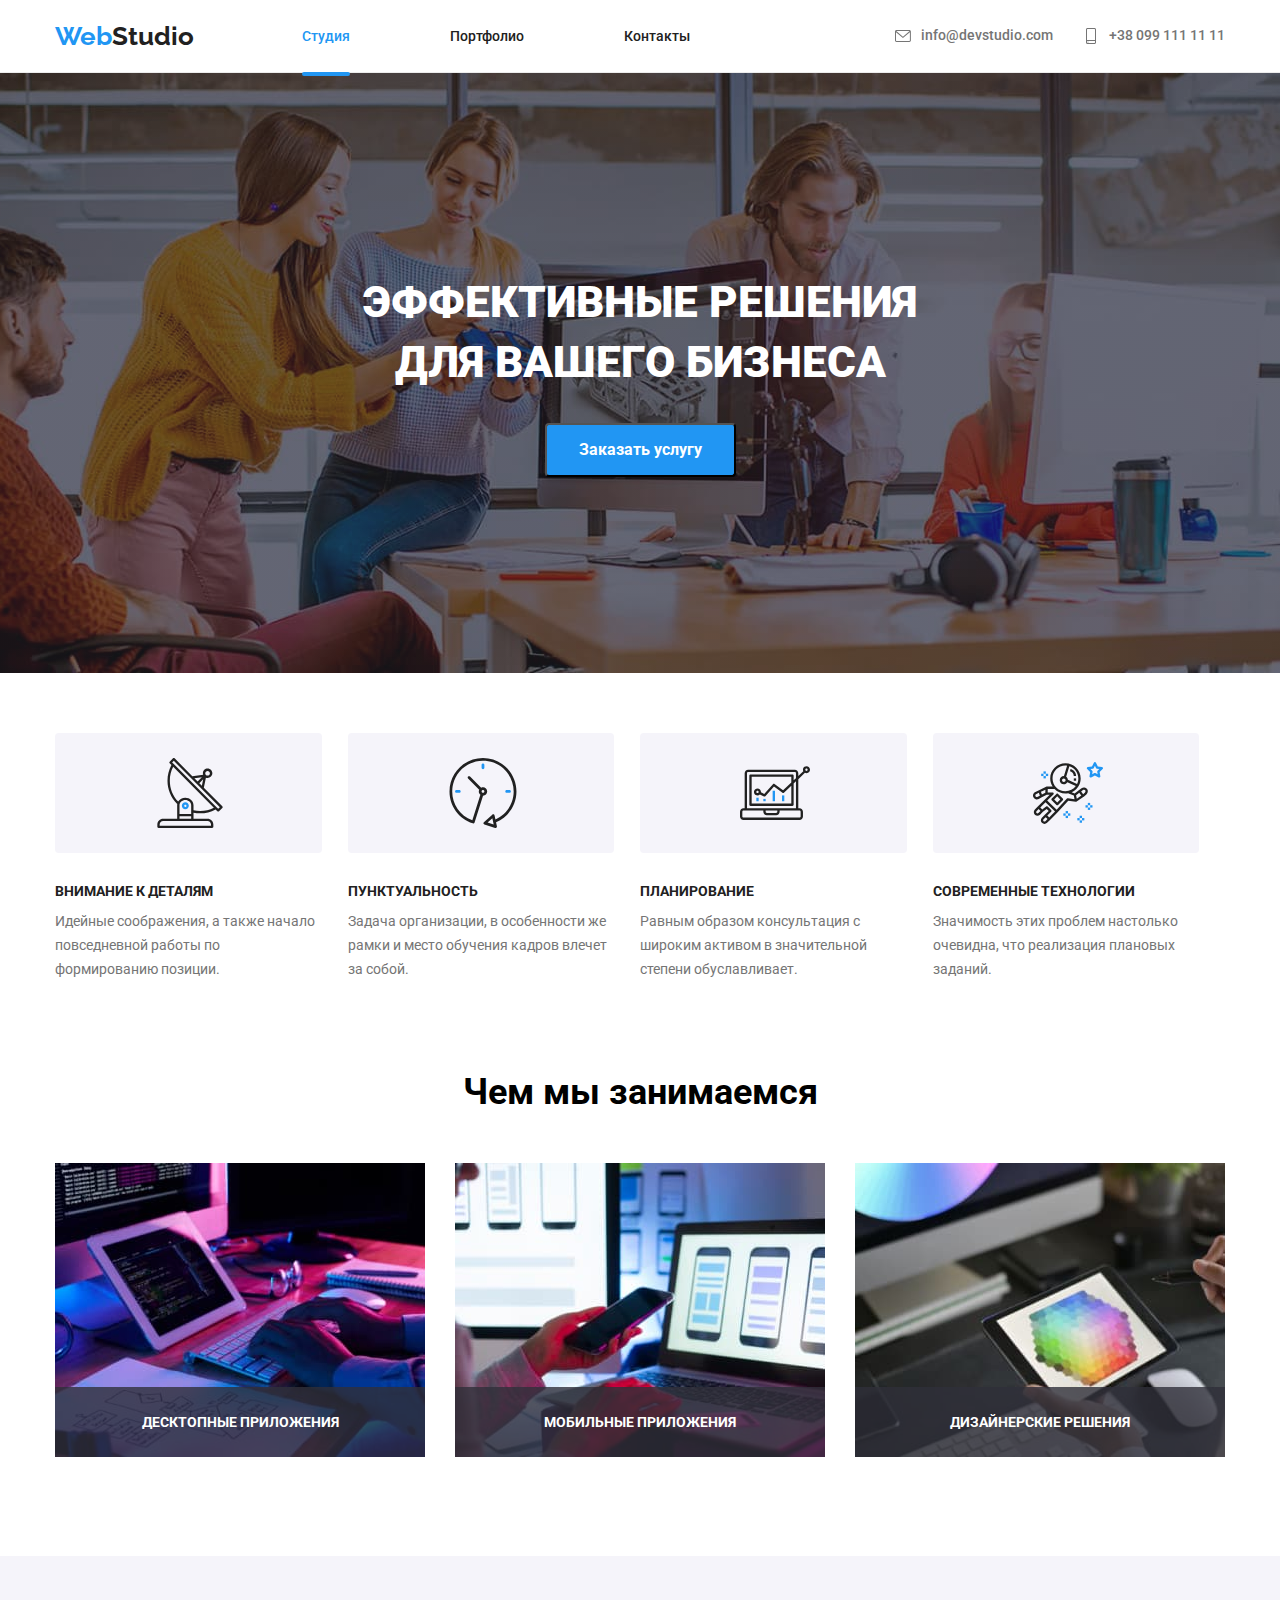
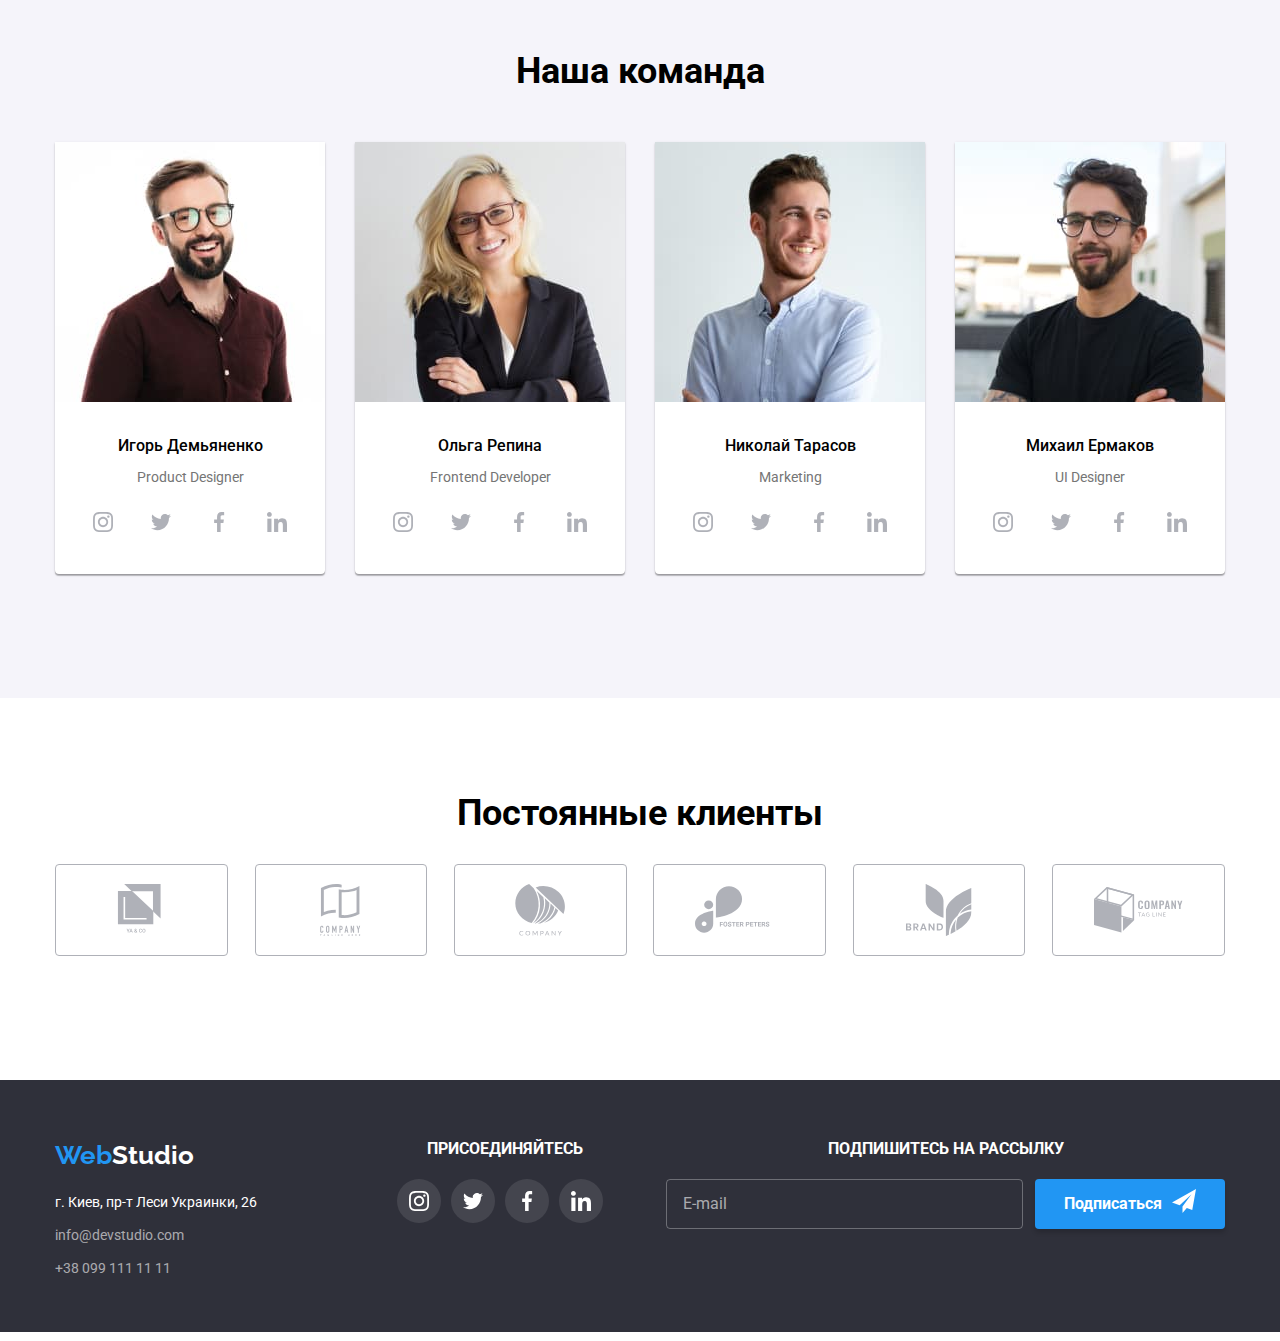
==== commit f3976dce: "Делает отзывчивую верстку" ====
--- a/index.html
+++ b/index.html
@@ -252,7 +252,34 @@
           <h2 class="command">Наша команда</h2>
           <ul class="teams-list">
             <li class="teams">
-              <img src="./img/card1.jpg" alt="card1" width="270" />
+              <picture>
+                <source
+                  srcset="
+                    ./img/comand/desktop/igor-270.jpg    1x,
+                    ./img/comand/desktop/igor-270-2x.jpg 2x,
+                    ./img/comand/desktop/igor-270-3x.jpg 3x
+                  "
+                  media="(min-width: 1200px)"
+                />
+                <source
+                  srcset="
+                    ./img/comand/tablet/igor-354.jpg    1x,
+                    ./img/comand/tablet/igor-354-2x.jpg 2x,
+                    ./img/comand/tablet/igor-354-3x.jpg 3x
+                  "
+                  media="(min-width: 768px)"
+                />
+                <source
+                  srcset="
+                    ./img/comand/mob/igor-480.jpg    1x,
+                    ./img/comand/mob/igor-480-2x.jpg 2x,
+                    ./img/comand/mob/igor-480-3x.jpg 3x
+                  "
+                  media="(max-width: 767px)"
+                />
+                <img src="./img/card1.jpg" alt="card1" width="270" />
+              </picture>
+
               <div class="name-pos">
                 <h3 class="name">Игорь Демьяненко</h3>
                 <p class="position">Product Designer</p>
@@ -305,7 +332,33 @@
               </div>
             </li>
             <li class="teams">
-              <img src="./img/card2.jpg" alt="card2" width="270" />
+              <picture>
+                <source
+                  srcset="
+                    ./img/comand/desktop/olga-270.jpg    1x,
+                    ./img/comand/desktop/olga-270-2x.jpg 2x,
+                    ./img/comand/desktop/olga-270-3x.jpg 3x
+                  "
+                  media="(min-width: 1200px)"
+                />
+                <source
+                  srcset="
+                    ./img/comand/tablet/olga-354.jpg    1x,
+                    ./img/comand/tablet/olga-354-2x.jpg 2x,
+                    ./img/comand/tablet/olga-354-3x.jpg 3x
+                  "
+                  media="(min-width: 768px)"
+                />
+                <source
+                  srcset="
+                    ./img/comand/mob/olga-480.jpg    1x,
+                    ./img/comand/mob/olga-480-2x.jpg 2x,
+                    ./img/comand/mob/olga-480-3x.jpg 3x
+                  "
+                  media="(max-width: 767px)"
+                />
+                <img src="./img/card2.jpg" alt="card2" width="270" />
+              </picture>
               <div class="name-pos">
                 <h3 class="name">Ольга Репина</h3>
                 <p class="position">Frontend Developer</p>
@@ -358,7 +411,34 @@
               </div>
             </li>
             <li class="teams">
-              <img src="./img/card3.jpg" alt="card3" width="270" />
+              <picture>
+                <source
+                  srcset="
+                    ./img/comand/desktop/nikolay-270.jpg    1x,
+                    ./img/comand/desktop/nikolay-270-2x.jpg 2x,
+                    ./img/comand/desktop/nikolay-270-3x.jpg 3x
+                  "
+                  media="(min-width: 1200px)"
+                />
+                <source
+                  srcset="
+                    ./img/comand/tablet/nikolay-354.jpg    1x,
+                    ./img/comand/tablet/nikolay-354-2x.jpg 2x,
+                    ./img/comand/tablet/nikolay-354-3x.jpg 3x
+                  "
+                  media="(min-width: 768px)"
+                />
+                <source
+                  srcset="
+                    ./img/comand/mob/nikolay-480.jpg    1x,
+                    ./img/comand/mob/nikolay-480-2x.jpg 2x,
+                    ./img/comand/mob/nikolay-480-3x.jpg 3x
+                  "
+                  media="(max-width: 767px)"
+                />
+                <img src="./img/card3.jpg" alt="card3" width="270" />
+              </picture>
+
               <div class="name-pos">
                 <h3 class="name">Николай Тарасов</h3>
                 <p class="position">Marketing</p>
@@ -411,7 +491,34 @@
               </div>
             </li>
             <li class="teams">
-              <img src="./img/card4.jpg" alt="card4" width="270" />
+              <picture>
+                <source
+                  srcset="
+                    ./img/comand/desktop/mihail-270.jpg    1x,
+                    ./img/comand/desktop/mihail-270-2x.jpg 2x,
+                    ./img/comand/desktop/mihail-270-3x.jpg 3x
+                  "
+                  media="(min-width: 1200px)"
+                />
+                <source
+                  srcset="
+                    ./img/comand/tablet/mihail-354.jpg    1x,
+                    ./img/comand/tablet/mihail-354-2x.jpg 2x,
+                    ./img/comand/tablet/mihail-354-3x.jpg 3x
+                  "
+                  media="(min-width: 768px)"
+                />
+                <source
+                  srcset="
+                    ./img/comand/mob/mihail-480.jpg    1x,
+                    ./img/comand/mob/mihail-480-2x.jpg 2x,
+                    ./img/comand/mob/mihail-480-3x.jpg 3x
+                  "
+                  media="(max-width: 767px)"
+                />
+                <img src="./img/card4.jpg" alt="card4" width="270" />
+              </picture>
+
               <div class="name-pos">
                 <h3 class="name">Михаил Ермаков</h3>
                 <p class="position">UI Designer</p>
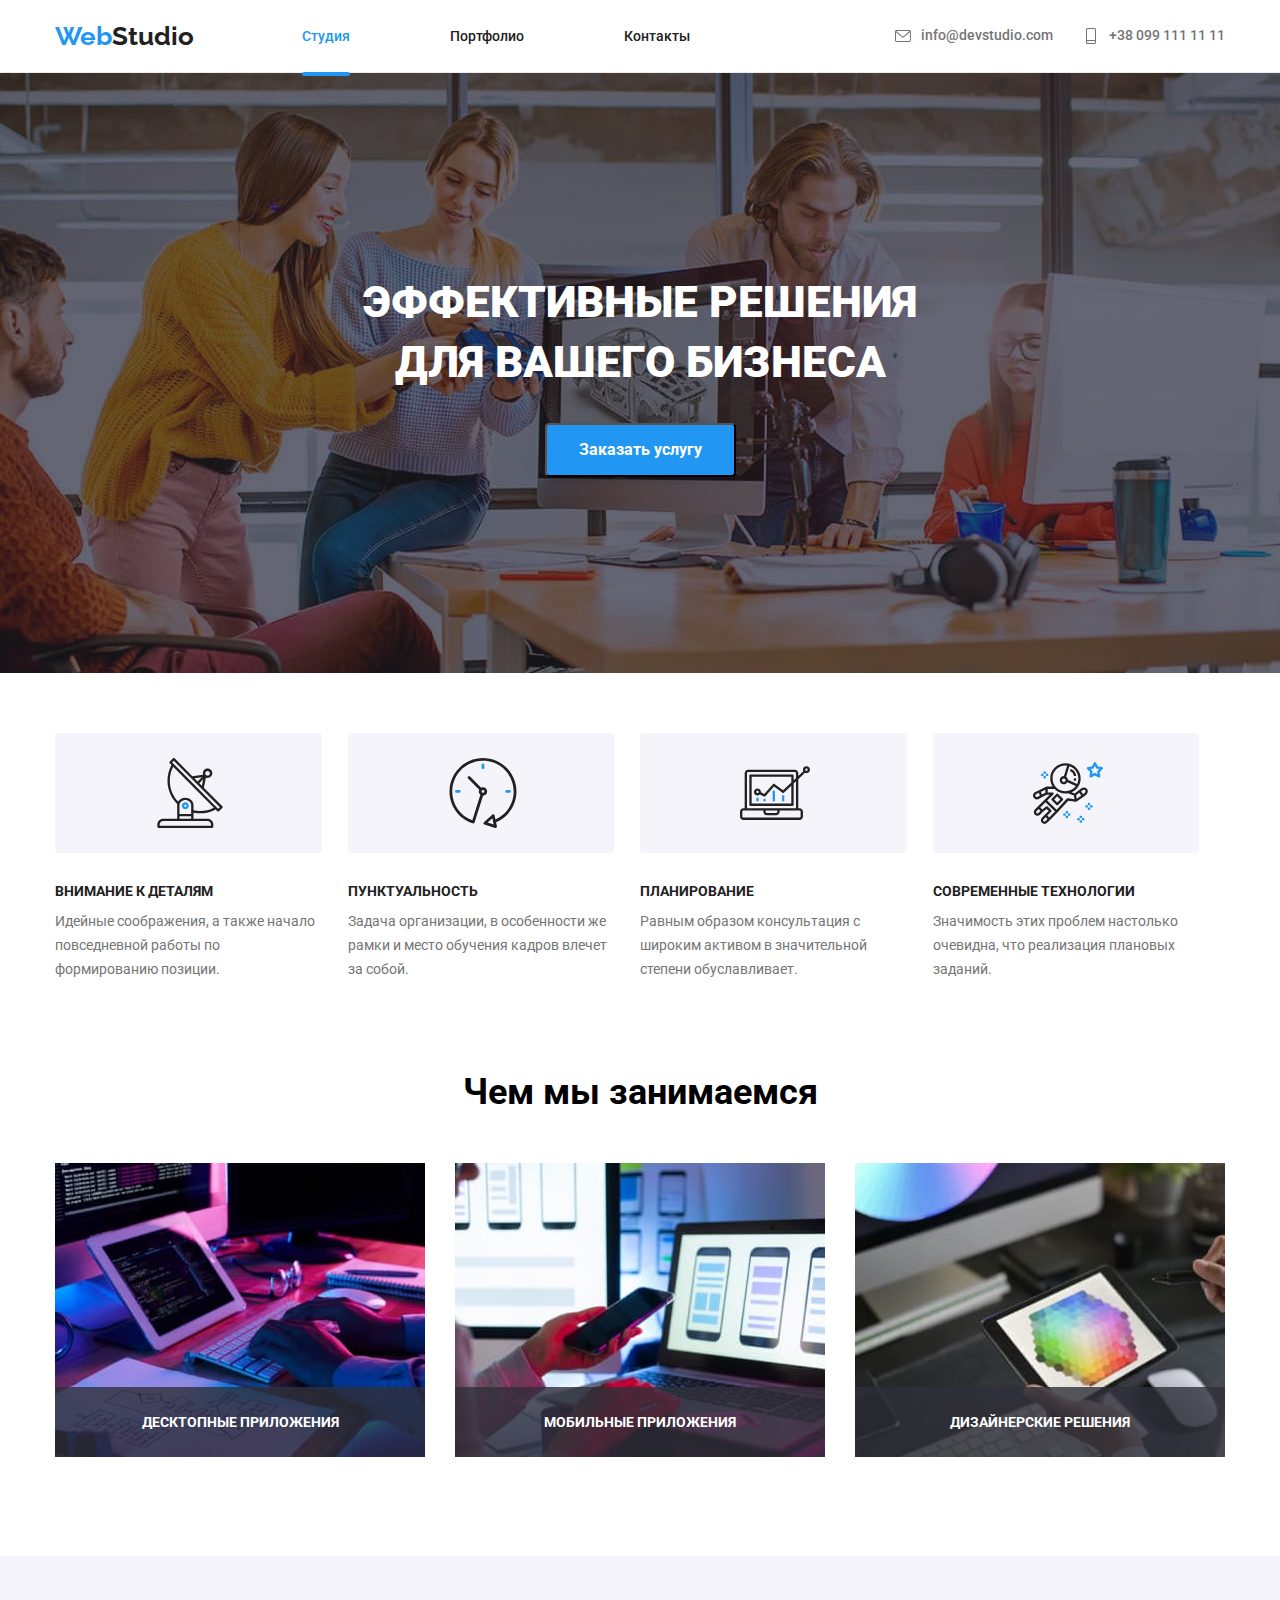
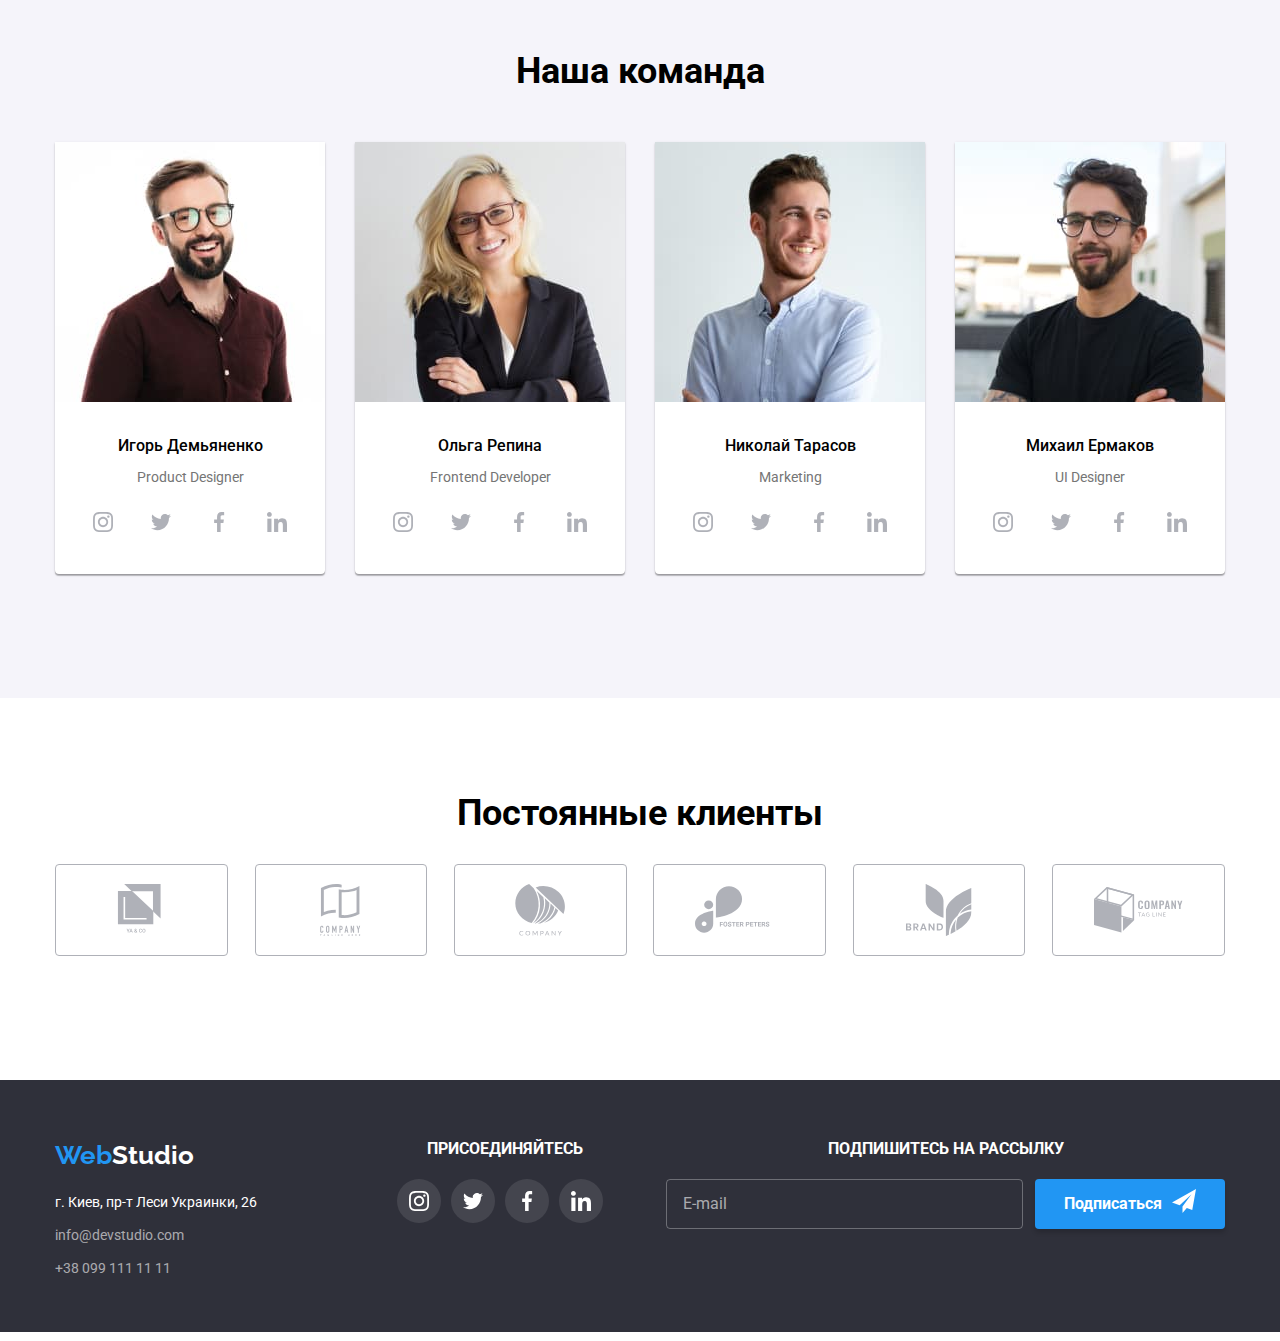
==== commit 3bc7f678: "Делает отзывчивую верстку" ====
--- a/index.html
+++ b/index.html
@@ -230,15 +230,87 @@
           <h2 class="about-us">Чем мы занимаемся</h2>
           <ul class="images">
             <li class="image-menu">
-              <img src="./img/box1.jpg" alt="box1" width="370" />
+              <picture>
+                <source
+                  srcset="
+                    ./img/works/desktop/code.jpg    1x,
+                    ./img/works/desktop/code@2x.jpg 2x
+                  "
+                  media="(min-width: 1200px)"
+                />
+                <source
+                  srcset="
+                    ./img/works/tablet/code.jpg    1x,
+                    ./img/works/tablet/code@2x.jpg 2x
+                  "
+                  media="(min-width: 768px)"
+                />
+                <source
+                  srcset="
+                    ./img/works/mob/code.jpg    1x,
+                    ./img/works/mob/code@2x.jpg 2x
+                  "
+                  media="(max-width: 767px)"
+                />
+                <img src="./img/box1.jpg" alt="box1" width="370" />
+              </picture>
+
               <p class="images-list-item">ДЕСКТОПНЫЕ ПРИЛОЖЕНИЯ</p>
             </li>
             <li class="image-menu">
-              <img src="./img/box2.jpg" alt="box2" width="370" />
+              <picture>
+                <source
+                  srcset="
+                    ./img/works/desktop/mobile.jpg    1x,
+                    ./img/works/desktop/mobile@2x.jpg 2x
+                  "
+                  media="(min-width: 1200px)"
+                />
+                <source
+                  srcset="
+                    ./img/works/tablet/mobile.jpg    1x,
+                    ./img/works/tablet/mobile@2x.jpg 2x
+                  "
+                  media="(min-width: 768px)"
+                />
+                <source
+                  srcset="
+                    ./img/works/mob/mobile.jpg    1x,
+                    ./img/works/mob/mobile@2x.jpg 2x
+                  "
+                  media="(max-width: 767px)"
+                />
+                <img src="./img/box2.jpg" alt="box2" width="370" />
+              </picture>
+
               <p class="images-list-item">МОБИЛЬНЫЕ ПРИЛОЖЕНИЯ</p>
             </li>
             <li class="image-menu">
-              <img src="./img/box3.jpg" alt="box3" width="370" />
+              <picture>
+                <source
+                  srcset="
+                    ./img/works/desktop/grafic.jpg    1x,
+                    ./img/works/desktop/grafic@2x.jpg 2x
+                  "
+                  media="(min-width: 1200px)"
+                />
+                <source
+                  srcset="
+                    ./img/works/tablet/grafic.jpg    1x,
+                    ./img/works/tablet/grafic@2x.jpg 2x
+                  "
+                  media="(min-width: 768px)"
+                />
+                <source
+                  srcset="
+                    ./img/works/mob/grafic.jpg    1x,
+                    ./img/works/mob/grafic@2x.jpg 2x
+                  "
+                  media="(max-width: 767px)"
+                />
+                <img src="./img/box3.jpg" alt="box3" width="370" />
+              </picture>
+
               <p class="images-list-item">ДИЗАЙНЕРСКИЕ РЕШЕНИЯ</p>
             </li>
           </ul>
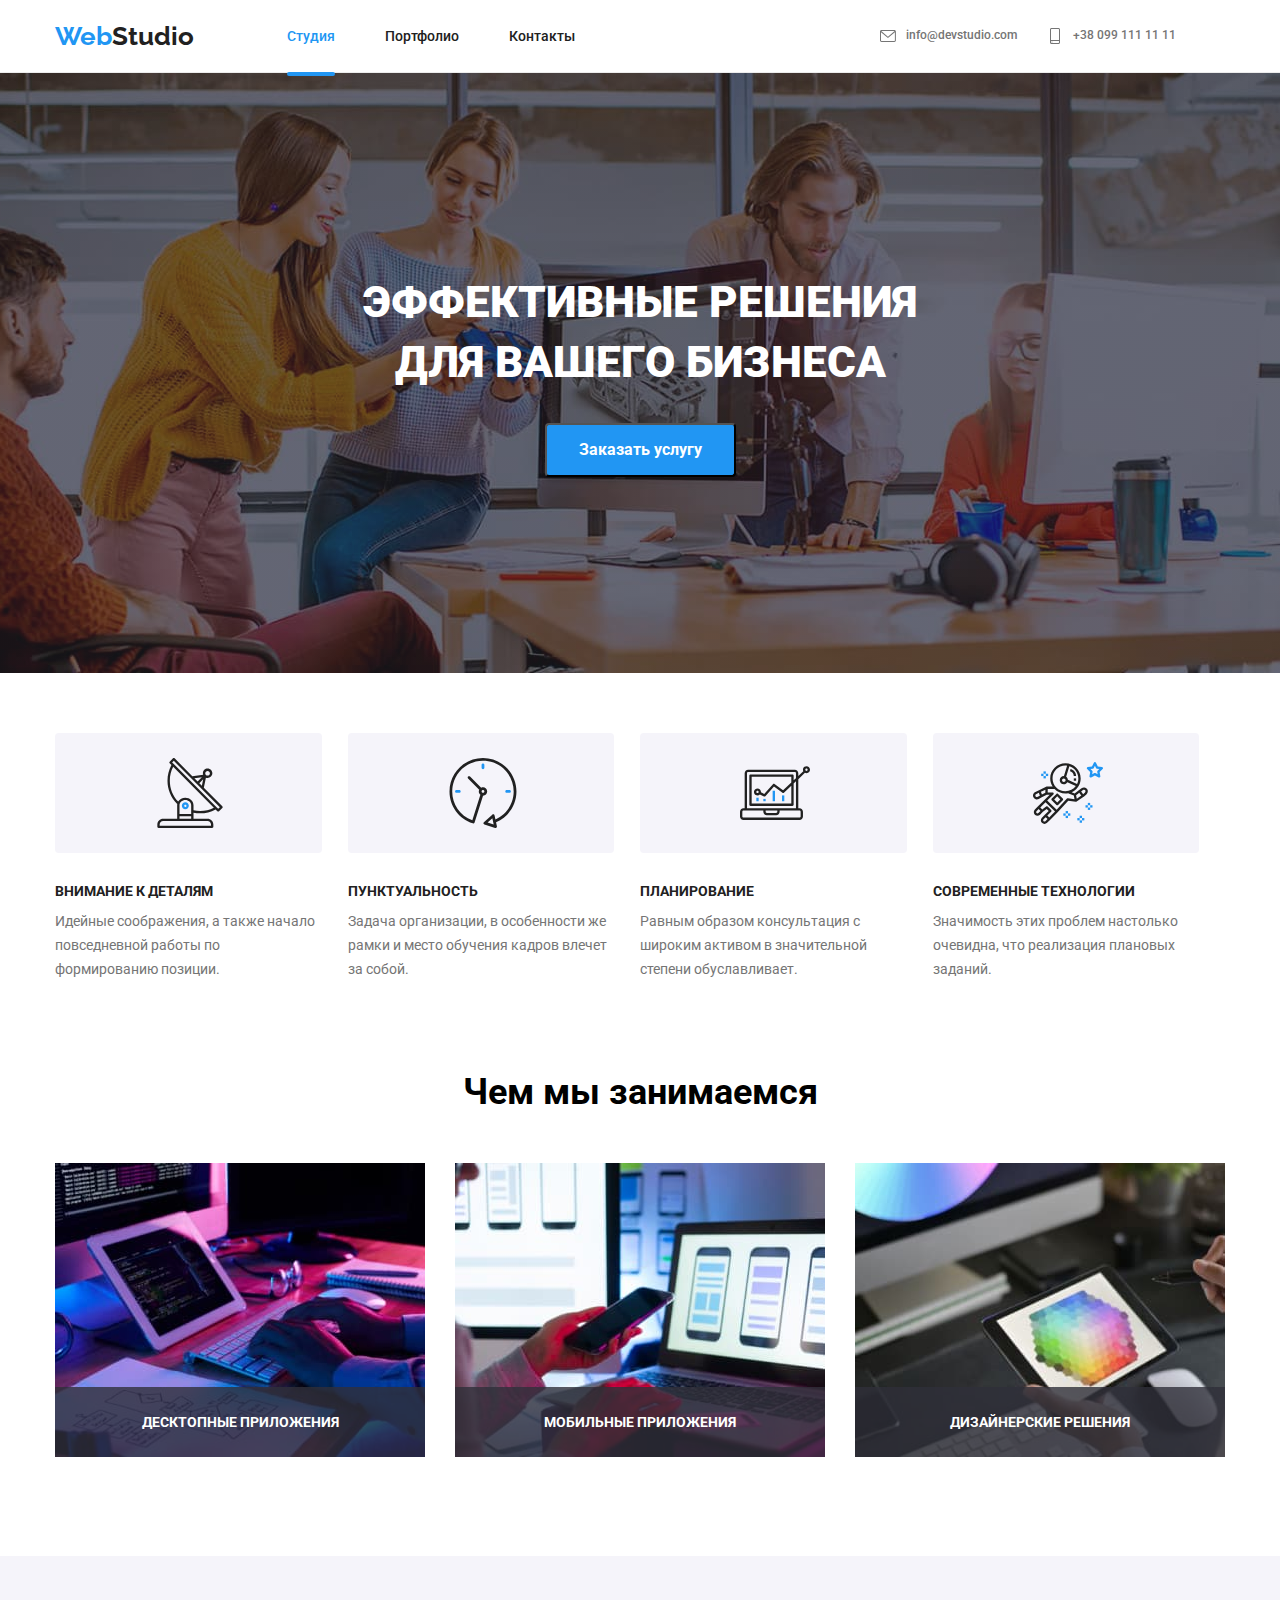
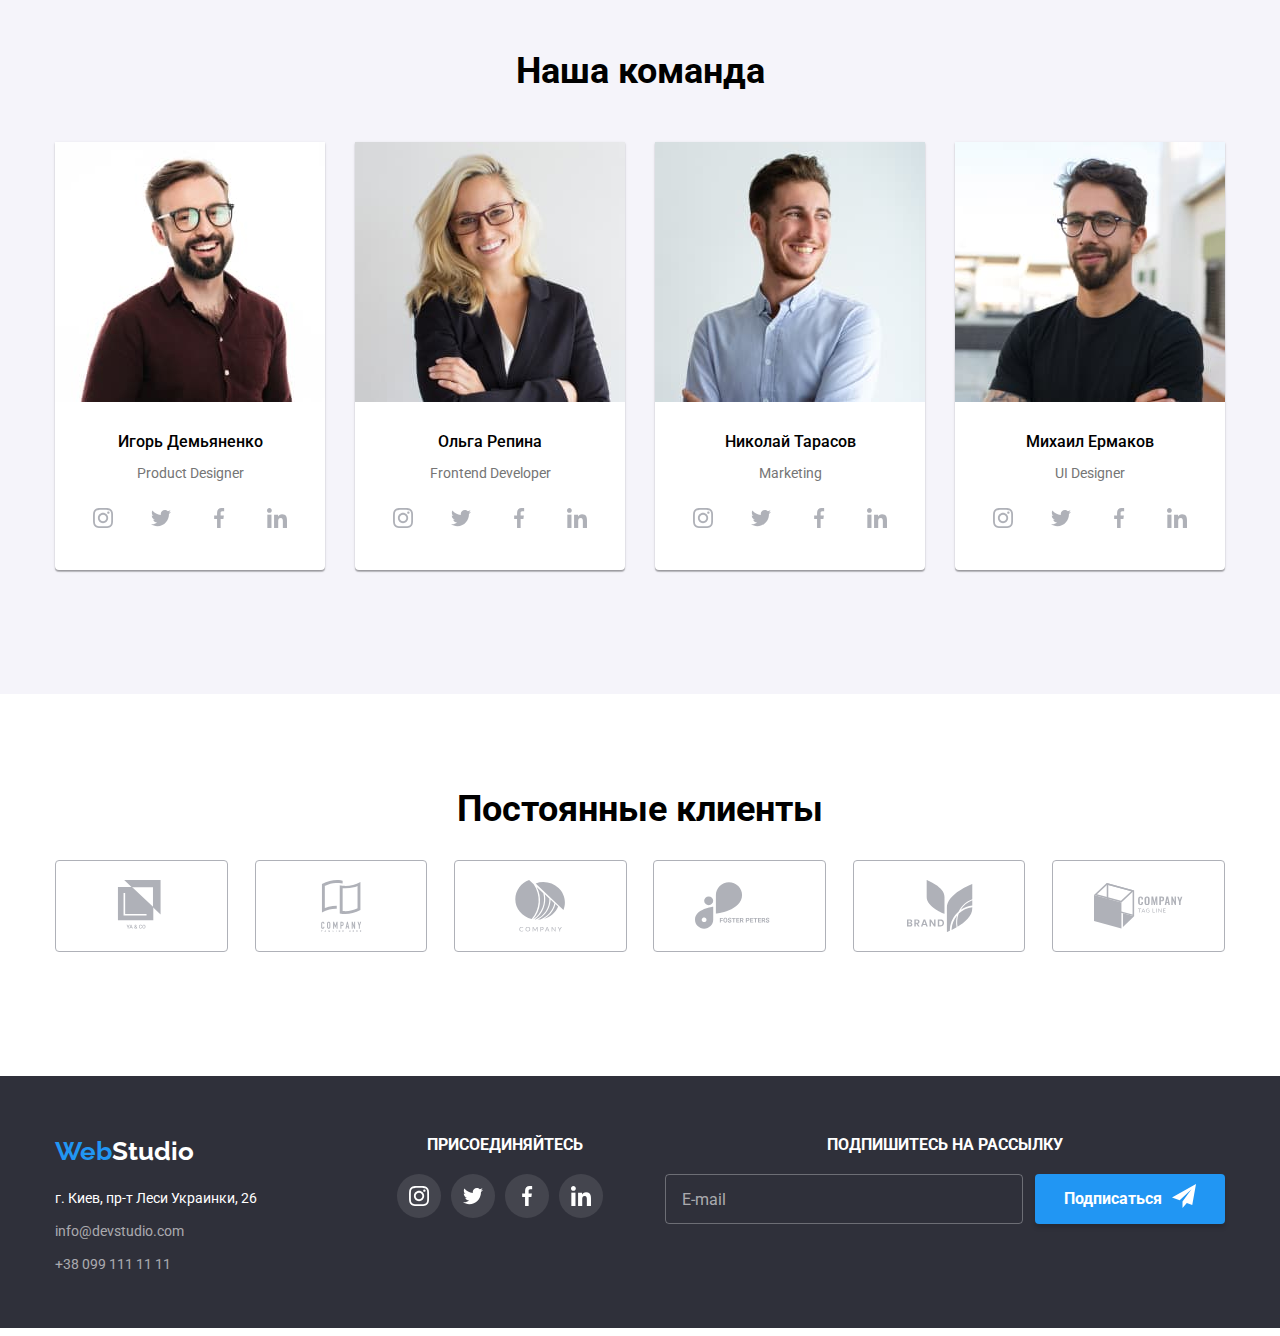
==== commit 293de22e: "Делает отзывчивую верстку" ====
--- a/index.html
+++ b/index.html
@@ -252,7 +252,12 @@
                   "
                   media="(max-width: 767px)"
                 />
-                <img src="./img/box1.jpg" alt="box1" width="370" />
+                <img
+                  class="img-menu"
+                  src="./img/box1.jpg"
+                  alt="box1"
+                  width="370"
+                />
               </picture>
 
               <p class="images-list-item">ДЕСКТОПНЫЕ ПРИЛОЖЕНИЯ</p>
@@ -280,7 +285,12 @@
                   "
                   media="(max-width: 767px)"
                 />
-                <img src="./img/box2.jpg" alt="box2" width="370" />
+                <img
+                  class="img-menu"
+                  src="./img/box2.jpg"
+                  alt="box2"
+                  width="370"
+                />
               </picture>
 
               <p class="images-list-item">МОБИЛЬНЫЕ ПРИЛОЖЕНИЯ</p>
@@ -308,7 +318,12 @@
                   "
                   media="(max-width: 767px)"
                 />
-                <img src="./img/box3.jpg" alt="box3" width="370" />
+                <img
+                  class="img-menu"
+                  src="./img/box3.jpg"
+                  alt="box3"
+                  width="370"
+                />
               </picture>
 
               <p class="images-list-item">ДИЗАЙНЕРСКИЕ РЕШЕНИЯ</p>
@@ -349,7 +364,12 @@
                   "
                   media="(max-width: 767px)"
                 />
-                <img src="./img/card1.jpg" alt="card1" width="270" />
+                <img
+                  class="img-menu"
+                  src="./img/card1.jpg"
+                  alt="card1"
+                  width="270"
+                />
               </picture>
 
               <div class="name-pos">
@@ -429,7 +449,12 @@
                   "
                   media="(max-width: 767px)"
                 />
-                <img src="./img/card2.jpg" alt="card2" width="270" />
+                <img
+                  class="img-menu"
+                  src="./img/card2.jpg"
+                  alt="card2"
+                  width="270"
+                />
               </picture>
               <div class="name-pos">
                 <h3 class="name">Ольга Репина</h3>
@@ -508,7 +533,12 @@
                   "
                   media="(max-width: 767px)"
                 />
-                <img src="./img/card3.jpg" alt="card3" width="270" />
+                <img
+                  class="img-menu"
+                  src="./img/card3.jpg"
+                  alt="card3"
+                  width="270"
+                />
               </picture>
 
               <div class="name-pos">
@@ -588,7 +618,12 @@
                   "
                   media="(max-width: 767px)"
                 />
-                <img src="./img/card4.jpg" alt="card4" width="270" />
+                <img
+                  class="img-menu"
+                  src="./img/card4.jpg"
+                  alt="card4"
+                  width="270"
+                />
               </picture>
 
               <div class="name-pos">
--- a/css/main.min.css
+++ b/css/main.min.css
@@ -1,2 +1,2 @@
-*,*::befor,*::after{box-sizing:inherit}html{box-sizing:border-box}.container{max-width:480px;padding-left:15px;padding-right:15px;margin-left:auto;margin-right:auto;text-align:center}.container:first-child{margin-top:0px}@media (min-width: 768px){.container{max-width:768px}}@media (min-width: 1280px){.container{max-width:1200px}}header{width:100%;padding-bottom:32px;padding-top:32px;border-bottom:1px solid #ececec}@media (min-width: 768px){header{padding-bottom:21px;padding-top:21px}}@media (max-width: 767px){header{position:relative;height:100%;padding-bottom:10px;padding-top:10px}}a{text-decoration:none}a:hover,a:focus{color:#2196f3}li{padding:0px;margin:0px;list-style:none}ul{padding:0px;margin:0px;list-style:none}.link{display:block;text-align:center}@media (max-width: 767px){.link{display:inline-block}}.button{display:inline-block;cursor:pointer;justify-content:center;font-style:normal;font-weight:500;font-size:16px;line-height:1.63em;margin:0px;padding:0px}.button:hover,.button:focus{color:#2196f3;background-color:#fff;box-shadow:0px 4px 4px rgba(0,0,0,0.25)}.button-titel{margin-bottom:34px}@media (max-width: 767px){.button-titel{text-align:left;margin-bottom:40px}}.button-list{display:inline-flex}@media (max-width: 767px){.button-list{margin-bottom:15px}}.header{display:flex;max-width:480px;height:auto}@media (min-width: 768px){.header{max-width:768px;height:100%}}@media (min-width: 1280px){.header{max-width:1200px}}.portfolio-header{border-bottom:1px solid #ececec}.logo-accent{color:#212121}@media (min-width: 1280px){.header-titel{display:flex;align-items:center;justify-content:center}}.navigation{text-align:center}@media (min-width: 768px){.navigation{margin-right:84px;margin-top:16px}}@media (min-width: 1280px){.navigation{display:flex;align-items:center;justify-content:center;margin-right:205px;margin-top:0px}}.navigation .site-nav{justify-content:end;font-family:"Roboto", sans-serif;font-weight:500;font-style:normal;font-size:14px;line-height:1.17em;padding:0px;align-items:center}@media (min-width: 768px){.navigation .site-nav{display:flex}}.menu-button{display:none;width:40px;height:40px;padding:0px;border:none}@media (max-width: 767px){.menu-button{display:inline-flex}}.menu-button .icon-close{display:none}.menu-button.is-open .icon-close{display:block}.menu-button.is-open .icon-menu{display:none}.header-menu{display:flex;background-color:white}@media (max-width: 767px){.header-menu{display:none;position:absolute;max-width:480px;height:393px;top:60px;left:50%;transform:translate(-50%, 0%);padding:60px 140px;box-shadow:0px 4px 8px rgba(0,0,0,0.04),0px 2px 4px rgba(0,0,0,0.08),0px 1px 3px rgba(0,0,0,0.16)}.header-menu.is-open{display:block}}@media (min-width: 1280px){.header-menu{display:flex}}.menu-button-svg{width:40px;height:40px}.link{margin-right:0px}.logo{font-family:"Raleway", sans-serif;color:#2196f3;font-style:normal;font-weight:bold;font-size:24px;line-height:1.38em;margin-right:auto}@media (min-width: 768px){.logo{margin-top:8px}}@media (min-width: 1280px){.logo{font-size:26px;line-height:1.17em;margin-top:0px}}.site-nav-list{display:block}@media (max-width: 767px){.site-nav-list{margin-bottom:40px;display:list-item}}@media (min-width: 768px){.site-nav-list:not(:last-child){margin-right:50px}}@media (min-width: 1280px){.site-nav-list{display:inline-block;padding-right:50px}.site-nav-list:last-child{padding-right:0px}}.site-nav-list .primery-nav{position:relative;color:#2196f3;font-style:normal;font-weight:500;font-size:18px;line-height:1.17em}.site-nav-list .primery-nav::after{position:absolute;content:"";display:block;background-image:url(../img/hover.svg);height:4px;width:100%;background-repeat:no-repeat;background-position:center;background-size:cover;margin-top:8px}@media (min-width: 768px){.site-nav-list .primery-nav::after{margin-top:28px}}@media (min-width: 768px){.site-nav-list .primery-nav{font-size:14px}}@media (min-width: 1280px){.site-nav-list .primery-nav{font-size:14px}}.button-secondary{color:#212121}.button-primery-pf{color:#ffffff;background-color:#2196f3;font-style:normal;font-weight:500;line-height:1.25em;transition:transform 250ms cubic-bezier(0.4, 0, 0.2, 1)}.contacts{font-family:"Roboto", sans-serif;font-style:normal;font-weight:500;font-size:18px;line-height:1.17em;align-items:center;text-align:right;padding:0px;margin-left:auto}@media (min-width: 1280px){.contacts{display:flex;font-size:14px;line-height:1.14em}}.contacts .contacts-list{display:block;margin-right:30px}@media (max-width: 767px){.contacts .contacts-list{margin-bottom:16px}}@media (min-width: 1280px){.contacts .contacts-list{display:inline-block}.contacts .contacts-list:not(:last-child){margin-right:30px}}.contacts .contacts-list:last-child{margin-right:0px}.contacts-mail-tel{color:#757575;display:flex;align-items:center}.contacts-mail-tel:last-child{padding-right:0px}.contacts-mail-tel:hover .contacts-list-svg,.contacts-mail-tel:focus .contacts-list-svg{fill:#2196f3}.contacts-mail-tel .contacts-list-svg{width:16px;width:16px;margin-right:10px;fill:#757575;transition:250ms;transition-timing-function:cubic-bezier(0.4, 0, 0.2, 1)}.mail-svg{width:16px;height:12px}.smartphon-svg{height:16px;width:10px;background-size:contain;background-repeat:no-repeat;background-position-x:center}.main{font-family:"Roboto", sans-serif;width:auto}.button-section{padding-top:60px;padding-bottom:60px}@media (min-width: 1280px){.button-section{padding-top:94px;padding-bottom:94px}}.button-container{text-align:center;align-items:flex-start}.button-container h1{display:none}.button-titel .button{padding:6px 22px}.button-list .buttom{height:54px}.row-button{font-size:16px;font-weight:500;font-style:normal;line-height:1.63em;border:0px;border-radius:4px;margin-right:8px;transition:transform 250ms cubic-bezier(0.4, 0, 0.2, 1)}.row-button:hover,.row-button:focus{color:#fff;background-color:#2196f3}.type-pr-list{padding:0px;display:flex;flex-wrap:wrap;margin:0px}@media (max-width: 767px){.type-pr-list{justify-content:center}}.link-menu{display:block}@media (max-width: 767px){.link-menu{margin-left:0;margin-bottom:30px}}@media (min-width: 768px){.link-menu{flex-basis:calc((100% - 30px) / 2);max-width:354px;margin-left:30px;margin-bottom:30px}.link-menu:nth-child(2n+1){margin-left:0px}}@media (min-width: 1280px){.link-menu{flex-basis:calc((100% - 60px) / 3)}.link-menu:nth-last-child(-n+3){margin-bottom:0px}.link-menu:nth-child(2n+1){margin-left:30px}.link-menu:nth-child(3n+1){margin-left:0px}}.pr-link{display:block;transition:250ms;transition-timing-function:cubic-bezier(0.4, 0, 0.2, 1)}.pr-link:hover,.pr-link:focus{box-shadow:0px 1px 1px rgba(0,0,0,0.12),0px 4px 4px rgba(0,0,0,0.06),1px 4px 6px rgba(0,0,0,0.16)}.projects-hover{position:relative;overflow:hidden;text-align:left}.type-pr{padding:20px 24px;text-align:left;border:1px solid #eeeeee;border-top:0px;margin:0px}.projects{color:#212121;font-style:normal;font-weight:bold;font-size:18px;line-height:2em;margin:0px;margin-bottom:4px}.type{color:#757575;font-style:normal;font-weight:normal;font-size:16px;line-height:1.88em}.wind-hover{display:block;margin:0px;background-color:#2196f3;position:absolute;z-index:4;top:0%;bottom:0%;left:0;right:0;font-size:18px;line-height:1.6em;font-weight:400;color:#fff;padding:63px 24px;opacity:0;transform:translateY(100%);transition:transform 250ms cubic-bezier(0.4, 0, 0.2, 1)}.pr-link:hover .wind-hover,.pr-link:focus .wind-hover{transform:translateY(0%);opacity:1}.main-section{margin-left:auto;margin-right:auto;text-align:center;color:#ffffff;background-color:#2f303a;justify-content:center;background-image:linear-gradient(to right, rgba(47,48,58,0.4), rgba(47,48,58,0.4)),url("../img/main.jpg");background-repeat:no-repeat;background-position:center;background-size:cover}@media (min-width: 480px){.main-section{max-width:480px;height:400px;padding-top:118px;padding-bottom:118px}}@media (min-width: 768px){.main-section{max-width:768px}}@media (min-width: 1280px){.main-section{max-width:1600px;height:600px;padding-top:200px;padding-bottom:200px}}.main-title{margin:0px;margin-bottom:30px;font-style:normal;font-weight:900;text-align:center}@media (min-width: 480px){.main-title{font-size:26px;line-height:1.615em}}@media (min-width: 1280px){.main-title{font-size:44px;line-height:1.36em}}.button-primery-st{color:#ffffff;background-color:#2196f3;font-style:normal;font-weight:bold;font-size:16px;line-height:1.88em;text-align:center;padding:10px 32px;margin-left:auto;margin-right:auto;box-shadow:0px 4px 4px rgba(0,0,0,0.15);border-radius:4px;transition:transform 250ms cubic-bezier(0.4, 0, 0.2, 1)}.button-primery-st:hover,.button-primery-st:focus{color:#2196f3;background-color:#fff;transition:250ms;transition-timing-function:cubic-bezier(0.4, 0, 0.2, 1)}.backdrop{position:fixed;top:0px;left:0px;width:100%;height:100%;background-color:rgba(0,0,0,0.2);z-index:55}.backdrop.is-hidden{opacity:0;pointer-events:none}.modal{position:absolute;top:50%;left:50%;transform:translate(-50%, -50%);text-align:left;min-width:528px;min-height:581px;background-color:#fff;border-radius:4px;color:#757575;padding:40px;font-size:12px;line-height:1.17em;font-family:"Roboto", sans-serif;font-size:12px;line-height:1.17em;font-style:normal;color:#757575}@media (max-width: 767px){.modal{top:38%;min-width:450px;min-height:609px}}@media (min-width: 768px){.modal{min-width:450px;min-height:609px}}.modal>.modal-button-close{position:absolute;width:30px;height:30px;right:7px;top:7px;background-color:#fff;border:1px solid rgba(0,0,0,0.1);border-radius:50%}.modal-button-close:hover{color:#2196f3;font-weight:700}.modal-titel{font-style:700;font-size:20px;line-height:1.17em;font-style:normal;text-align:center;color:#212121;margin:0;margin-bottom:12px}.form-field{display:flex;flex-direction:column}.form-field:not(:last-child){margin-bottom:10px}.form-label{margin-bottom:4px;position:relative}@media (min-width: 480px){.form-label{font-size:12px;line-height:1.17em}}@media (min-width: 1280px){.form-label{font-size:14px;line-height:1.71em}}.form-input{padding:11px 12px 11px 42px;border:1px solid rgba(33,33,33,0.2);border-radius:4px;width:100%;height:40px;outline:none;transition:transform 250ms cubic-bezier(0.4, 0, 0.2, 1)}.form-input:focus{border:1px solid #2196f3}.form-input-check{display:inline-block;width:16px;height:15px;opacity:0}.form-svg{position:relative}.form-inpyt-svg{position:absolute;width:18px;height:18px;padding:3px;left:12px;top:12px;transition:transform 250ms cubic-bezier(0.4, 0, 0.2, 1)}.form-input:focus+* .form-inpyt-svg{fill:#2196f3}.form-coment{padding:12px 16px;resize:none;border:1px solid rgba(33,33,33,0.2);border-radius:4px;outline:none}.form-coment:focus{border:1px solid #2196f3}.form-field-check{margin-top:20px;font-size:14px;line-height:1.71em;font-weight:400;display:flex;align-items:center;justify-content:center}.check{content:"";position:absolute;width:17px;height:17px;background-image:url(../img/check.svg);left:0;top:1px;background-repeat:no-repeat;background-size:contain}.form-input-check:checked+.check{background-image:url(../img/Check3.svg)}.agreed{color:#2196f3}.check-button{display:block;margin:30px auto 0px;padding:10px 55px;color:#fff;background-color:#2196f3;box-shadow:0px 4px 4px rgba(0,0,0,0.15);border-radius:4px;border:none;font-size:16px;line-height:1.875em;font-weight:700}.container-about{display:flex;padding-top:94px;padding-bottom:94px}@media (min-width: 480px){.container-about{padding-top:60px;padding-bottom:60px}}.main-about{padding:0px;margin:0px;width:100%}@media (max-width: 767px){.main-about{display:block}}@media (min-width: 768px){.main-about{display:flex;flex-wrap:wrap}}@media (min-width: 1280px){.main-about{flex-wrap:nowrap}}.main-about .list-item{display:inline-block;justify-content:space-between}@media (max-width: 767px){.main-about .list-item{margin:0px;min-width:100%;margin-bottom:30px}.main-about .list-item:last-child{margin-bottom:0px}}@media (min-width: 768px){.main-about .list-item{width:calc((100% - 30px) / 2);margin-right:30px;margin-bottom:30px;text-align:left}.main-about .list-item:nth-child(2n){margin-right:0px}}@media (min-width: 1280px){.main-about .list-item{width:270px;margin-right:26px}.main-about .list-item:nth-child(2n){margin-right:26px}}.list-item:last-child,.network-list li:last-child{margin-right:0px}.advantages{color:#212121;font-style:normal;font-weight:bold;font-size:14px;line-height:1.17em;margin:0px}@media (max-width: 767px){.advantages{text-align:center}}.notes{color:#757575;font-style:normal;font-weight:normal;font-size:14px;line-height:1.71em;margin:0px;padding-top:10px}.list-item::before{content:"";display:block;height:120px;border-radius:4px;background-repeat:no-repeat;background-position:100px 25px;background-color:#f5f4fa;margin-bottom:30px}@media (max-width: 767px){.list-item::before{background-position:50% 50%}}.list-item.attention::before{background-image:url(../img/antenna.svg)}.list-item.pynctuality::before{background-image:url(../img/clock.svg)}.list-item.planning::before{background-image:url(../img/diagram.svg)}.list-item.technology::before{background-image:url(../img/astronaut.svg)}.adout-us-img{text-align:inherit;margin:0px}@media (min-width: 480px){.adout-us-img{padding-bottom:0px}}@media (min-width: 1280px){.adout-us-img{padding-bottom:94px}}.adout-us-img .images{margin:0px;padding:0px}.images-list{display:none}@media (min-width: 1280px){.images-list{display:block;flex-wrap:wrap}}.about-us{display:block;font-family:Roboto;font-style:normal;font-weight:700;font-size:36px;line-height:1.16em;text-align:center;margin:0px;margin-bottom:50px}.images{display:inline-flex}.images .image-menu:last-child{margin-right:0px}.image-menu{position:relative;flex-basis:calc((100%-30) / 3);margin-right:30px}.image-menu img{display:block}.images-list-item{width:100%;background:rgba(47,48,58,0.8);margin:0px;position:absolute;bottom:0;left:0;font-size:14px;line-height:1.17em;color:#fff;font-weight:700;text-align:center;justify-content:center;padding-top:27px;padding-bottom:27px}.our-teams{background-color:#f5f4fa;text-align:center;padding:0px;padding-bottom:94px;padding-top:94px;padding-left:0px}@media (max-width: 767px){.our-teams{padding-top:60px}}.command{font-style:normal;font-weight:bold;font-size:36px;line-height:1.17em;text-align:center;margin:0px;margin-bottom:50px}.teams-list{margin:0px;padding-left:0px}.teams{display:inline-block;background-color:#fff;padding-bottom:30px;box-shadow:0px 1px 3px rgba(0,0,0,0.12),0px 1px 1px rgba(0,0,0,0.14),0px 2px 1px rgba(0,0,0,0.2);border-radius:0px 0px 4px 4px}.teams:last-child{margin-right:0px}@media (max-width: 767px){.teams{padding:0px;margin:0px}.teams:not(:last-child){margin-bottom:30px}}@media (min-width: 768px){.teams{flex-basis:calc((100% - 30px) / 2);margin-right:30px;margin-bottom:30px}.teams:nth-child(2n){margin-right:0px}}@media (min-width: 768px) and (min-width: 1280px){.teams{flex-basis:calc((100% - 30px) / 4)}.teams:not(:last-child){margin-right:26px}}.name-pos{padding-top:30px}.name{font-style:normal;font-weight:500;font-size:16px;line-height:1.19em;margin:0px;margin-bottom:10px}.position{color:#757575;font-style:normal;font-weight:normal;font-size:14px;line-height:1.19em;font-style:normal}.social-icon .social-icon-item{display:inline-flex}.social-icon-item:not(:last-child){margin-right:10px}.sosial-icon-svg{width:20px;height:20px;transition:250ms;transition-timing-function:cubic-bezier(0.4, 0, 0.2, 1)}.social-icon-link{height:44px;width:44px;display:flex;justify-content:center;align-items:center;border-radius:50%;fill:#afb1b8}.social-icon-link:focus,.social-icon-link:hover{background-color:#2196f3}.social-icon-link:focus .sosial-icon-svg,.social-icon-link:hover .sosial-icon-svg{fill:#fff}.customed-container{text-align:center;padding-top:60px;padding-bottom:60px}@media (min-width: 1280px){.customed-container{padding-top:94px;padding-bottom:94px}}.customed-container h2{font-size:36px;line-height:1.17em;margin:0px}@media (max-width: 767px){.customed-container h2{font-size:28px}}.customed{display:flex;margin-top:50px}@media (min-width: 480px){.customed{margin-top:30px;display:flex;flex-wrap:wrap}}@media (min-width: 1280px){.customed{flex-wrap:nowrap}}.customed-item{border:1px solid #afb1b8;border-radius:4px;margin-right:30px}@media (max-width: 767px){.customed-item{flex-basis:calc((100% - 30px) / 2);margin-right:26px;margin-bottom:30px}.customed-item:nth-child(2n){margin-right:0px}}@media (min-width: 768px){.customed-item{flex-basis:calc((100% - 30px) / 3);margin-right:15px;margin-bottom:30px}.customed-item:nth-child(3n){margin-right:0px}}@media (min-width: 1280px){.customed-item{margin-right:27px}.customed-item:nth-child(3n){margin-right:26px}.customed-item:last-child{margin-right:0px}}.customed-item:focus,.customed-item:hover{border:1px solid #2196f3;border-radius:4px;transition:250ms;transition-timing-function:cubic-bezier(0.4, 0, 0.2, 1)}.customed-link{height:90px;width:170px;display:flex;justify-content:center;align-items:center;fill:#afb1b8;background-size:cover}@media (max-width: 767px){.customed-link{width:210px}}.customed-link-svg{width:89px;height:52px;transition:250ms;transition-timing-function:cubic-bezier(0.4, 0, 0.2, 1)}.customed-item:focus .customed-link-svg,.customed-item:hover .customed-link-svg{fill:#2196f3}.footer{margin-left:auto;margin-right:auto;align-items:center;font-family:"Roboto", sans-serif;justify-content:center;background-color:#2f303a;padding-top:60px;padding-bottom:60px}@media (max-width: 767px){.footer{max-width:480px;height:603px}}@media (min-width: 768px){.footer{max-width:768px;height:463px;padding:65px 89px 60px 76px}}@media (min-width: 1280px){.footer{max-width:1600px;height:252px;padding:60px 15px}}@media (min-width: 1280px){.container.footer-cont{display:flex}}@media (min-width: 768px){.footer-adress-sicial-wrapper{display:flex}}@media (min-width: 768px){.footer-wrapper{margin-right:auto}}@media (min-width: 1280px){.footer-wrapper{margin-right:70px;text-align:left}}.logo-footer{font-family:"Raleway", sans-serif;color:#2196f3;font-style:normal;font-weight:bold;font-size:26px;line-height:1.19em}.logo-ac-footer{color:#fff}.address{font-family:"Roboto", sans-serif;font-style:normal;color:#fff;font-weight:normal;font-size:14px;line-height:1.71em}@media (min-width: 480px){.address{margin-bottom:8px}}@media (min-width: 1280px){.address{margin-bottom:9px}}.adresss-footer{margin:0px}@media (min-width: 480px){.adresss-footer{margin-top:20px;margin-bottom:60px}}.mail-tel{display:block;font-family:"Roboto", sans-serif;font-style:normal;color:#ffffff99;font-weight:normal;font-size:14px;line-height:1.71em;margin-bottom:9px}@media (min-width: 480px){.join-footer{margin-bottom:60px}}@media (min-width: 1280px){.join-footer{margin-left:70px}}.join-footer b{display:block;color:#fff;margin-bottom:20px}.join-list{display:flex}@media (max-width: 767px){.join-list{justify-content:center}}.join-list li{margin-right:10px}.join{display:inline-block;height:44px;width:44px;background-color:rgba(255,255,255,0.1);border-radius:50%;background-position:center;background-repeat:no-repeat;background-size:20px}.join.inst{background-image:url(../img/instagram.svg)}.join.twitter{background-image:url(../img/twitter.svg)}.join.facebook{background-image:url(../img/facebook.svg)}.join.linkedin{background-image:url(../img/linkedin.svg)}.join:hover,.join:focus{background-color:#2196f3;transition:250ms;transition-timing-function:cubic-bezier(0.4, 0, 0.2, 1)}.footer-subscribe{margin-left:auto}.footer-subscribe b{display:block;color:#fff;margin-bottom:20px}@media (min-width: 480px){.form-footer{display:inline-block;text-align:center}}@media (min-width: 1280px){.form-footer{display:flex}}.foter-input{width:357px;height:50px;display:block;padding:16px;font-size:16px;line-height:1.25em;border:1px solid rgba(255,255,255,0.3);border-radius:4px;margin-right:12px;background-color:inherit;color:rgba(255,255,255,0.6)}@media (min-width: 480px){.foter-input{margin-right:0px;margin-bottom:20px}}.foter-input::placeholder{color:rgba(255,255,255,0.6);font-size:16px;line-height:1.25em}.button-subscribe{background-color:#2196f3;box-shadow:0px 4px 4px rgba(0,0,0,0.15);border-radius:4px;color:#fff;font-size:16px;line-height:1.875em;font-weight:700;padding:10px 29px;border:none}@media (min-width: 480px){.button-subscribe{display:inline-flex;flex-direction:row-reverse}}@media (min-width: 1280px){.button-subscribe{display:flex;margin-left:12px;height:50px}}.button-subscribe:hover{background-color:#fff;color:#2196f3}.button-subscribe:hover .footer-subscribe-svg{fill:#2196f3}.footer-subscribe-svg{width:24px;height:24px;fill:white;margin-left:10px}
+*,*::befor,*::after{box-sizing:inherit}html{box-sizing:border-box}.container{width:100%;padding-left:15px;padding-right:15px;margin-left:auto;margin-right:auto;text-align:center}.container:first-child{margin-top:0px}@media (min-width: 480px){.container{max-width:480px}}@media (min-width: 768px){.container{max-width:768px}}@media (min-width: 1280px){.container{max-width:1200px}}header{width:100%;padding-bottom:32px;padding-top:32px;border-bottom:1px solid #ececec}@media (min-width: 768px){header{padding-bottom:21px;padding-top:21px}}@media (max-width: 767px){header{position:relative;height:100%;padding-bottom:10px;padding-top:10px}}a{text-decoration:none}a:hover,a:focus{color:#2196f3}li{padding:0px;margin:0px;list-style:none}ul{padding:0px;margin:0px;list-style:none}.link{display:block;text-align:center}@media (max-width: 767px){.link{display:inline-block}}.button{display:inline-block;cursor:pointer;justify-content:center;font-style:normal;font-weight:500;font-size:16px;line-height:1.63em;margin:0px;padding:0px}.button:hover,.button:focus{color:#2196f3;background-color:#fff;box-shadow:0px 4px 4px rgba(0,0,0,0.25)}.button-titel{margin-bottom:34px}@media (max-width: 767px){.button-titel{text-align:left;margin-bottom:40px}}.button-list{display:inline-flex}@media (max-width: 767px){.button-list{margin-bottom:15px}}.header{display:flex;max-width:480px;height:auto}@media (min-width: 768px){.header{max-width:768px;height:100%}}@media (min-width: 1280px){.header{max-width:1200px}}.portfolio-header{border-bottom:1px solid #ececec}.logo-accent{color:#212121}@media (min-width: 1280px){.header-titel{display:flex;align-items:center;justify-content:center}}.navigation{text-align:center}@media (min-width: 768px){.navigation{margin-right:84px;display:flex;align-items:center}}@media (min-width: 1280px){.navigation{display:flex;align-items:center;justify-content:center;margin-right:305px;margin-top:0px}}.navigation .site-nav{justify-content:end;font-family:"Roboto", sans-serif;font-weight:500;font-style:normal;font-size:14px;line-height:1.17em;padding:0px;align-items:center}@media (min-width: 768px){.navigation .site-nav{display:flex}}.menu-button{display:none;width:40px;height:40px;padding:0px;border:none}@media (max-width: 767px){.menu-button{display:inline-flex}}.menu-button .icon-close{display:none}.menu-button.is-open .icon-close{display:block}.menu-button.is-open .icon-menu{display:none}.header-menu{display:flex;background-color:white}@media (max-width: 767px){.header-menu{display:none;position:absolute;max-width:480px;height:393px;top:60px;left:50%;transform:translate(-50%, 0%);padding:60px 140px;box-shadow:0px 4px 8px rgba(0,0,0,0.04),0px 2px 4px rgba(0,0,0,0.08),0px 1px 3px rgba(0,0,0,0.16)}.header-menu.is-open{display:block}}@media (min-width: 1280px){.header-menu{display:flex}}.menu-button-svg{width:40px;height:40px}.link{margin-right:0px}.logo{font-family:"Raleway", sans-serif;color:#2196f3;font-style:normal;font-weight:bold;font-size:24px;line-height:1.38em;margin-right:auto}@media (min-width: 768px){.logo{margin-right:88px}}@media (min-width: 1280px){.logo{font-size:26px;line-height:1.17em;margin-top:0px;margin-right:93px}}.site-nav-list{display:block}@media (max-width: 767px){.site-nav-list{margin-bottom:40px;display:list-item}}@media (min-width: 768px){.site-nav-list:not(:last-child){margin-right:50px}}@media (min-width: 1280px){.site-nav-list{display:inline-block}.site-nav-list:last-child{padding-right:0px}}.site-nav-list .primery-nav{position:relative;color:#2196f3;font-style:normal;font-weight:500;font-size:18px;line-height:1.17em}.site-nav-list .primery-nav::after{position:absolute;content:"";display:block;background-image:url(../img/hover.svg);height:4px;width:100%;background-repeat:no-repeat;background-position:center;background-size:cover;margin-top:8px}@media (min-width: 768px){.site-nav-list .primery-nav::after{margin-top:28px}}@media (min-width: 768px){.site-nav-list .primery-nav{font-size:14px}}@media (min-width: 1280px){.site-nav-list .primery-nav{font-size:14px}}.button-secondary{color:#212121}.button-primery-pf{color:#ffffff;background-color:#2196f3;font-style:normal;font-weight:500;line-height:1.25em;transition:transform 250ms cubic-bezier(0.4, 0, 0.2, 1)}.contacts{font-family:"Roboto", sans-serif;font-style:normal;font-weight:500;font-size:18px;line-height:1.17em;align-items:center;text-align:right;padding:0px;margin-left:auto}@media (min-width: 1280px){.contacts{display:flex;font-size:14px;line-height:1.14em}}@media (min-width: 768px){.contacts{font-size:12px}}.contacts .contacts-list{display:block}@media (max-width: 767px){.contacts .contacts-list{margin-bottom:16px}}@media (min-width: 768px){.contacts .contacts-list{margin-bottom:8px}}@media (min-width: 1280px){.contacts .contacts-list{display:inline-block;margin-right:30px;margin-bottom:0px}.contacts .contacts-list:not(:last-child){margin-right:30px}}.contacts .contacts-list:last-child{margin-right:0px;margin-bottom:0px}.contacts-mail-tel{color:#757575;display:flex;align-items:center}.contacts-mail-tel:last-child{padding-right:0px}.contacts-mail-tel:hover .contacts-list-svg,.contacts-mail-tel:focus .contacts-list-svg{fill:#2196f3}.contacts-mail-tel .contacts-list-svg{width:16px;width:16px;margin-right:10px;fill:#757575;transition:250ms;transition-timing-function:cubic-bezier(0.4, 0, 0.2, 1)}.mail-svg{width:16px;height:12px}.smartphon-svg{height:16px;width:10px;background-size:contain;background-repeat:no-repeat;background-position-x:center}.main{font-family:"Roboto", sans-serif;width:auto}.button-section{padding-top:60px;padding-bottom:60px}@media (min-width: 1280px){.button-section{padding-top:94px;padding-bottom:94px}}.button-container{text-align:center;align-items:flex-start}.button-container h1{display:none}.button-titel .button{padding:6px 22px}.button-list .buttom{height:54px}.row-button{font-size:16px;font-weight:500;font-style:normal;line-height:1.63em;border:0px;border-radius:4px;margin-right:8px;transition:transform 250ms cubic-bezier(0.4, 0, 0.2, 1)}.row-button:hover,.row-button:focus{color:#fff;background-color:#2196f3}.type-pr-list{padding:0px;display:flex;flex-wrap:wrap;margin:0px}@media (max-width: 767px){.type-pr-list{justify-content:center}}.link-menu{display:block}@media (max-width: 767px){.link-menu{margin-left:0;margin-bottom:30px}}@media (min-width: 768px){.link-menu{flex-basis:calc((100% - 30px) / 2);max-width:354px;margin-left:30px;margin-bottom:30px}.link-menu:nth-child(2n+1){margin-left:0px}}@media (min-width: 1280px){.link-menu{flex-basis:calc((100% - 60px) / 3)}.link-menu:nth-last-child(-n+3){margin-bottom:0px}.link-menu:nth-child(2n+1){margin-left:30px}.link-menu:nth-child(3n+1){margin-left:0px}}.img-menu{display:block;max-width:100%}.pr-link{display:block;transition:250ms;transition-timing-function:cubic-bezier(0.4, 0, 0.2, 1)}.pr-link:hover,.pr-link:focus{box-shadow:0px 1px 1px rgba(0,0,0,0.12),0px 4px 4px rgba(0,0,0,0.06),1px 4px 6px rgba(0,0,0,0.16)}.projects-hover{position:relative;overflow:hidden;text-align:left}.type-pr{padding:20px 24px;text-align:left;border:1px solid #eeeeee;border-top:0px;margin:0px}.projects{color:#212121;font-style:normal;font-weight:bold;font-size:18px;line-height:2em;margin:0px;margin-bottom:4px}.type{color:#757575;font-style:normal;font-weight:normal;font-size:16px;line-height:1.88em}.wind-hover{display:block;margin:0px;background-color:#2196f3;position:absolute;z-index:4;top:0%;bottom:0%;left:0;right:0;font-size:18px;line-height:1.6em;font-weight:400;color:#fff;padding:63px 24px;opacity:0;transform:translateY(100%);transition:transform 250ms cubic-bezier(0.4, 0, 0.2, 1)}.pr-link:hover .wind-hover,.pr-link:focus .wind-hover{transform:translateY(0%);opacity:1}.main-section{max-width:480px;height:400px;background-image:linear-gradient(to right, rgba(47,48,58,0.4), rgba(47,48,58,0.4)),url("../img/images-hero/header-480.jpg");padding-top:118px;padding-bottom:118px;margin-left:auto;margin-right:auto;text-align:center;color:#ffffff;background-color:#2f303a;justify-content:center;background-repeat:no-repeat;background-position:center;background-size:cover}@media (min-width: 768px){.main-section{max-width:768px;background-image:linear-gradient(to right, rgba(47,48,58,0.4), rgba(47,48,58,0.4)),url("../img/images-hero/header-768.jpg")}}@media (min-width: 1280px){.main-section{max-width:1600px;height:600px;padding-top:200px;padding-bottom:200px;background-image:linear-gradient(to right, rgba(47,48,58,0.4), rgba(47,48,58,0.4)),url("../img/images-hero/header-1200.jpg")}}@media (min-resolution: 2dppx){.main-section{background-image:linear-gradient(to right, rgba(47,48,58,0.4), rgba(47,48,58,0.4)),url("../img/images-hero/header-480-2x.jpg")}}@media (min-resolution: 2dppx) and (min-width: 768px){.main-section{background-image:linear-gradient(to right, rgba(47,48,58,0.4), rgba(47,48,58,0.4)),url("../img/images-hero/header-768-2x.jpg")}}@media (min-resolution: 2dppx) and (min-width: 1280px){.main-section{background-image:linear-gradient(to right, rgba(47,48,58,0.4), rgba(47,48,58,0.4)),url("../img/images-hero/header-1200-2x.jpg")}}.main-title{margin:0px;margin-bottom:30px;font-style:normal;font-weight:900;text-align:center}@media (min-width: 480px){.main-title{font-size:26px;line-height:1.615em}}@media (min-width: 1280px){.main-title{font-size:44px;line-height:1.36em}}.button-primery-st{color:#ffffff;background-color:#2196f3;font-style:normal;font-weight:bold;font-size:16px;line-height:1.88em;text-align:center;padding:10px 32px;margin-left:auto;margin-right:auto;box-shadow:0px 4px 4px rgba(0,0,0,0.15);border-radius:4px;transition:transform 250ms cubic-bezier(0.4, 0, 0.2, 1)}.button-primery-st:hover,.button-primery-st:focus{color:#2196f3;background-color:#fff;transition:250ms;transition-timing-function:cubic-bezier(0.4, 0, 0.2, 1)}.backdrop{position:fixed;top:0px;left:0px;width:100%;height:100%;background-color:rgba(0,0,0,0.2);z-index:55}.backdrop.is-hidden{opacity:0;pointer-events:none}.modal{position:absolute;top:50%;left:50%;transform:translate(-50%, -50%);text-align:left;min-width:528px;min-height:581px;background-color:#fff;border-radius:4px;color:#757575;padding:40px;font-size:12px;line-height:1.17em;font-family:"Roboto", sans-serif;font-size:12px;line-height:1.17em;font-style:normal;color:#757575}@media (max-width: 767px){.modal{top:38%;min-width:450px;min-height:609px}}@media (min-width: 768px){.modal{min-width:450px;min-height:609px}}.modal>.modal-button-close{position:absolute;width:30px;height:30px;right:7px;top:7px;background-color:#fff;border:1px solid rgba(0,0,0,0.1);border-radius:50%}.modal-button-close:hover{color:#2196f3;font-weight:700}.modal-titel{font-style:700;font-size:20px;line-height:1.17em;font-style:normal;text-align:center;color:#212121;margin:0;margin-bottom:12px}.form-field{display:flex;flex-direction:column}.form-field:not(:last-child){margin-bottom:10px}.form-label{margin-bottom:4px;position:relative}@media (min-width: 480px){.form-label{font-size:12px;line-height:1.17em}}@media (min-width: 1280px){.form-label{font-size:14px;line-height:1.71em}}.form-input{padding:11px 12px 11px 42px;border:1px solid rgba(33,33,33,0.2);border-radius:4px;width:100%;height:40px;outline:none;transition:transform 250ms cubic-bezier(0.4, 0, 0.2, 1)}.form-input:focus{border:1px solid #2196f3}.form-input-check{display:inline-block;width:16px;height:15px;opacity:0}.form-svg{position:relative}.form-inpyt-svg{position:absolute;width:18px;height:18px;padding:3px;left:12px;top:12px;transition:transform 250ms cubic-bezier(0.4, 0, 0.2, 1)}.form-input:focus+* .form-inpyt-svg{fill:#2196f3}.form-coment{padding:12px 16px;resize:none;border:1px solid rgba(33,33,33,0.2);border-radius:4px;outline:none}.form-coment:focus{border:1px solid #2196f3}.form-field-check{margin-top:20px;font-size:14px;line-height:1.71em;font-weight:400;display:flex;align-items:center;justify-content:center}.check{content:"";position:absolute;width:17px;height:17px;background-image:url(../img/check.svg);left:0;top:1px;background-repeat:no-repeat;background-size:contain}.form-input-check:checked+.check{background-image:url(../img/Check3.svg)}.agreed{color:#2196f3}.check-button{display:block;margin:30px auto 0px;padding:10px 55px;color:#fff;background-color:#2196f3;box-shadow:0px 4px 4px rgba(0,0,0,0.15);border-radius:4px;border:none;font-size:16px;line-height:1.875em;font-weight:700}.container-about{display:flex;padding-top:94px;padding-bottom:94px}@media (min-width: 480px){.container-about{padding-top:60px;padding-bottom:60px}}.main-about{padding:0px;margin:0px;width:100%}@media (max-width: 767px){.main-about{display:block}}@media (min-width: 768px){.main-about{display:flex;flex-wrap:wrap}}@media (min-width: 1280px){.main-about{flex-wrap:nowrap}}.main-about .list-item{display:inline-block;justify-content:space-between}@media (max-width: 767px){.main-about .list-item{margin:0px;min-width:100%;margin-bottom:30px}.main-about .list-item:last-child{margin-bottom:0px}}@media (min-width: 768px){.main-about .list-item{width:calc((100% - 30px) / 2);margin-right:30px;margin-bottom:30px;text-align:left}.main-about .list-item:nth-child(2n){margin-right:0px}}@media (min-width: 1280px){.main-about .list-item{width:270px;margin-right:26px}.main-about .list-item:nth-child(2n){margin-right:26px}}.list-item:last-child,.network-list li:last-child{margin-right:0px}.advantages{color:#212121;font-style:normal;font-weight:bold;font-size:14px;line-height:1.17em;margin:0px}@media (max-width: 767px){.advantages{text-align:center}}.notes{color:#757575;font-style:normal;font-weight:normal;font-size:14px;line-height:1.71em;margin:0px;padding-top:10px;text-align:left}.list-item::before{content:"";display:block;height:120px;border-radius:4px;background-repeat:no-repeat;background-color:#f5f4fa;margin-bottom:30px}@media (max-width: 767px){.list-item::before{background-position:50% 50%}}@media (min-width: 768px){.list-item::before{background-position:50% 50%}}@media (min-width: 1280px){.list-item::before{background-position:100px 25px}}.list-item.attention::before{background-image:url(../img/antenna.svg)}.list-item.pynctuality::before{background-image:url(../img/clock.svg)}.list-item.planning::before{background-image:url(../img/diagram.svg)}.list-item.technology::before{background-image:url(../img/astronaut.svg)}.adout-us-img{text-align:inherit;margin:0px}@media (min-width: 480px){.adout-us-img{padding-bottom:0px}}@media (min-width: 1280px){.adout-us-img{padding-bottom:94px}}.adout-us-img .images{margin:0px;padding:0px}.images-list{display:none}@media (min-width: 1280px){.images-list{display:block;flex-wrap:wrap}}.about-us{display:block;font-family:Roboto;font-style:normal;font-weight:700;font-size:36px;line-height:1.16em;text-align:center;margin:0px;margin-bottom:50px}.images{display:inline-flex}.images .image-menu:last-child{margin-right:0px}.image-menu{position:relative;flex-basis:calc((100%-30) / 3);margin-right:30px}.image-menu img{display:block}.images-list-item{width:100%;background:rgba(47,48,58,0.8);margin:0px;position:absolute;bottom:0;left:0;font-size:14px;line-height:1.17em;color:#fff;font-weight:700;text-align:center;justify-content:center;padding-top:27px;padding-bottom:27px}.our-teams{background-color:#f5f4fa;text-align:center;padding:0px;padding-bottom:94px;padding-top:94px;padding-left:0px}@media (max-width: 767px){.our-teams{padding-top:60px}}.command{font-style:normal;font-weight:bold;font-size:36px;line-height:1.17em;text-align:center;margin:0px;margin-bottom:50px}.teams-list{margin:0px;padding-left:0px}.teams{display:inline-block;background-color:#fff;padding-bottom:30px;box-shadow:0px 1px 3px rgba(0,0,0,0.12),0px 1px 1px rgba(0,0,0,0.14),0px 2px 1px rgba(0,0,0,0.2);border-radius:0px 0px 4px 4px}.teams:last-child{margin-right:0px}@media (max-width: 767px){.teams{padding:0px;margin:0px}.teams:not(:last-child){margin-bottom:30px}}@media (min-width: 768px){.teams{flex-basis:calc((100% - 30px) / 2);margin-right:30px;margin-bottom:30px}.teams:nth-child(2n){margin-right:0px}}@media (min-width: 768px) and (min-width: 1280px){.teams{flex-basis:calc((100% - 30px) / 4)}.teams:not(:last-child){margin-right:26px}}.name-pos{padding-top:30px}.name{font-style:normal;font-weight:500;font-size:16px;line-height:1.19em;margin:0px;margin-bottom:10px}.position{color:#757575;font-style:normal;font-weight:normal;font-size:14px;line-height:1.19em;font-style:normal}.social-icon .social-icon-item{display:inline-flex}.social-icon-item:not(:last-child){margin-right:10px}.sosial-icon-svg{width:20px;height:20px;transition:250ms;transition-timing-function:cubic-bezier(0.4, 0, 0.2, 1)}.social-icon-link{height:44px;width:44px;display:flex;justify-content:center;align-items:center;border-radius:50%;fill:#afb1b8}.social-icon-link:focus,.social-icon-link:hover{background-color:#2196f3}.social-icon-link:focus .sosial-icon-svg,.social-icon-link:hover .sosial-icon-svg{fill:#fff}.customed-container{text-align:center;padding-top:60px;padding-bottom:60px}@media (min-width: 1280px){.customed-container{padding-top:94px;padding-bottom:94px}}.customed-container h2{font-size:36px;line-height:1.17em;margin:0px}@media (max-width: 767px){.customed-container h2{font-size:28px}}.customed{display:inline-block;margin-top:50px}@media (min-width: 480px){.customed{margin-top:30px;display:flex;flex-wrap:wrap}}@media (min-width: 1280px){.customed{flex-wrap:nowrap}}.customed-item{border:1px solid #afb1b8;border-radius:4px;margin-bottom:30px}@media (min-width: 480px){.customed-item{margin-right:26px}}@media (max-width: 767px){.customed-item{flex-basis:calc((100% - 30px) / 2)}.customed-item:nth-child(2n){margin-right:0px}}@media (min-width: 768px){.customed-item{flex-basis:calc((100% - 30px) / 3);margin-right:15px;margin-bottom:30px}.customed-item:nth-child(3n){margin-right:0px}}@media (min-width: 1280px){.customed-item{margin-right:27px}.customed-item:nth-child(3n){margin-right:26px}.customed-item:last-child{margin-right:0px}}.customed-item:focus,.customed-item:hover{border:1px solid #2196f3;border-radius:4px;transition:250ms;transition-timing-function:cubic-bezier(0.4, 0, 0.2, 1)}.customed-link{height:90px;width:170px;display:flex;justify-content:center;align-items:center;fill:#afb1b8;background-size:cover}@media (max-width: 767px){.customed-link{width:210px}}@media (min-width: 768px){.customed-link{display:inline-flex}}.customed-link-svg{width:89px;height:52px;transition:250ms;transition-timing-function:cubic-bezier(0.4, 0, 0.2, 1)}.customed-item:focus .customed-link-svg,.customed-item:hover .customed-link-svg{fill:#2196f3}.footer{margin-left:auto;margin-right:auto;align-items:center;font-family:"Roboto", sans-serif;justify-content:center;background-color:#2f303a;padding-top:60px;padding-bottom:60px}@media (max-width: 767px){.footer{max-width:480px;height:603px}}@media (min-width: 768px){.footer{max-width:768px;height:463px;padding:65px 89px 60px 76px}}@media (min-width: 1280px){.footer{max-width:1600px;height:252px;padding:60px 15px}}@media (min-width: 1280px){.container.footer-cont{display:flex}}@media (min-width: 768px){.footer-adress-sicial-wrapper{display:flex}}@media (min-width: 768px){.footer-wrapper{margin-right:auto}}@media (min-width: 1280px){.footer-wrapper{margin-right:70px;text-align:left}}.logo-footer{font-family:"Raleway", sans-serif;color:#2196f3;font-style:normal;font-weight:bold;font-size:26px;line-height:1.19em}.logo-ac-footer{color:#fff}.address{font-family:"Roboto", sans-serif;font-style:normal;color:#fff;font-weight:normal;font-size:14px;line-height:1.71em}@media (min-width: 480px){.address{margin-bottom:8px}}@media (min-width: 1280px){.address{margin-bottom:9px}}.adresss-footer{margin:0px;margin-top:20px;margin-bottom:60px}.mail-tel{display:block;font-family:"Roboto", sans-serif;font-style:normal;color:#ffffff99;font-weight:normal;font-size:14px;line-height:1.71em;margin-bottom:9px}.join-footer{margin-bottom:60px}@media (min-width: 1280px){.join-footer{margin-left:70px}}.join-footer b{display:block;color:#fff;margin-bottom:20px}.join-list{display:flex}@media (max-width: 767px){.join-list{justify-content:center}}.join-list li{margin-right:10px}.join{display:inline-block;height:44px;width:44px;background-color:rgba(255,255,255,0.1);border-radius:50%;background-position:center;background-repeat:no-repeat;background-size:20px}.join.inst{background-image:url(../img/instagram.svg)}.join.twitter{background-image:url(../img/twitter.svg)}.join.facebook{background-image:url(../img/facebook.svg)}.join.linkedin{background-image:url(../img/linkedin.svg)}.join:hover,.join:focus{background-color:#2196f3;transition:250ms;transition-timing-function:cubic-bezier(0.4, 0, 0.2, 1)}.footer-subscribe{margin-left:auto}.footer-subscribe b{display:block;color:#fff;margin-bottom:20px}@media (min-width: 480px){.form-footer{display:block;text-align:center}}@media (min-width: 1280px){.form-footer{display:flex}}.foter-input{width:100%;height:50px;margin-bottom:20px;padding:16px;font-size:16px;line-height:1.25em;border:1px solid rgba(255,255,255,0.3);border-radius:4px;margin-right:12px;background-color:inherit;color:rgba(255,255,255,0.6)}@media (min-width: 480px){.foter-input{margin-right:0px}}@media (min-width: 768px){.foter-input{display:inline-block;max-width:450px}}@media (min-width: 1280px){.foter-input{min-width:358px}}.foter-input::placeholder{color:rgba(255,255,255,0.6);font-size:16px;line-height:1.25em}.button-subscribe{background-color:#2196f3;box-shadow:0px 4px 4px rgba(0,0,0,0.15);border-radius:4px;color:#fff;font-size:16px;line-height:1.875em;font-weight:700;padding:10px 29px;border:none}@media (min-width: 480px){.button-subscribe{display:inline-flex;flex-direction:row-reverse}}@media (min-width: 1280px){.button-subscribe{display:flex;margin-left:12px;height:50px}}.button-subscribe:hover{background-color:#fff;color:#2196f3}.button-subscribe:hover .footer-subscribe-svg{fill:#2196f3}.footer-subscribe-svg{width:24px;height:24px;fill:white;margin-left:10px}
 /*# sourceMappingURL=main.min.css.map */